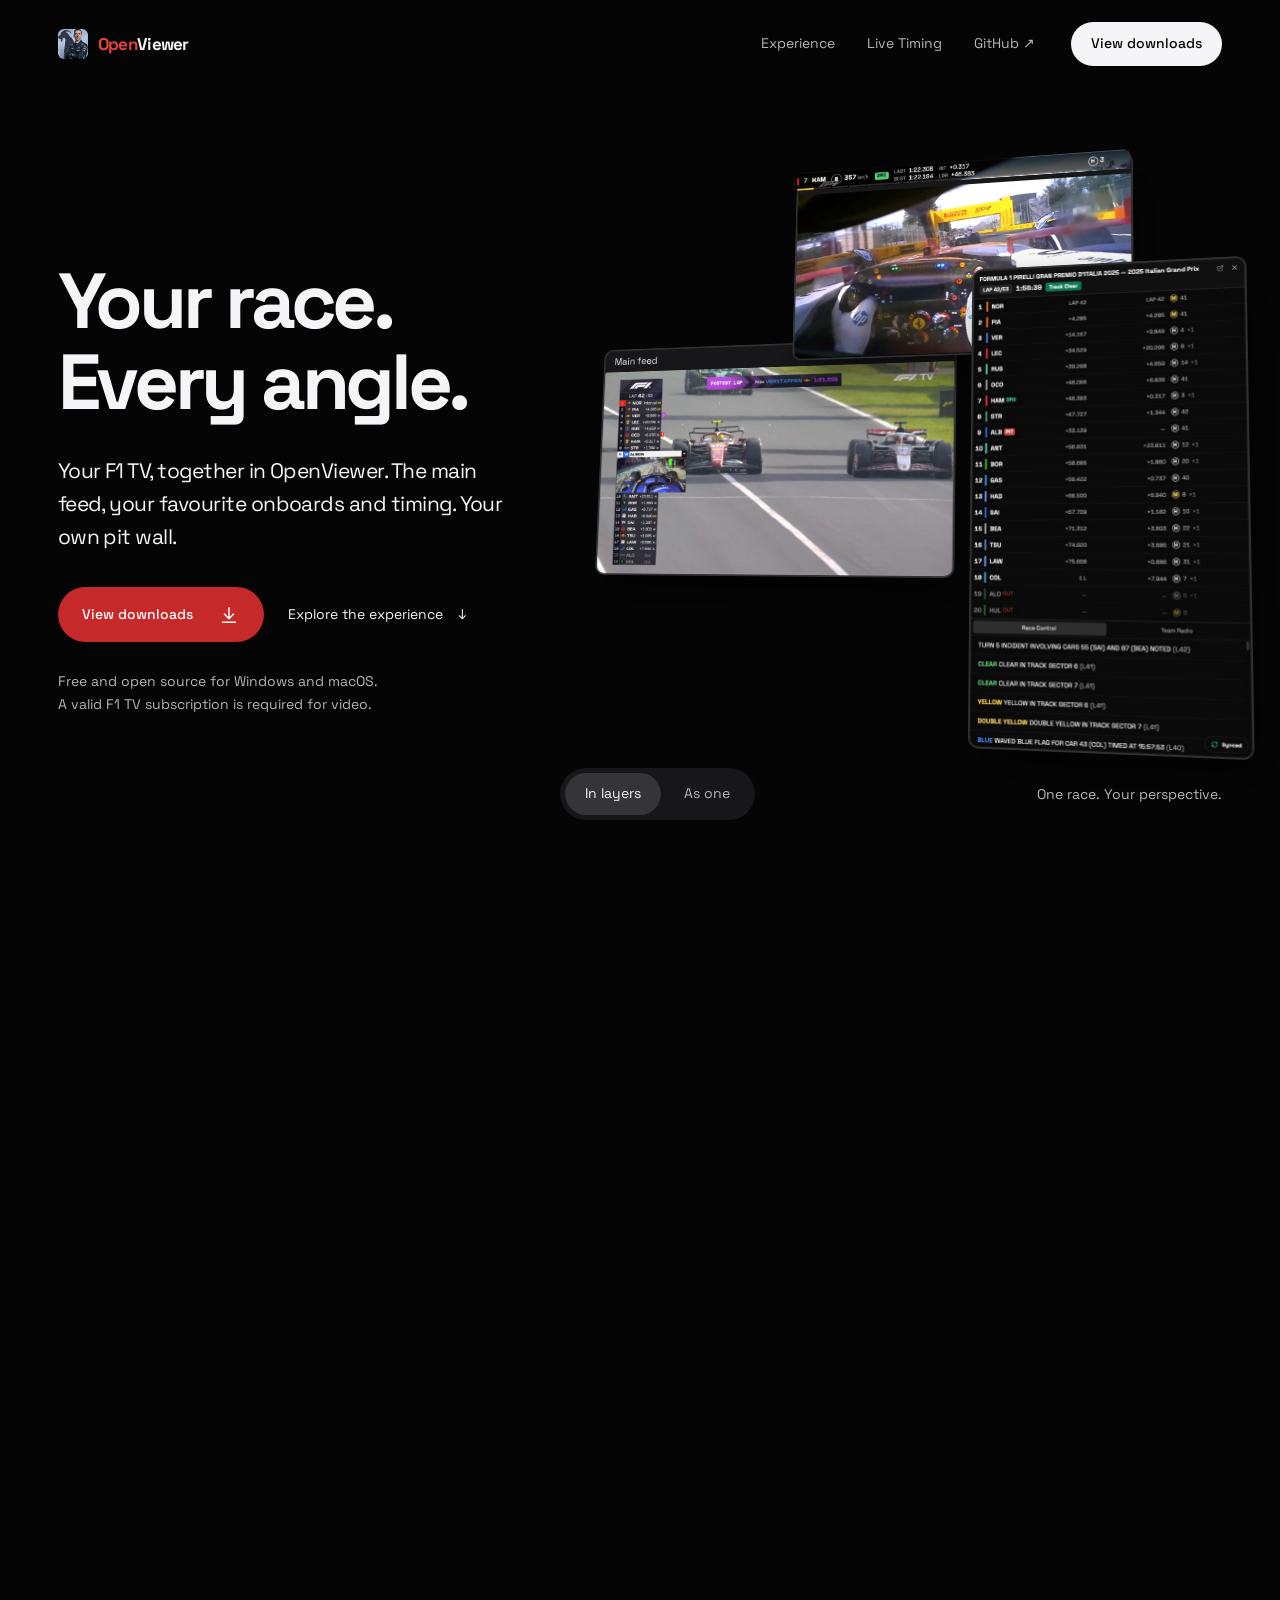
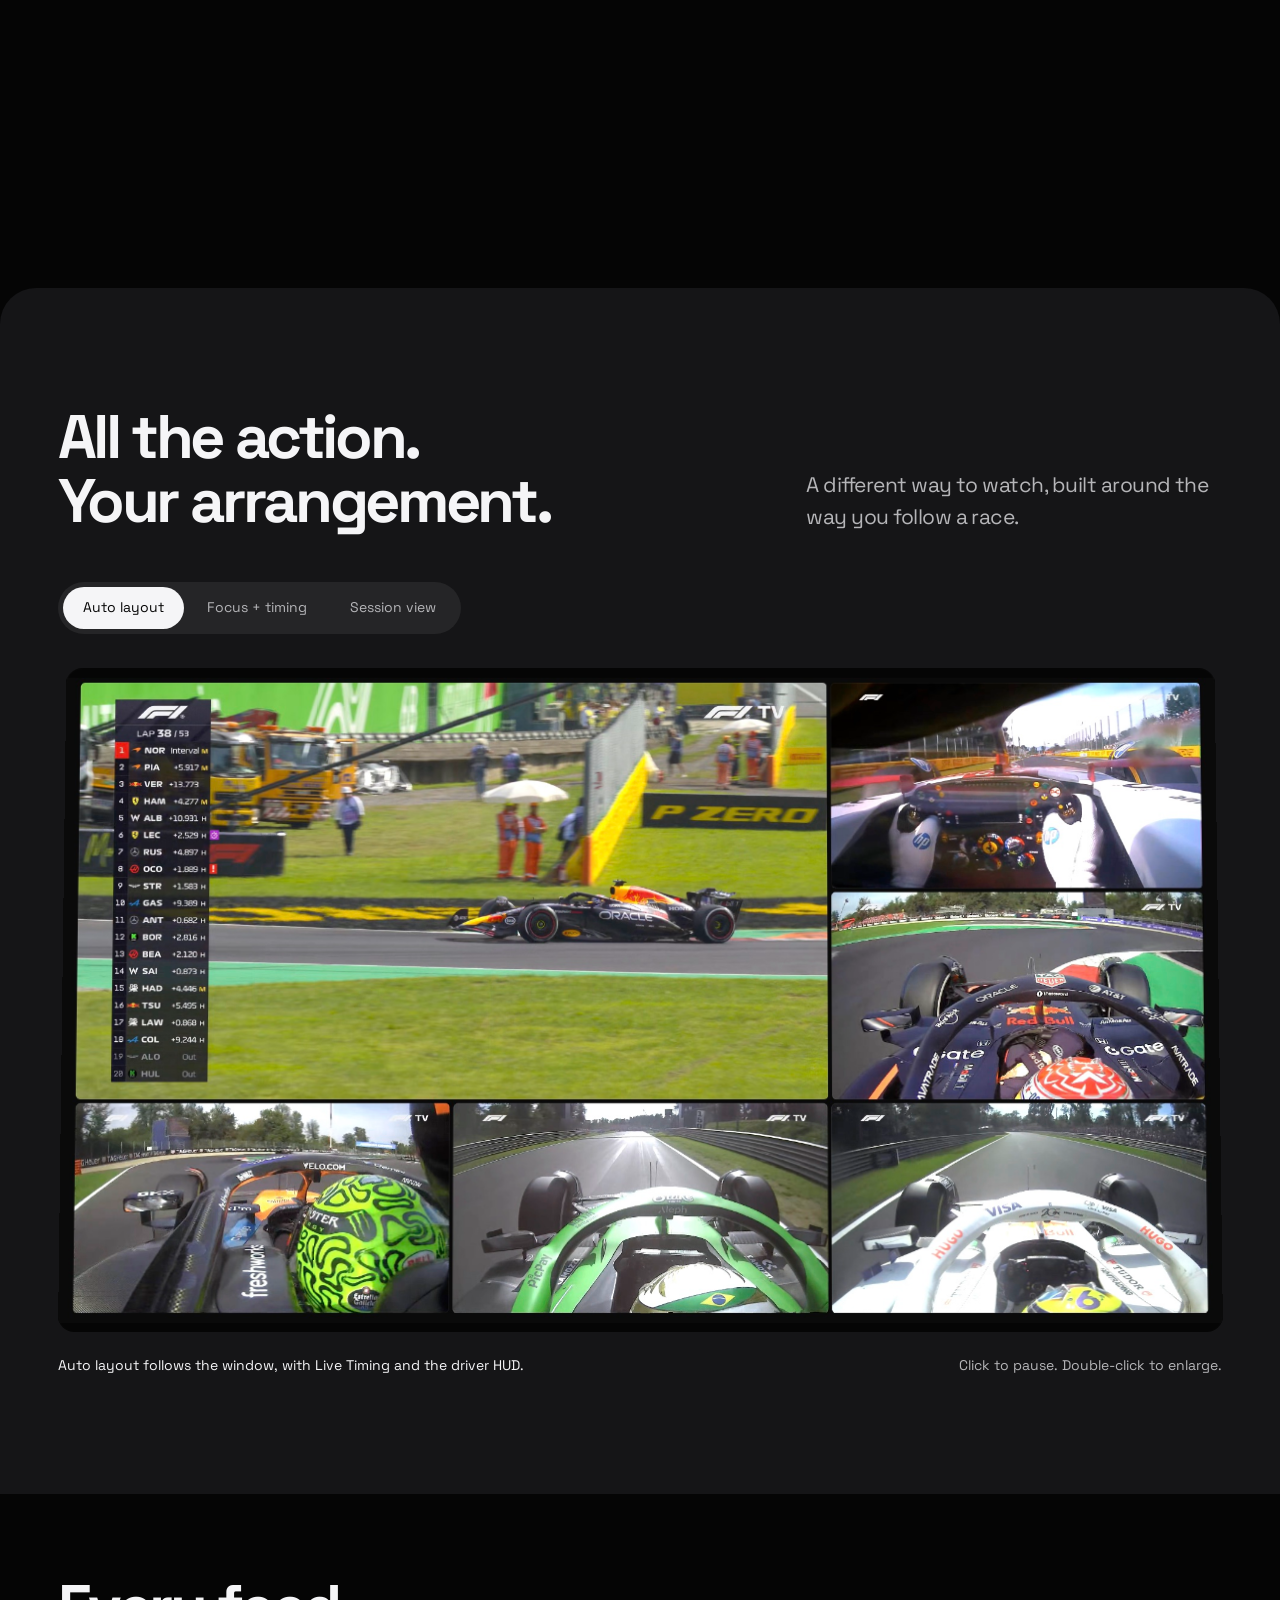
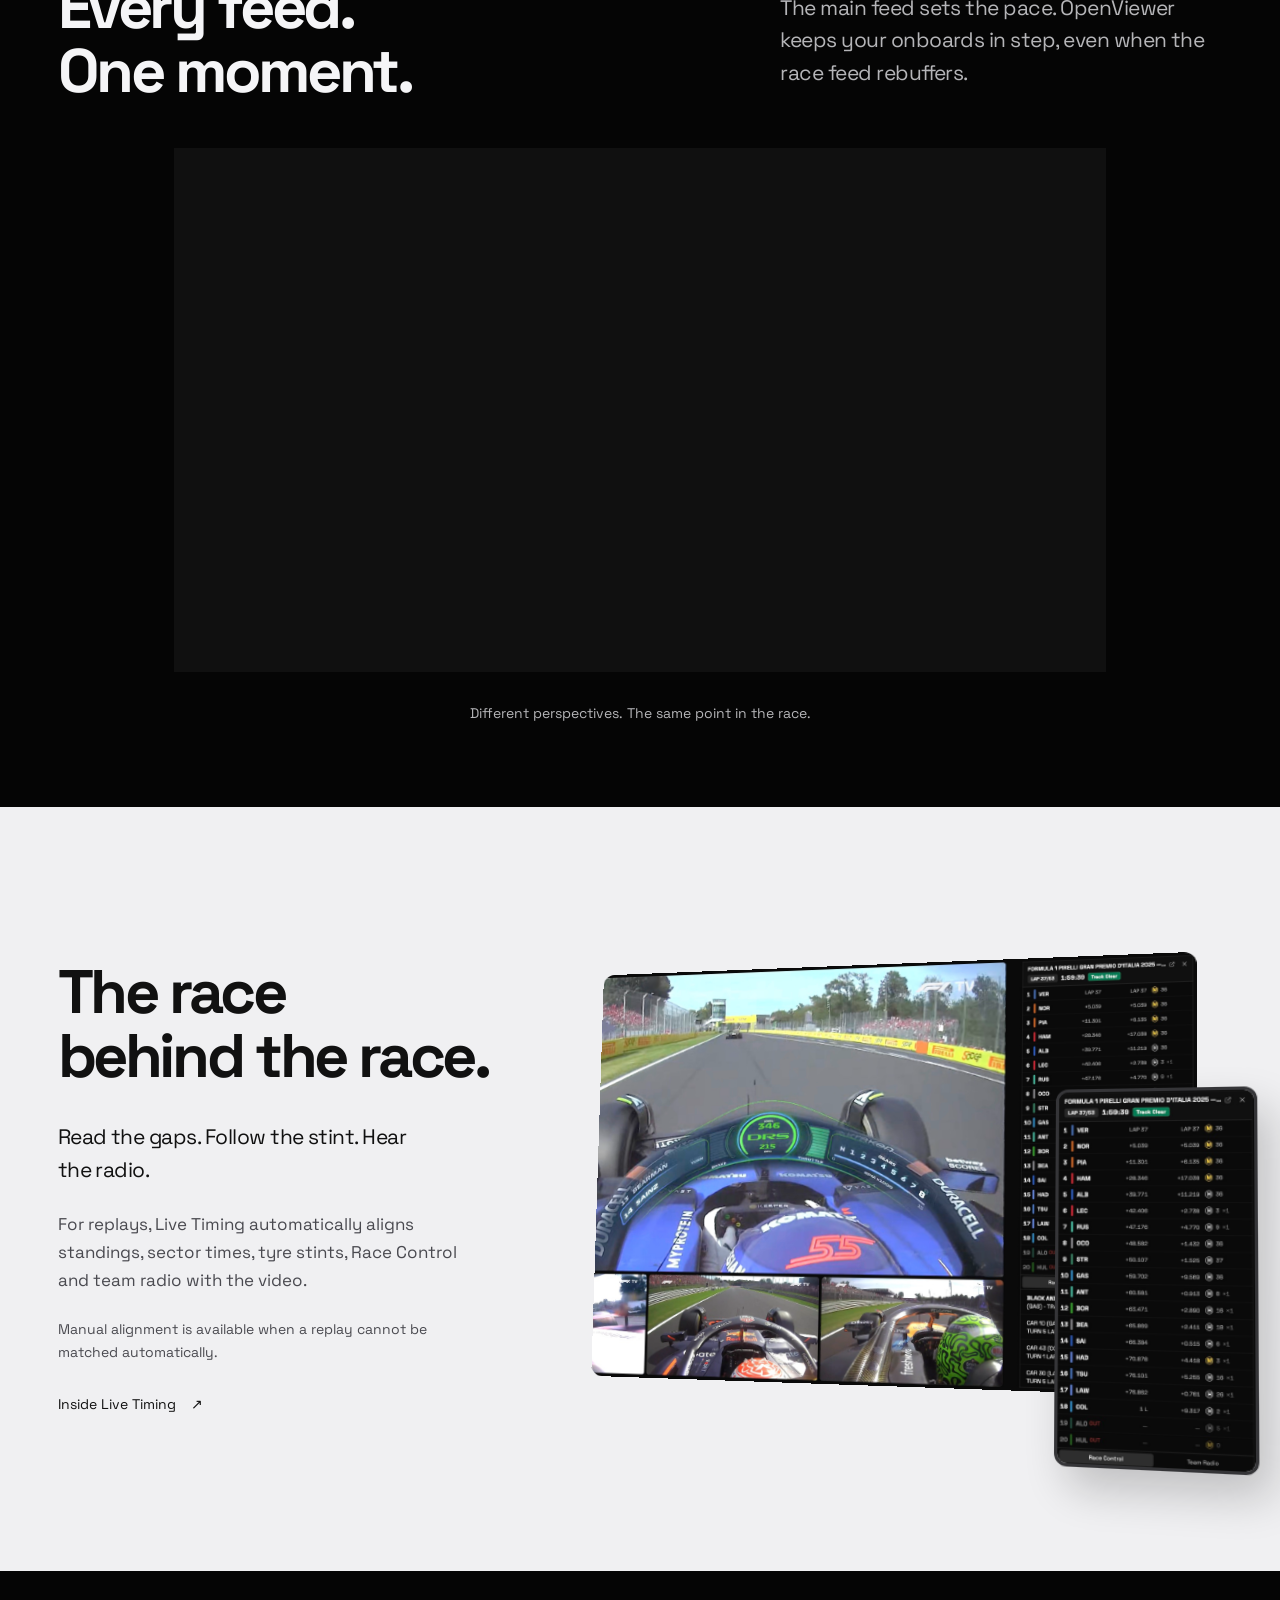
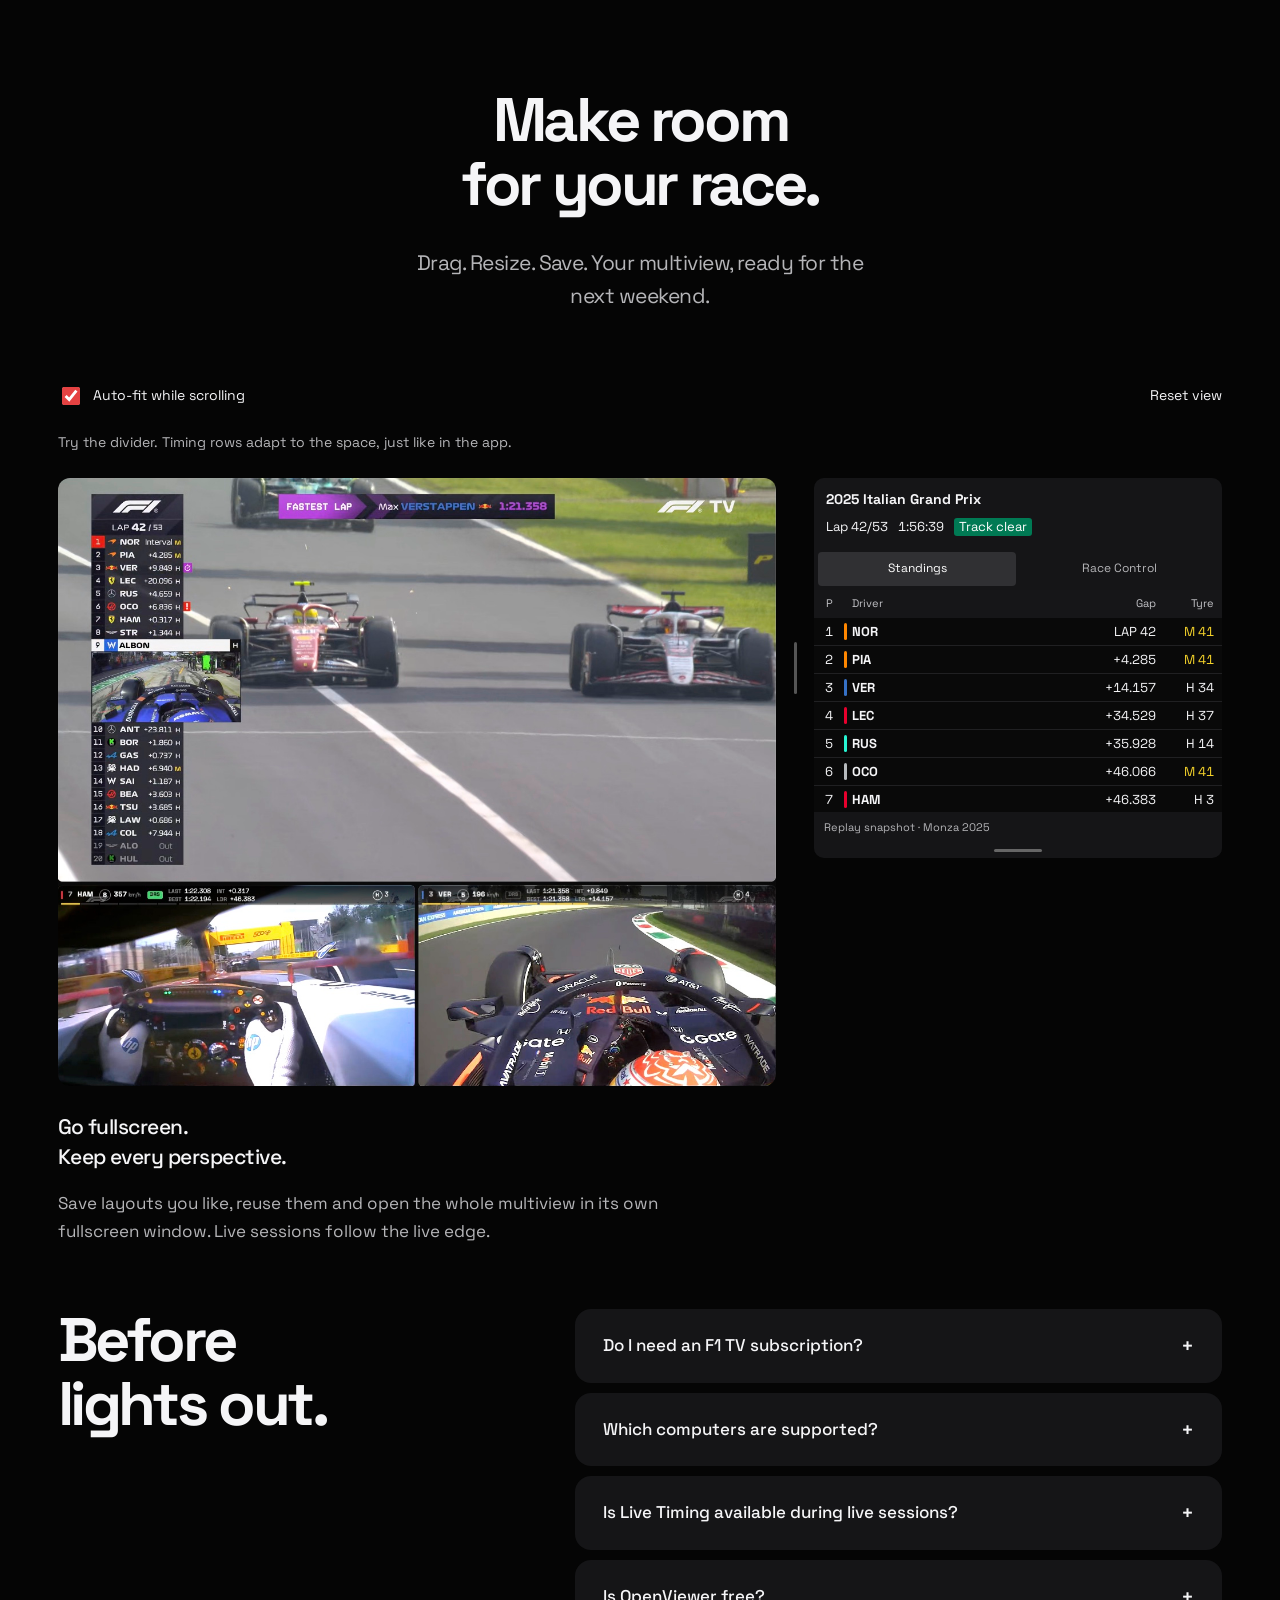
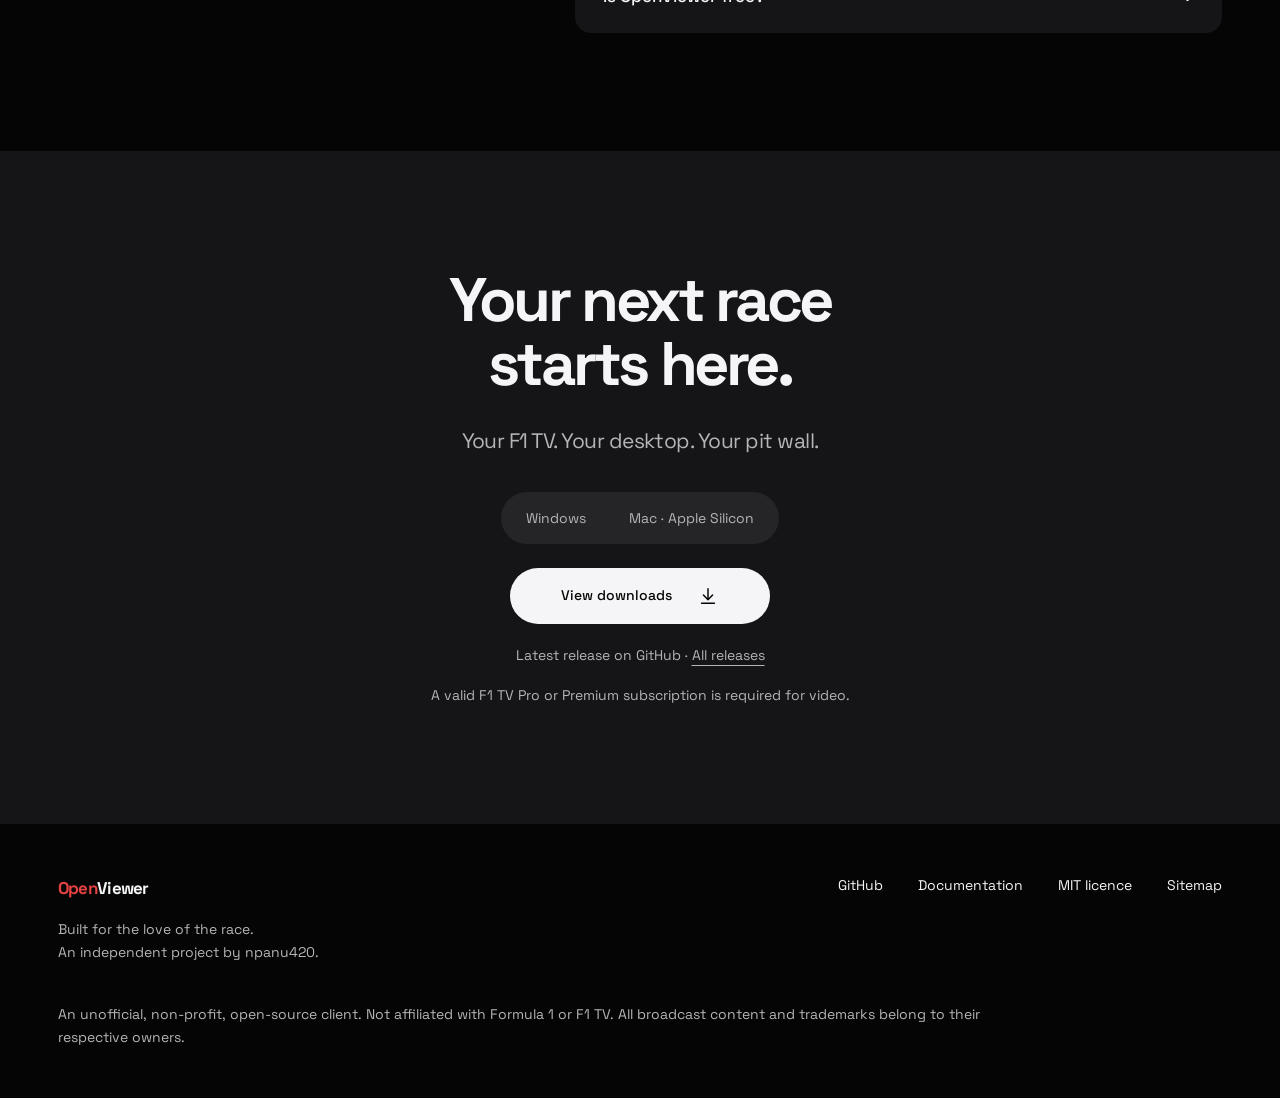
==== index.html @ 37d8748d "Improve search metadata and preserve hero pointer position" ====
<!doctype html>
<html lang="en">
<head>
  <meta charset="utf-8">
  <meta name="viewport" content="width=device-width, initial-scale=1">
  <meta name="theme-color" content="#050505">
  <title>OpenViewer — Free F1 TV Multiview for Windows &amp; Mac</title>
  <meta name="description" content="Watch F1 TV your way with OpenViewer, a free, open-source app for Windows and macOS. Combine the main feed, onboards and synchronized replay timing.">
  <meta name="robots" content="index,follow,max-image-preview:large,max-snippet:-1,max-video-preview:-1">
  <link rel="canonical" href="https://npanu420.github.io/openviewer/">
  <meta property="og:type" content="website">
  <meta property="og:site_name" content="OpenViewer">
  <meta property="og:locale" content="en_GB">
  <meta property="og:title" content="OpenViewer — Free F1 TV Multiview for Windows &amp; Mac">
  <meta property="og:description" content="Watch F1 TV your way with OpenViewer, a free, open-source app for Windows and macOS. Combine the main feed, onboards and synchronized replay timing.">
  <meta property="og:url" content="https://npanu420.github.io/openviewer/">
  <meta property="og:image" content="https://npanu420.github.io/openviewer/assets/openviewer-social.jpg">
  <meta property="og:image:secure_url" content="https://npanu420.github.io/openviewer/assets/openviewer-social.jpg">
  <meta property="og:image:type" content="image/jpeg">
  <meta property="og:image:width" content="1200">
  <meta property="og:image:height" content="630">
  <meta property="og:image:alt" content="OpenViewer: Your race. Every angle. Main feed, onboard telemetry and Live Timing, together.">
  <meta name="twitter:card" content="summary_large_image">
  <meta name="twitter:title" content="OpenViewer — Free F1 TV Multiview for Windows &amp; Mac">
  <meta name="twitter:description" content="Watch F1 TV your way with OpenViewer, a free, open-source app for Windows and macOS. Combine the main feed, onboards and synchronized replay timing.">
  <meta name="twitter:image" content="https://npanu420.github.io/openviewer/assets/openviewer-social.jpg">
  <meta name="twitter:image:alt" content="OpenViewer multiview with the race feed, an onboard and Live Timing.">
  <link rel="icon" href="assets/app-icon.png">
  <link rel="preload" href="assets/space-grotesk-700.woff2" as="font" type="font/woff2" crossorigin>
  <link rel="stylesheet" href="assets/motion/stage.css">
  <link rel="stylesheet" href="pitwall.css">
  <script>document.documentElement.classList.add('js')</script>
  <script src="assets/motion/gsap.min.js" defer></script>
  <script src="assets/motion/ScrollTrigger.min.js" defer></script>
  <script src="assets/motion/stage.js" defer></script>
  <script src="pitwall.js" defer></script>
  <script src="downloads.js" defer></script>
  <script src="timing-demo.js" defer></script>
  <script type="application/ld+json">
{
  "@context": "https://schema.org",
  "@graph": [
    {
      "@type": "WebSite",
      "@id": "https://npanu420.github.io/openviewer/#website",
      "url": "https://npanu420.github.io/openviewer/",
      "name": "OpenViewer",
      "description": "Watch F1 TV your way with OpenViewer, a free, open-source app for Windows and macOS. Combine the main feed, onboards and synchronized replay timing.",
      "inLanguage": "en",
      "publisher": {
        "@id": "https://npanu420.github.io/openviewer/#author"
      }
    },
    {
      "@type": "WebPage",
      "@id": "https://npanu420.github.io/openviewer/#webpage",
      "url": "https://npanu420.github.io/openviewer/",
      "name": "OpenViewer — Free F1 TV Multiview for Windows & Mac",
      "description": "Watch F1 TV your way with OpenViewer, a free, open-source app for Windows and macOS. Combine the main feed, onboards and synchronized replay timing.",
      "inLanguage": "en",
      "isPartOf": {
        "@id": "https://npanu420.github.io/openviewer/#website"
      },
      "mainEntity": {
        "@id": "https://npanu420.github.io/openviewer/#project"
      },
      "primaryImageOfPage": {
        "@type": "ImageObject",
        "url": "https://npanu420.github.io/openviewer/assets/openviewer-social.jpg",
        "width": 1200,
        "height": 630
      }
    },
    {
      "@type": "SoftwareSourceCode",
      "@id": "https://npanu420.github.io/openviewer/#project",
      "name": "OpenViewer",
      "alternateName": "F1OpenViewer",
      "description": "Watch F1 TV your way with OpenViewer, a free, open-source app for Windows and macOS. Combine the main feed, onboards and synchronized replay timing.",
      "url": "https://npanu420.github.io/openviewer/",
      "codeRepository": "https://github.com/npanu420/F1OpenViewer",
      "license": "https://github.com/npanu420/F1OpenViewer/blob/main/LICENSE",
      "programmingLanguage": "TypeScript",
      "runtimePlatform": [
        "Windows",
        "macOS (Apple Silicon)"
      ],
      "isAccessibleForFree": true,
      "author": {
        "@id": "https://npanu420.github.io/openviewer/#author"
      },
      "image": "https://npanu420.github.io/openviewer/assets/openviewer-social.jpg"
    },
    {
      "@type": "Person",
      "@id": "https://npanu420.github.io/openviewer/#author",
      "name": "npanu420",
      "url": "https://github.com/npanu420"
    }
  ]
}
  </script>
</head>
<body>
<a class="skip-link" href="#overview">Skip to content</a>
<header class="site-header">
  <div class="header-inner frame">
    <a class="brand" href="#overview" aria-label="OpenViewer home"><img src="assets/app-icon.png" width="30" height="30" alt=""><span><b>Open</b>Viewer</span></a>
    <nav aria-label="Main navigation"><a href="#experience">Experience</a><a href="#timing">Live Timing</a><a href="https://github.com/npanu420/F1OpenViewer">GitHub <span aria-hidden="true">↗</span></a></nav>
    <a class="button button-small" data-download href="https://github.com/npanu420/F1OpenViewer/releases/latest"><span data-download-label>View downloads</span></a>
  </div>
</header>
<main>
<section class="scene hero-scene is-rest" id="overview" data-scene="hero-assembly" data-options='{"hold":1}'><div class="scene-stage"><div class="hero frame">
  <div class="hero-copy">
    <h1>Your race.<br> Every angle.</h1>
    <p class="lead">Your F1 TV, together in OpenViewer. The main feed, your favourite onboards and timing. Your own pit wall.</p>
    <div class="hero-actions"><a class="button button-red" data-download href="https://github.com/npanu420/F1OpenViewer/releases/latest"><span data-download-label>View downloads</span> <svg viewBox="0 0 24 24" aria-hidden="true"><path d="M12 4v12m-5-5 5 5 5-5M5 20h14"/></svg></a><a class="quiet-link" href="#experience">Explore the experience <span aria-hidden="true">↓</span></a></div>
    <p class="small muted hero-requirement">Free and open source for Windows and macOS.<br>  A valid F1 TV subscription is required for video.</p>
  </div>
  <div class="hero-visual" data-ui aria-label="An exploded view of the actual OpenViewer multiview">
    <div class="depth-space">
      <div class="depth-rig">
        <div class="screen-plane plane-main"><div class="plane-caption"><span>Main feed</span></div><div class="source-crop crop-race-main"><img src="assets/race-detail.jpg" width="1920" height="1080" alt="Main race feed at the Italian Grand Prix" fetchpriority="high"></div></div>
        <div class="screen-plane plane-onboard"><div class="onboard-telemetry source-crop crop-onboard-data"><img src="assets/race-detail.jpg" width="1920" height="1080" alt="Actual Hamilton onboard data: gear, speed, DRS, lap times and intervals"></div><div class="source-crop crop-onboard-video"><img src="assets/race-detail.jpg" width="1920" height="1080" alt="Hamilton onboard camera at Monza"></div></div>
        <div class="screen-plane plane-timing"><div class="source-crop crop-race-timing"><img src="assets/race-detail.jpg" width="1920" height="1080" alt="Live Timing standings, tyre stints and Race Control messages"></div></div>
      </div>
    </div>
    <div class="depth-controls"><div class="segmented" role="group" aria-label="Screen presentation"><button type="button" data-depth="layers" aria-pressed="true">In layers</button><button type="button" data-depth="flat" aria-pressed="false">As one</button></div><span class="small muted depth-hint">One race. Your perspective.</span></div>
  </div>
</div></div></section>

<section class="experience section-space" id="experience">
  <div class="frame">
    <div class="section-heading"><h2>All the action.<br> Your arrangement.</h2><p class="lead muted">A different way to watch, built around the way you follow a race.</p></div>
    <div class="experience-controls"><div class="segmented" role="group" aria-label="Choose a viewing mode"><button type="button" data-view="multiview" aria-pressed="true">Auto layout</button><button type="button" data-view="focus" aria-pressed="false">Focus + timing</button><button type="button" data-view="session" aria-pressed="false">Session view</button></div><button class="text-button" type="button" data-open-current hidden>View full size <span aria-hidden="true">↗</span></button></div>
    <div class="product-screen" data-ui><div class="experience-player" role="button" tabindex="0" aria-label="Play video. Double-click to enlarge." aria-describedby="player-help"><video class="experience-video" muted loop playsinline disablepictureinpicture disableremoteplayback preload="none" poster="assets/multiview.jpg" width="2560" height="1482" aria-label="OpenViewer auto layout demonstration: streams, Live Timing and driver HUD"><source src="assets/auto-layout-demo.mp4" type="video/mp4"><a href="assets/auto-layout-demo.mp4">Watch the auto layout video</a></video></div><button class="image-button experience-still" hidden type="button" data-enlarge aria-label="Enlarge the selected OpenViewer screenshot"><img class="experience-image" src="assets/multiview.jpg" width="1920" height="1080" alt="OpenViewer fullscreen multiview with a main feed and five onboard cameras" loading="lazy"></button></div>
    <div class="experience-caption"><p class="small" id="view-description" aria-live="polite">Auto layout follows the window, with Live Timing and the driver HUD.</p><span class="small muted" id="player-help">Click to pause. Double-click to enlarge.</span></div>
  </div>
</section>

<section class="sync-scene" id="sync" aria-label="Synchronized multiview">
  <div class="scene-stage">
    <div class="frame sync-content"><div class="sync-heading"><h2>Every feed.<br> One moment.</h2><p class="lead muted">The main feed sets the pace. OpenViewer keeps your onboards in step, even when the race feed rebuffers.</p></div>
      <div class="assembly-perspective" data-ui><div class="assembly-screen" data-move>
        <div class="assembly-piece piece-a" data-move><img src="assets/multiview.jpg" width="1920" height="1080" alt="Main race feed" loading="lazy"></div>
        <div class="assembly-piece piece-b" data-move><img src="assets/multiview.jpg" width="1920" height="1080" alt="Two onboard views" loading="lazy"></div>
        <div class="assembly-piece piece-c" data-move><img src="assets/multiview.jpg" width="1920" height="1080" alt="Additional selected onboard cameras" loading="lazy"></div>
      </div></div>
      <p class="small muted sync-caption">Different perspectives. The same point in the race.</p>
    </div>
  </div>
</section>

<section class="timing section-space" id="timing">
  <div class="frame timing-layout">
    <div class="timing-copy"><h2>The race<br> behind the race.</h2><p class="lead">Read the gaps. Follow the stint. Hear the radio.</p><p class="muted">For replays, Live Timing automatically aligns standings, sector times, tyre stints, Race Control and team radio with the video.</p><p class="small muted">Manual alignment is available when a replay cannot be matched automatically.</p><a class="quiet-link" href="https://github.com/npanu420/F1OpenViewer#live-timing">Inside Live Timing <span aria-hidden="true">↗</span></a></div>
    <div class="timing-gallery" data-ui><button class="image-button timing-image" type="button" data-enlarge aria-label="Enlarge Focus view with Live Timing"><img src="assets/focus-timing.jpg" width="1920" height="1080" alt="An onboard video, three supporting feeds and synchronized Live Timing" loading="lazy"></button><div class="timing-detail"><div class="source-crop crop-timing-detail"><img src="assets/focus-timing.jpg" width="1920" height="1080" alt="Detail of the actual OpenViewer timing panel" loading="lazy"></div></div></div>
  </div>
</section>

<section class="layout-story section-space" id="layouts">
  <div class="frame"><div class="layout-heading"><h2>Make room<br> for your race.</h2><p class="lead muted">Drag. Resize. Save. Your multiview, ready for the next weekend.</p></div><div class="dock-demo-controls"><label class="auto-fit-label"><input type="checkbox" data-dock-auto checked> Auto-fit while scrolling</label><button class="text-button" type="button" data-dock-reset>Reset view</button></div><p class="small muted dock-demo-note">Try the divider. Timing rows adapt to the space, just like in the app.</p><div class="wide-screen layout-showcase" data-ui>
      <div class="layout-video-column"><button class="image-button" type="button" data-enlarge aria-label="Enlarge the race view and onboard data"><span class="source-crop crop-race-view"><img src="assets/race-detail.jpg" width="1920" height="1080" alt="Main race feed with Hamilton and Verstappen onboards, including their data bars" loading="lazy"></span></button><div class="layout-bottom"><p>Go fullscreen.<br> Keep every perspective.</p><p class="muted">Save layouts you like, reuse them and open the whole multiview in its own fullscreen window. Live sessions follow the live edge.</p></div></div>
      <div class="dock-width-handle" role="separator" tabindex="0" aria-orientation="vertical" aria-label="Resize Live Timing width" aria-valuemin="280" aria-valuemax="800" aria-valuenow="360"><span></span></div>
      <figure class="layout-timing-panel interactive-dock" aria-label="Interactive replay timing snapshot">
        <header class="dock-session"><strong>2025 Italian Grand Prix</strong><div><span>Lap 42/53</span><span>1:56:39</span><span class="track-clear">Track clear</span></div></header>
        <div class="dock-panel-tabs" role="tablist" aria-label="Timing panels"><button type="button" role="tab" data-dock-tab="standings" aria-selected="true" aria-controls="dock-standings" id="dock-tab-standings">Standings</button><button type="button" role="tab" data-dock-tab="control" aria-selected="false" aria-controls="dock-control" id="dock-tab-control" tabindex="-1">Race Control</button></div>
        <div class="dock-content"><div class="dock-standings" id="dock-standings" role="tabpanel" aria-labelledby="dock-tab-standings"><table aria-label="Italian Grand Prix replay standings"><thead><tr><th scope="col">P</th><th scope="col">Driver</th><th scope="col">Gap</th><th scope="col" class="dock-interval">Interval</th><th scope="col">Tyre</th></tr></thead><tbody></tbody></table></div><div class="dock-control" id="dock-control" role="tabpanel" aria-labelledby="dock-tab-control" hidden></div></div>
        <figcaption class="dock-snapshot">Replay snapshot · Monza 2025</figcaption>
        <div class="dock-height-handle" role="separator" tabindex="0" aria-orientation="horizontal" aria-label="Resize Live Timing height" aria-valuemin="380" aria-valuemax="1120" aria-valuenow="620"><span></span></div>
      </figure>
    </div></div>
</section>

<section class="faq section-space" id="questions"><div class="frame faq-layout"><h2>Before<br> lights out.</h2><div class="faq-items">
  <details><summary>Do I need an F1 TV subscription?<span aria-hidden="true">+</span></summary><p>Yes. Video playback requires your own active F1 TV Pro or Premium subscription. F1 TV’s regional restrictions and entitlement checks still apply.</p></details>
  <details><summary>Which computers are supported?<span aria-hidden="true">+</span></summary><p>Windows and macOS are supported. The Mac download is for Apple Silicon. The download buttons check the latest published release on GitHub; see the release page for every available build.</p></details>
  <details><summary>Is Live Timing available during live sessions?<span aria-hidden="true">+</span></summary><p>Yes. The live timing feed can run tens of seconds ahead of the F1 TV video. Automatic video alignment on this page refers to replays.</p></details>
  <details><summary>Is OpenViewer free?<span aria-hidden="true">+</span></summary><p>The app is free and open source under the MIT licence, with no ads or telemetry. Your F1 TV video subscription is separate. Live Timing uses a public archive and does not require F1 TV login.</p></details>
</div></div></section>

<section class="download section-space" id="download"><div class="frame download-inner"><h2>Your next race<br> starts here.</h2><p class="lead muted">Your F1 TV. Your desktop. Your pit wall.</p><div class="segmented platform-controls" role="group" aria-label="Choose your operating system"><button type="button" data-platform="windows" aria-pressed="false">Windows</button><button type="button" data-platform="mac" aria-pressed="false">Mac · Apple Silicon</button></div><a class="button download-link" data-download href="https://github.com/npanu420/F1OpenViewer/releases/latest"><span data-download-label>View downloads</span><svg viewBox="0 0 24 24" aria-hidden="true"><path d="M12 4v12m-5-5 5 5 5-5M5 20h14"/></svg></a><p class="small muted release-note"><span data-release-label aria-live="polite">Latest release on GitHub</span> <span aria-hidden="true">·</span> <a href="https://github.com/npanu420/F1OpenViewer/releases/latest" data-release-page>All releases</a></p><p class="small muted">A valid F1 TV Pro or Premium subscription is required for video.</p></div></section>
</main>
<footer class="site-footer frame"><div class="footer-top"><div><a class="brand" href="#overview"><span><b>Open</b>Viewer</span></a><p class="small muted">Built for the love of the race.<br> An independent project by npanu420.</p></div><div class="footer-links"><a href="https://github.com/npanu420/F1OpenViewer">GitHub</a><a href="https://github.com/npanu420/F1OpenViewer/blob/main/docs/SETUP.md">Documentation</a><a href="https://github.com/npanu420/F1OpenViewer/blob/main/LICENSE">MIT licence</a><a href="sitemap.xml">Sitemap</a></div></div><p class="legal small muted">An unofficial, non-profit, open-source client. Not affiliated with Formula 1 or F1 TV. All broadcast content and trademarks belong to their respective owners.</p></footer>
<dialog class="lightbox"><div class="lightbox-top"><p class="small">OpenViewer</p><button class="close-lightbox" type="button" autofocus aria-label="Close enlarged view">Close <span aria-hidden="true">×</span></button></div><img src="assets/multiview.jpg" width="1920" height="1080" alt="Enlarged OpenViewer screenshot"><div class="lightbox-player" hidden role="button" tabindex="0" aria-label="Pause video. Double-click to enlarge."><video class="lightbox-video" muted playsinline disablepictureinpicture disableremoteplayback hidden aria-label="OpenViewer auto layout demonstration"></video></div></dialog>
</body>
</html>
---- assets/motion/stage.css ----
/* Shared scroll scene layout.
   Without .is-live (no script, a failed CDN, reduced motion, a phone set to 'rest') a scene is an ordinary
   section showing its finished composition. With it, the section is (hold + 1) screens tall and the
   stage sticks to the viewport for the hold. */

.scene { position: relative; }
.scene > .scene-stage { position: relative; }

html.js .scene.is-live { height: calc((var(--hold, 2) + 1) * 100svh); }
html.js .scene.is-live > .scene-stage {
  position: sticky;
  top: 0;
  height: 100svh;
  overflow: clip;       /* clip, not hidden: hidden would make the stage a scroll container */
  contain: layout paint;
}

/* Everything a scene moves is composited; nothing it moves is laid out again. */
.scene.is-live [data-move] { will-change: transform, opacity; }

/* Lenis */
html.is-smooth { scroll-behavior: auto; }
html.is-smooth body { overscroll-behavior: none; }

@media (prefers-reduced-motion: reduce) {
  html.js .scene.is-live { height: auto; }
  html.js .scene.is-live > .scene-stage { position: relative; height: auto; }
}
---- pitwall.css ----
@font-face{font-family:OpenViewer;src:url('assets/space-grotesk-400.woff2') format('woff2');font-weight:400;font-display:swap}
@font-face{font-family:OpenViewer;src:url('assets/space-grotesk-500.woff2') format('woff2');font-weight:500;font-display:swap}
@font-face{font-family:OpenViewer;src:url('assets/space-grotesk-700.woff2') format('woff2');font-weight:700;font-display:swap}
:root{--ground:#050505;--ink:#f5f5f7;--muted:#b5b5b8;--surface:#151517;--accent:#e54242;--action:#c62929;--gutter:clamp(22px,4.5vw,76px);--hero-type:clamp(62px,6.1vw,96px);--heading-type:clamp(42px,4.8vw,72px);--lead-type:21px;--body-type:17px;--small-type:14px;--font:'OpenViewer',sans-serif;--ease:cubic-bezier(.16,1,.3,1)}
*{box-sizing:border-box}html{scroll-behavior:smooth;scroll-padding-top:90px}body{margin:0;background:var(--ground);color:var(--ink);font:400 var(--body-type)/1.65 var(--font);-webkit-font-smoothing:antialiased}button,a{-webkit-tap-highlight-color:transparent}a{color:inherit;text-underline-offset:5px;text-decoration-thickness:1px}button{font:inherit;cursor:pointer}img{max-width:100%;height:auto;display:block}figure,p,h1,h2,h3{margin:0}h1,h2,h3{font-weight:700;letter-spacing:-.055em;line-height:1.04;text-wrap:balance}h1{font-size:var(--hero-type)}h2{font-size:var(--heading-type)}p{text-wrap:pretty}svg{width:22px;height:22px;fill:none;stroke:currentColor;stroke-width:1.6;stroke-linecap:round;stroke-linejoin:round;flex-shrink:0}.frame{width:min(100%,1600px);padding-inline:var(--gutter);margin-inline:auto}.lead{font-size:var(--lead-type);line-height:1.55;letter-spacing:-.025em}.small{font-size:var(--small-type);line-height:1.6}.muted{color:var(--muted)}.section-space{padding-block:118px}.site-header{background:var(--ground);position:sticky;top:0;z-index:30}.header-inner{height:88px;display:flex;align-items:center;gap:36px}.brand{display:inline-flex;align-items:center;gap:10px;letter-spacing:-.04em;font-size:var(--body-type);font-weight:700;white-space:nowrap;text-decoration:none}.brand img{width:30px;height:30px;border-radius:6px;object-fit:cover}.brand b{color:var(--accent)}nav{display:flex;gap:32px;margin-left:auto;font-size:var(--small-type)}nav a{text-decoration:none;color:var(--muted)}nav a:hover{color:var(--ink)}a,button{transition:opacity .2s ease,transform .3s var(--ease),background .2s ease}a:hover{opacity:.84}:focus-visible{outline:3px solid var(--accent);outline-offset:5px}.button{display:inline-flex;align-items:center;justify-content:center;gap:25px;padding:16px 24px;min-height:54px;border:0;border-radius:100px;text-decoration:none;background:var(--ink);color:var(--ground);font-size:var(--small-type);font-weight:500;white-space:nowrap}.button:hover{transform:translateY(-3px);opacity:1}.button:active{transform:translateY(1px)}.button-small{padding:10px 20px;min-height:40px}.button-red{background:var(--action);color:#fff}.quiet-link{display:inline-flex;gap:15px;align-items:center;font-size:var(--small-type);text-decoration:none}.quiet-link span{transition:transform .3s var(--ease)}.quiet-link:hover span{transform:translate(2px,-2px)}.skip-link{position:fixed;top:-100px;left:20px;z-index:100;background:var(--ink);color:var(--ground);padding:12px 20px}.skip-link:focus{top:10px}.hero{min-height:760px;display:grid;grid-template-columns:.95fr 1.35fr;gap:36px;align-items:center;padding-block:55px 80px;overflow:clip}.hero-copy{position:relative;z-index:2;padding-bottom:12px}.hero-copy .lead{margin-top:32px;max-width:36ch}.hero-actions{display:flex;gap:24px;align-items:center;margin-top:34px;flex-wrap:wrap}.hero-requirement{margin-top:28px}.hero-visual{min-width:0;position:relative;perspective:1500px}.depth-space{height:520px;perspective:1400px;display:flex;align-items:center;justify-content:center}.depth-rig{width:700px;height:460px;position:relative;flex-shrink:0;transform-style:preserve-3d;transform:rotateX(7deg) rotateY(-16deg) rotateZ(2deg);transition:transform 1s var(--ease)}.screen-plane{position:absolute;background:#18181a;border:3px solid #303033;border-radius:12px;overflow:hidden;backface-visibility:hidden;box-shadow:16px 24px 48px #0009;transition:transform 1s var(--ease);transform-style:preserve-3d}.plane-caption{height:30px;background:#171719;color:#eee;display:flex;align-items:center;justify-content:space-between;padding-inline:12px;font-size:12px;line-height:1}.plane-main{width:530px;left:8px;top:110px;transform:translateZ(0)}.plane-onboard{width:258px;left:432px;top:12px;transform:translateZ(95px)}.plane-onboard-two{width:258px;left:432px;top:300px;transform:translateZ(115px)}.plane-timing{width:130px;left:590px;top:160px;transform:translateZ(55px)}.source-crop{position:relative;overflow:hidden}.source-crop img{position:absolute;max-width:none;height:auto}.crop-main{aspect-ratio:1247/701}.crop-main img{width:153.97%;left:-1.925%;top:-1.14%}.crop-hamilton{aspect-ratio:619/347}.crop-hamilton img{width:310.18%;left:-206.3%;top:-2.3%}.crop-verstappen{aspect-ratio:619/347}.crop-verstappen img{width:310.18%;left:-206.3%;top:-104.32%}.crop-timing{aspect-ratio:418/1064}.crop-timing img{width:459.33%;left:-357.42%;top:-.752%}.depth-controls{display:flex;justify-content:space-between;gap:16px;align-items:center;position:relative;z-index:4;margin-top:10px}.segmented{display:inline-flex;align-items:center;padding:5px;background:#171719;border-radius:100px;gap:3px}.segmented button{min-height:42px;padding:10px 20px;line-height:1.4;font-size:var(--small-type);border:0;background:transparent;color:var(--muted);border-radius:100px;white-space:nowrap}.segmented button[aria-pressed=true]{background:#353537;color:var(--ink)}.segmented button:hover{color:var(--ink)}.hero-visual.is-flat .depth-rig{transform:rotateX(0) rotateY(0) rotateZ(0)}.hero-visual.is-flat .plane-main{transform:translate3d(0,0,0) scale(.92);transform-origin:left top}.hero-visual.is-flat .plane-onboard{transform:translate3d(64px,99px,0) scale(.7);transform-origin:left top}.hero-visual.is-flat .plane-onboard-two{transform:translate3d(64px,-20px,0) scale(.7);transform-origin:left top}.hero-visual.is-flat .plane-timing{transform:translate3d(0,0,-20px);opacity:0}.experience{background:var(--surface);border-radius:36px 36px 0 0}.section-heading{display:flex;align-items:flex-end;justify-content:space-between;gap:80px;margin-bottom:48px}.section-heading .lead{max-width:32ch}.experience-controls{display:flex;justify-content:space-between;align-items:center;gap:20px;margin-bottom:24px}.experience-controls .segmented{background:#252527}.experience-controls .segmented button[aria-pressed=true]{background:var(--ink);color:var(--ground)}.text-button{display:inline-flex;align-items:center;gap:16px;border:0;background:transparent;color:var(--ink);font-size:var(--small-type);padding:12px 0;min-height:44px}.image-button{display:block;border:0;background:transparent;padding:0;width:100%;overflow:hidden;border-radius:inherit}.image-button img{width:100%;transition:transform .8s var(--ease)}.image-button:hover img{transform:scale(1.012)}.product-screen{border-radius:16px;overflow:hidden;background:#090909;transform:perspective(1600px) rotateX(2deg);transform-origin:center bottom}.experience-image{aspect-ratio:16/9;object-fit:contain}.experience-caption{display:flex;justify-content:space-between;gap:30px;margin-top:22px}.sync-scene{background:var(--ground)}.sync-content{display:flex;flex-direction:column;align-items:center;justify-content:center;min-height:100svh;padding-top:80px;padding-bottom:55px}.sync-heading{display:flex;align-items:center;justify-content:space-between;width:100%;gap:80px;margin-bottom:44px}.sync-heading .lead{max-width:34ch}.assembly-perspective{width:82%;max-width:1040px;perspective:1400px;margin-inline:auto}.assembly-screen{width:100%;aspect-ratio:16/9;position:relative;transform-style:preserve-3d;transform:rotateX(0) rotateY(0)}.assembly-piece{position:absolute;overflow:hidden;background:#101010;backface-visibility:hidden}.assembly-piece img{position:absolute;max-width:none;width:100%;height:auto}.piece-a{left:0;top:0;width:66.4%;height:66.1%}.piece-a img{width:150.6%}.piece-b{left:66.4%;top:0;width:33.6%;height:66.1%}.piece-b img{width:297.62%;left:-197.62%}.piece-c{left:0;top:66.1%;width:100%;height:33.9%}.piece-c img{top:-195%}.sync-caption{margin-top:30px}.timing{background:#f0f0f2;color:#111;--muted:#55555b;--ink:#111;--ground:#f0f0f2}.timing-layout{display:grid;grid-template-columns:.8fr 1.2fr;gap:85px;align-items:center}.timing-copy>p{max-width:42ch;margin-top:24px}.timing-copy .lead{margin-top:32px}.timing-copy .quiet-link{margin-top:30px}.timing-gallery{position:relative;padding-block:36px 70px;padding-right:35px;perspective:1200px}.timing-image{transform:rotateY(-12deg) rotateX(4deg);border-radius:12px}.timing-image img{aspect-ratio:1.45;object-fit:cover;object-position:right}.timing-detail{position:absolute;right:-12px;bottom:0;width:29%;border:3px solid #353538;border-radius:12px;overflow:hidden;transform:translateZ(65px) rotateY(-12deg) rotateX(4deg);box-shadow:12px 20px 40px #0003}.crop-timing-detail{aspect-ratio:420/820}.crop-timing-detail img{width:457.14%;left:-355.95%;top:-.976%}.layout-story{overflow:clip}.layout-heading{text-align:center;margin-bottom:60px}.layout-heading .lead{max-width:38ch;margin:30px auto 0}.wide-screen{perspective:1500px;border-radius:14px;overflow:hidden;transform:perspective(1400px) rotateX(7deg);transform-origin:center bottom}.wide-screen img{width:100%;aspect-ratio:2400/1005;object-fit:cover}.layout-bottom{display:grid;grid-template-columns:1fr 1fr;gap:80px;margin-top:46px}.layout-bottom>p:first-child{font-size:var(--lead-type);font-weight:500;letter-spacing:-.025em;line-height:1.4}.layout-bottom>p:last-child{max-width:53ch}.faq{padding-top:30px}.faq-layout{display:grid;grid-template-columns:.8fr 1.2fr;gap:85px}.faq-items{display:grid;gap:10px}details{padding:24px 28px;background:var(--surface);border-radius:16px}summary{display:flex;justify-content:space-between;gap:25px;font-weight:500;list-style:none;cursor:pointer;line-height:1.5}summary::-webkit-details-marker{display:none}summary span{font-size:var(--lead-type);line-height:1.2;transition:transform .25s ease}details[open] summary span{transform:rotate(45deg)}details p{font-size:var(--small-type);color:var(--muted);margin-top:20px;max-width:66ch}.download{background:var(--surface)}.download-inner{display:flex;flex-direction:column;align-items:center;text-align:center}.download .lead{margin-top:28px}.platform-controls{margin-top:35px;background:#252527}.platform-controls button[aria-pressed=true]{background:#353537}.download-link{margin-top:24px;min-width:260px}.release-note{margin-top:20px;margin-bottom:18px}.site-footer{padding-block:50px}.footer-top{display:flex;justify-content:space-between;gap:50px}.footer-top .brand{margin-bottom:16px}.footer-links{display:flex;gap:35px;font-size:var(--small-type);align-items:flex-start}.footer-links a{text-decoration:none}.legal{max-width:108ch;margin-top:40px}.lightbox{background:#101012;border:0;border-radius:16px;color:var(--ink);padding:18px;max-width:96vw;max-height:96vh}.lightbox::backdrop{background:#000e}.lightbox-top{display:flex;align-items:center;justify-content:space-between;gap:40px;margin-bottom:16px}.close-lightbox{border:0;border-radius:100px;padding:10px 20px;min-height:44px;background:#333;color:#fff;font-size:var(--small-type)}.close-lightbox span{margin-left:20px}.lightbox>img{max-width:90vw;max-height:82vh;width:auto;object-fit:contain}.reveal{animation:rise .85s var(--ease) both}@keyframes rise{from{opacity:.45;transform:translateY(25px)}to{opacity:1;transform:translateY(0)}}@keyframes hero-enter{from{opacity:.5;transform:translateY(22px)}to{opacity:1;transform:translateY(0)}}.hero h1{animation:hero-enter .9s var(--ease) both}.hero-copy .lead{animation:hero-enter .9s .08s var(--ease) both}.hero-actions{animation:hero-enter .9s .16s var(--ease) both}.depth-space{animation:hero-enter 1.1s .12s var(--ease) both}
@media(min-width:1600px){.hero{min-height:830px}.depth-rig{transform:scale(1.06) rotateX(7deg) rotateY(-16deg) rotateZ(2deg)}}
@media(max-width:1190px){:root{--hero-type:72px;--heading-type:54px;--lead-type:19px}.hero{gap:18px;grid-template-columns:1fr 1.1fr;min-height:700px}.depth-rig{transform:scale(.78) rotateX(7deg) rotateY(-16deg) rotateZ(2deg)}.depth-space{height:460px}.depth-controls{justify-content:center}.depth-hint{display:none}.hero-visual.is-flat .depth-rig{transform:scale(.78)}.timing-layout,.faq-layout{gap:45px}.section-heading,.sync-heading{gap:50px}.section-space{padding-block:90px}.section-heading h2{flex-shrink:0}}
@media(max-width:900px){.header-inner{gap:24px}nav{gap:24px}.hero{grid-template-columns:1fr;min-height:0;gap:0;padding-top:45px;padding-bottom:55px}.hero-copy{max-width:680px}.hero-copy h1{font-size:86px}.hero-copy .lead{max-width:48ch}.hero-actions{margin-top:28px}.hero-requirement br{display:none}.hero-visual{margin-top:25px}.depth-space{height:480px}.depth-rig{transform:scale(.95) rotateX(7deg) rotateY(-16deg) rotateZ(2deg)}.hero-visual.is-flat .depth-rig{transform:scale(.95)}.depth-controls{justify-content:space-between;margin-top:5px}.depth-hint{display:block}.section-heading{align-items:flex-start}.section-heading .lead{max-width:28ch}.timing-layout{grid-template-columns:1fr 1.2fr;gap:30px}.timing-copy h2{font-size:44px}.sync-content{padding-top:65px;padding-bottom:45px}.sync-heading{align-items:flex-start;margin-bottom:60px}.sync-heading h2{flex-shrink:0}.assembly-perspective{width:95%}.timing-gallery{padding-right:12px}.timing-detail{right:-5px}.layout-bottom{gap:40px}.faq-layout{grid-template-columns:1fr 1.5fr;gap:35px}.faq h2{font-size:46px}.footer-links{gap:20px}}
@media(max-width:650px){:root{--gutter:22px;--hero-type:58px;--heading-type:42px;--lead-type:18px;--body-type:16px;--small-type:14px}html{scroll-padding-top:78px}.header-inner{height:76px;gap:12px}.brand{gap:8px;font-size:16px}.brand img{width:26px;height:26px}nav{display:none}.header-inner>.button{margin-left:auto;min-height:38px;padding:8px 15px}.hero{padding-top:30px;padding-bottom:50px;gap:0;overflow:clip}.hero-copy h1{font-size:var(--hero-type)}.hero-copy .lead{margin-top:28px;max-width:35ch}.hero-actions{align-items:flex-start;gap:24px;flex-direction:column;margin-top:28px}.hero-requirement{margin-top:26px;max-width:36ch}.hero-requirement br{display:inline}.hero-visual{margin-inline:-8px;margin-top:28px}.depth-space{height:310px;overflow:visible}.depth-rig{transform:scale(.51) rotateX(6deg) rotateY(-12deg) rotateZ(1deg)}.hero-visual.is-flat .depth-rig{transform:scale(.51)}.depth-controls{justify-content:center;margin-top:4px}.depth-hint{display:none}.segmented button{padding:10px 15px;min-height:42px}.section-space{padding-block:64px}.experience{border-radius:24px 24px 0 0}.section-heading,.sync-heading{display:block;margin-bottom:30px}.section-heading .lead,.sync-heading .lead{max-width:34ch;margin-top:26px}.experience-controls{align-items:flex-start;gap:14px;flex-direction:column;margin-bottom:18px}.experience-controls .segmented{width:100%;justify-content:center}.experience-controls .segmented button{padding:10px 12px;font-size:13px;flex:1}.experience-controls .text-button{padding:0;min-height:34px}.product-screen{border-radius:8px;transform:none}.experience-image{aspect-ratio:1.22;object-fit:cover;object-position:center}.experience-caption{display:block;margin-top:20px}.experience-caption>span{display:block;margin-top:10px}.sync-content{min-height:0;padding-block:64px}.sync-heading{margin-bottom:40px}.assembly-perspective{width:100%}.sync-caption{margin-top:22px;max-width:26ch;text-align:center}.timing-layout{display:flex;flex-direction:column;gap:25px;align-items:stretch}.timing-copy h2{font-size:var(--heading-type)}.timing-copy>p{margin-top:24px}.timing-copy .lead{margin-top:26px}.timing-copy .quiet-link{margin-top:26px}.timing-gallery{padding-top:12px;padding-right:24px;padding-bottom:40px}.timing-image{transform:rotateY(-8deg) rotateX(2deg);border-radius:9px}.timing-image img{aspect-ratio:1.2;object-position:right}.timing-detail{right:0;width:31%;border-radius:9px;transform:rotateY(-8deg);box-shadow:6px 12px 24px #0003}.layout-heading{text-align:left;margin-bottom:35px}.layout-heading .lead{margin:26px 0 0;max-width:32ch}.wide-screen{transform:none;border-radius:8px}.wide-screen img{aspect-ratio:1.25;object-fit:cover;object-position:right}.layout-bottom{display:block;margin-top:30px}.layout-bottom>p:first-child{font-size:var(--lead-type)}.layout-bottom>p:last-child{margin-top:24px}.faq{padding-top:0}.faq-layout{display:block}.faq h2{font-size:var(--heading-type);margin-bottom:32px}.faq h2 br{display:none}details{padding:22px;border-radius:12px}summary{font-size:var(--body-type);gap:22px}.download h2{font-size:var(--heading-type)}.download .lead{max-width:25ch;margin-top:26px}.platform-controls{margin-top:28px}.platform-controls button{font-size:13px;padding-inline:14px}.download .small{max-width:34ch}.footer-top{display:block}.footer-links{margin-top:30px;gap:22px;flex-wrap:wrap}.legal{margin-top:30px}.site-footer{padding-block:38px}.lightbox{padding:14px;border-radius:12px}.lightbox>img{max-width:87vw}.lightbox-top{gap:24px}.close-lightbox{padding-inline:16px}}
@media(max-width:360px){.hero-copy h1{font-size:52px}.depth-rig{transform:scale(.45) rotateX(6deg) rotateY(-12deg)}.depth-space{height:280px}.hero-visual.is-flat .depth-rig{transform:scale(.45)}}
@media(prefers-reduced-motion:reduce){html{scroll-behavior:auto}*,*:before,*:after{animation:none!important;transition:none!important}.depth-rig{transform:rotateX(0) rotateY(0) rotateZ(0)}.plane-onboard{transform:translateZ(0)}.plane-onboard-two{transform:translateZ(0)}.plane-timing{transform:translateZ(0)}.product-screen,.wide-screen,.timing-image,.timing-detail{transform:none}.scene-stage{height:auto!important}.sync-content{min-height:0;padding-block:85px}.assembly-screen,.assembly-piece{transform:none!important;opacity:1!important}@media(max-width:1190px){.depth-rig{transform:scale(.78)}}@media(max-width:900px){.depth-rig{transform:scale(.95)}}@media(max-width:650px){.depth-rig{transform:scale(.51)}}}
/* Keep the floating screens clear of their controls. */
.depth-rig{height:530px}.depth-space{height:580px}.plane-main{top:90px}.plane-onboard-two{top:280px}.plane-timing{top:150px;width:110px}
.hero-requirement br:after{content:' '}
.faq details p{font-size:var(--body-type)}
@media(max-width:1190px){.depth-space{height:490px}}
@media(max-width:900px){.depth-space{height:530px}.timing-layout{grid-template-columns:1fr}.timing-copy{max-width:760px}.timing-copy h2{font-size:var(--heading-type)}.timing-copy h2 br{display:none}.timing-gallery{width:100%;max-width:860px;margin-inline:auto}.hero-requirement br{display:inline}.hero-requirement br:after{content:none}}
@media(max-width:650px){.depth-space{height:330px}}
@media(max-width:360px){.depth-space{height:290px}}
.timing{--muted:#4a4a50}
.scene.is-live .sync-content{height:100svh;min-height:0;padding-top:100px;padding-bottom:24px}
.scene.is-live .sync-heading{margin-bottom:30px}
.scene.is-live .assembly-perspective{max-width:min(1040px,calc((100svh - 450px)*1.77778))}
.scene.is-live .sync-caption{margin-top:22px}
/* Annotated refinement: real onboard data and timing share one scroll assembly. */
.hero-scene{--scroll-spread:0;--spread:var(--manual-spread,var(--scroll-spread));--rig-scale:.9;--pointer-x:0deg;--pointer-y:0deg}
.hero-scene .hero{overflow:visible}
.hero-scene.is-live .hero{height:100svh;min-height:0;padding-block:106px 28px}
.hero-scene .hero-visual{perspective:1600px}
.hero-scene .depth-space{height:640px;animation:none}
.hero-visual .depth-rig,.hero-visual.is-flat .depth-rig{width:750px;height:650px;transform:scale(var(--rig-scale)) rotateX(calc((7deg + var(--pointer-x))*var(--spread))) rotateY(calc((-14deg + var(--pointer-y))*var(--spread))) rotateZ(calc(1deg*var(--spread)));transition:none}
.hero-visual .screen-plane{border-width:2px;transition:none;transform-origin:top left}
.hero-visual .plane-caption{height:26px}
.hero-visual .plane-main,.hero-visual.is-flat .plane-main{width:440px;left:0;top:35px;transform:translate3d(0,calc(135px*var(--spread)),calc(-40px*var(--spread)))}
.hero-visual .plane-onboard,.hero-visual.is-flat .plane-onboard{width:440px;left:0;top:318px;transform:translate3d(calc(285px*var(--spread)),calc(-305px*var(--spread)),calc(85px*var(--spread))) scale(calc(1 - .18*var(--spread)));overflow:visible}
.hero-visual .plane-timing,.hero-visual.is-flat .plane-timing{width:300px;left:450px;top:35px;opacity:1;transform:translate3d(calc(35px*var(--spread)),calc(100px*var(--spread)),calc(110px*var(--spread))) scale(calc(1 - .1*var(--spread)))}
.crop-race-main{aspect-ratio:1257/706}.crop-race-main img{width:152.7446%;left:-2.3071%;top:-1.1331%}
.crop-onboard-data{aspect-ratio:625/36;display:block;background:#131313;z-index:2;transform:translateZ(calc(32px*var(--spread)))}.crop-onboard-data img{width:307.2%;left:-4.64%;top:-2000%}
.crop-onboard-video{aspect-ratio:625/316;border-radius:0 0 9px 9px}.crop-onboard-video img{width:307.2%;left:-4.64%;top:-239.2405%}
.crop-race-timing{aspect-ratio:594/1064;display:block;background:#090909}.crop-race-timing img{width:323.2323%;left:-221.8855%;top:-.75188%}
.hero-scene .depth-controls{margin-top:0}
.sync-scene .sync-content{min-height:0;padding-block:82px}
.sync-scene .assembly-perspective{max-width:950px;width:80%}
.layout-showcase.wide-screen{display:grid;grid-template-columns:1.85fr 1fr;gap:28px;transform:none;overflow:visible;border-radius:0;align-items:start;perspective:none}
.layout-showcase .crop-race-view{aspect-ratio:1257/1064;display:block;border-radius:12px;overflow:hidden}.crop-race-view img{width:152.7446%;left:-2.3071%;top:-.75188%;aspect-ratio:auto;object-fit:initial;max-width:none}
.layout-showcase .crop-race-timing img{aspect-ratio:auto;object-fit:initial;max-width:none}
.layout-timing-panel{border-radius:12px;overflow:hidden;background:#090909}
.layout-timing-panel .plane-caption{height:32px}
.layout-showcase .image-button img{transition:none}
.layout-showcase .image-button:hover img{transform:none}
.layout-showcase .layout-bottom{display:block;margin-top:26px}.layout-showcase .layout-bottom>p:first-child{font-size:var(--lead-type)}.layout-showcase .layout-bottom>p:last-child{margin-top:18px;max-width:55ch}
.layout-story.section-space{padding-bottom:38px}.faq.section-space{padding-top:26px}
@media(min-width:1600px){.hero-scene{--rig-scale:1}}
@media(max-width:1190px){.hero-scene{--rig-scale:.68}.hero-scene .depth-space{height:490px}.layout-showcase.wide-screen{gap:22px}.layout-showcase .layout-bottom{margin-top:22px}}
@media(max-width:900px){.hero-scene{--rig-scale:.9}.hero-scene .hero{overflow:clip}.hero-scene .depth-space{height:590px}.sync-scene .sync-content{padding-block:64px}.layout-showcase.wide-screen{grid-template-columns:1.6fr 1fr;gap:20px}.layout-story.section-space{padding-bottom:30px}}
@media(max-width:650px){.hero-scene{--rig-scale:.43}.hero-scene .depth-space{height:305px}.hero-scene .depth-controls{margin-top:4px}.sync-scene .assembly-perspective{width:100%}.layout-showcase.wide-screen{display:flex;flex-direction:column;gap:28px}.layout-video-column,.layout-timing-panel{width:100%}.layout-timing-panel{max-width:440px;align-self:center}.layout-showcase .layout-bottom{margin-top:22px}.layout-story.section-space{padding-bottom:28px}.faq.section-space{padding-top:18px}}
@media(max-width:360px){.hero-scene{--rig-scale:.38}.hero-scene .depth-space{height:275px}}
@media(prefers-reduced-motion:reduce){.hero-scene{--spread:var(--manual-spread,0)}.hero-scene .depth-rig{transform:scale(var(--rig-scale))}.hero-scene .hero{height:auto;min-height:0}}
.hero-visual .onboard-telemetry{border-radius:9px 9px 0 0;transform:translateZ(calc(14px*var(--spread)))}
.hero-visual .plane-timing .crop-race-timing{border-radius:9px}
/* The pinned introduction fits below the persistent navigation. */
.hero-scene{--depth-height:600px}
.hero-scene.is-live>.scene-stage{top:88px;height:calc(100svh - 88px)}
.hero-scene.is-live .hero{height:calc(100svh - 88px);padding-block:28px}
.hero-scene.is-live .depth-space{height:min(var(--depth-height),calc(100svh - 196px))}
@media(max-width:1190px){.hero-scene{--depth-height:470px}}
/* A header-aware stage starts at the first scroll pixel. */
:root{--header-height:88px}
.hero-scene.is-live>.scene-stage{top:var(--header-height);height:calc(100svh - var(--header-height));overflow:visible;contain:layout}
.hero-scene.is-live .hero{height:calc(100svh - var(--header-height))}
.hero-scene.is-live .depth-space{height:min(var(--depth-height),calc(100svh - var(--header-height) - 108px))}
/* Interactive dock follows the app's row fitting, tab and resize conventions. */
.dock-demo-controls{display:flex;align-items:center;justify-content:space-between;gap:20px;margin-bottom:12px}
.auto-fit-label{display:inline-flex;align-items:center;gap:10px;font-size:var(--small-type);cursor:pointer}.auto-fit-label input{accent-color:var(--accent);width:18px;height:18px}
.dock-demo-note{margin-bottom:24px}
.layout-showcase.wide-screen{grid-template-columns:minmax(0,1fr) 18px var(--dock-width,36%);gap:10px;align-items:start}
.layout-timing-panel.interactive-dock{position:sticky;top:calc(var(--header-height) + 16px);height:var(--dock-height,620px);display:flex;flex-direction:column;min-width:0;background:#090909;border-radius:10px;overflow:hidden;contain:layout style}
.dock-session{padding:12px;background:#151517;flex-shrink:0;font-size:13px;line-height:1.4}.dock-session strong{font-size:14px;display:block;margin-bottom:8px;white-space:nowrap;overflow:hidden;text-overflow:ellipsis}.dock-session>div{display:flex;gap:10px;flex-wrap:wrap;font-variant-numeric:tabular-nums}.track-clear{background:#007a54;color:#fff;padding-inline:5px;border-radius:3px}
.dock-panel-tabs{display:flex;gap:4px;padding:4px;flex-shrink:0;background:#151517}.dock-panel-tabs button{flex:1;border:0;background:transparent;color:#b5b5b8;min-height:34px;border-radius:4px;font-size:12px}.dock-panel-tabs button[aria-selected=true]{background:#303033;color:#fff}
.dock-content{flex:1;min-height:0;display:flex;flex-direction:column;overflow:hidden}.dock-standings{flex:1;min-height:0;overflow:auto;scrollbar-width:thin;scrollbar-color:#444 #111}.dock-standings[hidden],.dock-control[hidden]{display:none!important}.dock-standings table{width:100%;border-collapse:collapse;table-layout:fixed;font-size:13px;line-height:1.2;font-variant-numeric:tabular-nums}.dock-standings thead{height:28px;position:sticky;top:0;background:#161618;color:#c2c2c6}.dock-standings th{font-weight:400;font-size:11px}.dock-standings th,.dock-standings td{padding:0 8px;text-align:right;white-space:nowrap}.dock-standings th:first-child,.dock-standings td:first-child{width:30px;text-align:center;padding-inline:4px}.dock-standings th:nth-child(2),.dock-standings td:nth-child(2){text-align:left;width:84px}.dock-standings th:last-child,.dock-standings td:last-child{width:58px}.dock-standings td{height:var(--dock-row-h,28px);border-bottom:1px solid #202022}.dock-driver{font-weight:700;position:relative}.dock-driver:before{content:'';position:absolute;left:0;top:5px;bottom:5px;width:3px;background:var(--team-colour);border-radius:2px}.dock-interval{display:none}.interactive-dock[data-wide=true] .dock-interval{display:table-cell}.dock-tyre[data-compound=M]{color:#f4d22a}.driver-retired{color:#919195} /* taste-skill-ignore: real timing table/feed separators inside data-ui. */
.dock-control{flex:1;min-height:0;overflow:auto;scrollbar-width:thin;font-size:12px;line-height:1.5}.dock-control p{padding:12px;margin:0;border-bottom:1px solid #27272a}.dock-split .dock-standings{flex:none}.dock-split .dock-panel-tabs{display:none}.dock-split .dock-control{border-top:2px solid #333;min-height:180px}.dock-snapshot{flex-shrink:0;font-size:11px;color:#b5b5b8;padding:6px 10px;background:#151517} /* taste-skill-ignore: real timing table/feed separators inside data-ui. */
.dock-width-handle{position:sticky;top:calc(var(--header-height) + 16px);height:var(--dock-height,620px);display:flex;align-items:center;justify-content:center;cursor:col-resize;touch-action:none;outline-offset:-2px}.dock-width-handle>span{width:3px;height:52px;background:#555;border-radius:4px}.dock-width-handle:hover>span,.dock-width-handle:focus-visible>span{background:var(--ink)}
.dock-height-handle{height:16px;flex-shrink:0;display:flex;align-items:center;justify-content:center;cursor:row-resize;touch-action:none;background:#151517}.dock-height-handle>span{width:48px;height:3px;background:#666;border-radius:3px}.dock-height-handle:hover>span{background:var(--ink)}
@media(max-width:1050px){.site-header nav{display:none}.site-header .button-small{margin-left:auto}}
@media(max-width:650px){:root{--header-height:76px}.layout-showcase.wide-screen{display:flex}.dock-width-handle{display:none}.layout-timing-panel.interactive-dock{position:relative;top:0;max-width:none}.dock-demo-controls{gap:16px}.dock-demo-controls .text-button{white-space:nowrap}.dock-demo-note{font-size:14px}.dock-standings table{font-size:13px}}
@media(max-width:380px){.header-inner .brand img{display:none}.header-inner .button-small{padding-inline:12px;font-size:12px}}
html.js .hero-scene.scene.is-live>.scene-stage{top:var(--header-height);height:calc(100svh - var(--header-height));overflow:visible;contain:layout}
.experience-video{display:block;width:100%;height:auto;aspect-ratio:2560/1482;object-fit:contain;background:#050505}
.experience-video[hidden],.experience-still[hidden],.lightbox-video[hidden],.lightbox>img[hidden]{display:none!important}
.lightbox-video{display:block;max-width:90vw;max-height:82vh;width:min(1280px,90vw);height:auto;background:#050505}
@media(max-width:650px){.lightbox-video{max-width:87vw}}
.experience-player,.lightbox-player{cursor:pointer;user-select:none;touch-action:manipulation;background:#050505}
.experience-player[hidden],.lightbox-player[hidden],[data-open-current][hidden]{display:none!important}
.experience-player:fullscreen,.lightbox-player:fullscreen{width:100vw;height:100vh;display:flex;align-items:center;justify-content:center;background:#000}
.experience-player:fullscreen video,.lightbox-player:fullscreen video{width:100%;height:100%;max-width:100vw;max-height:100vh;object-fit:contain}
video::-webkit-media-controls{display:none!important}
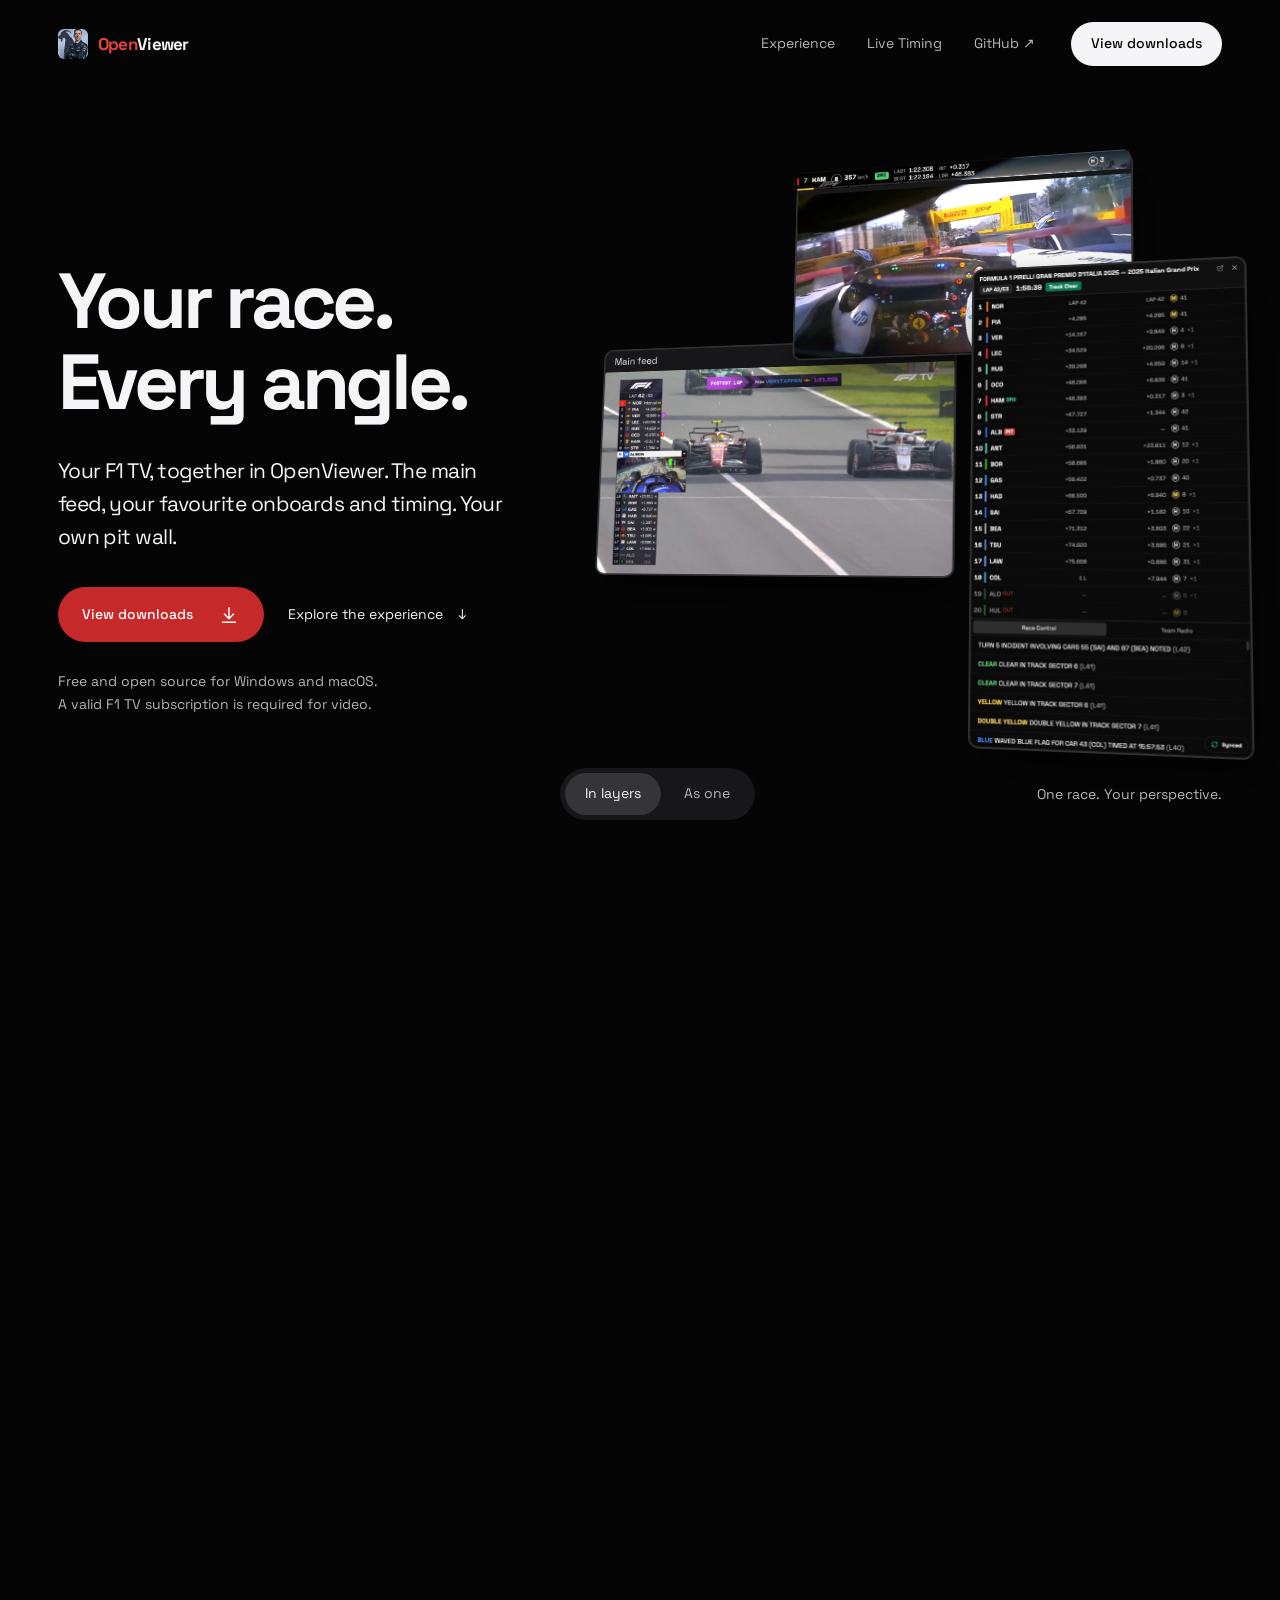
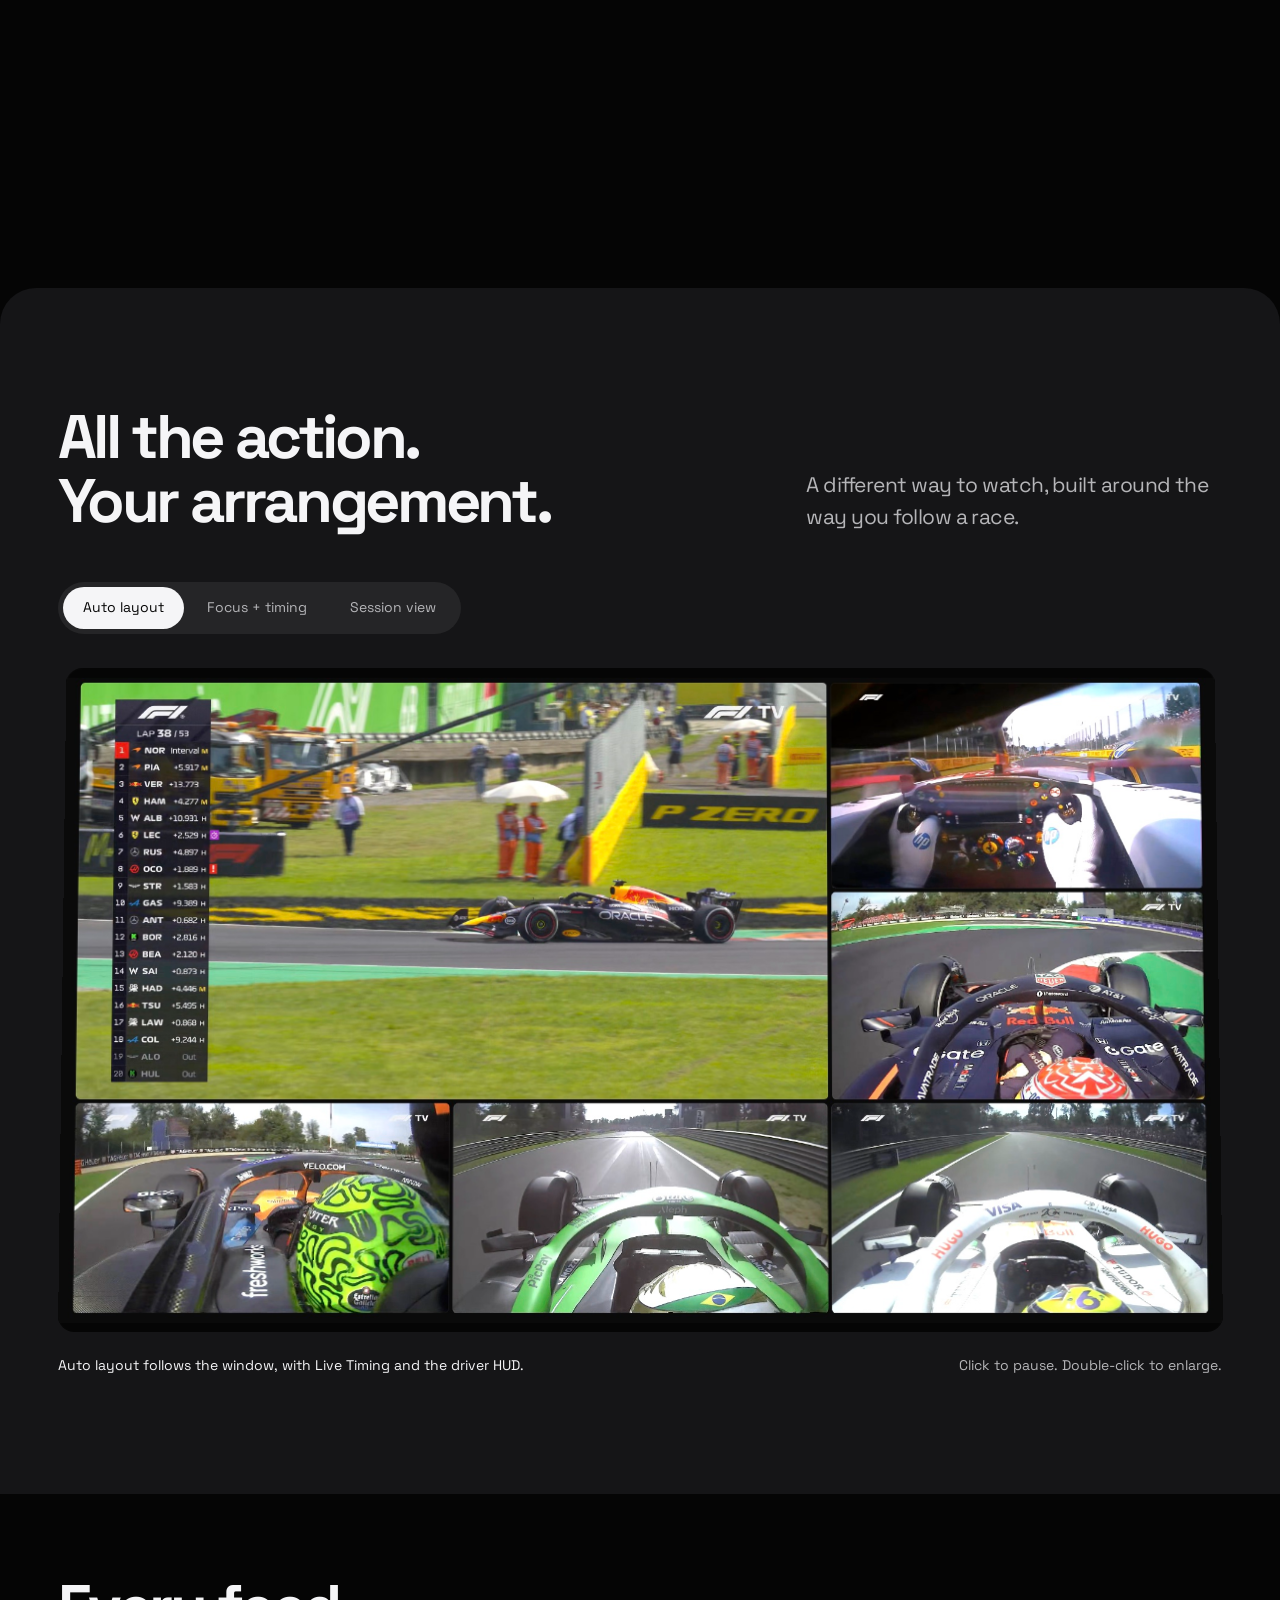
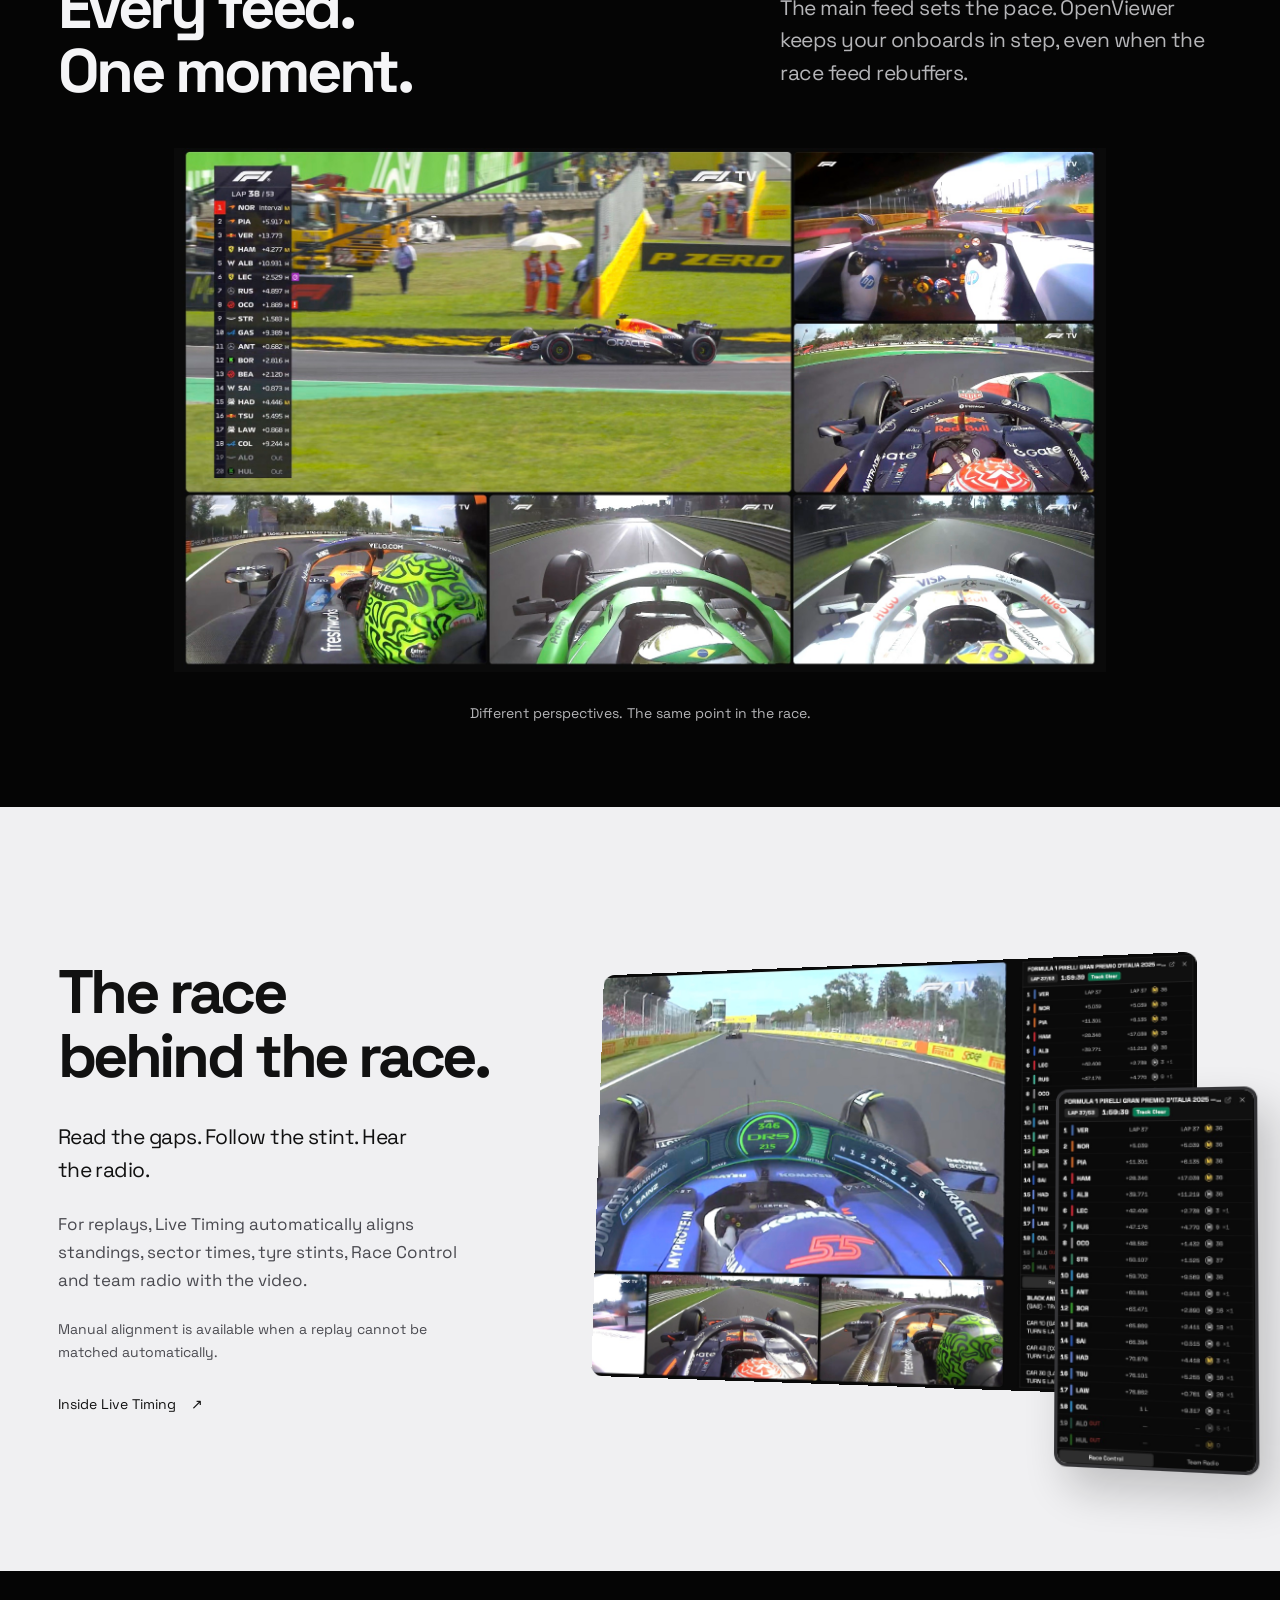
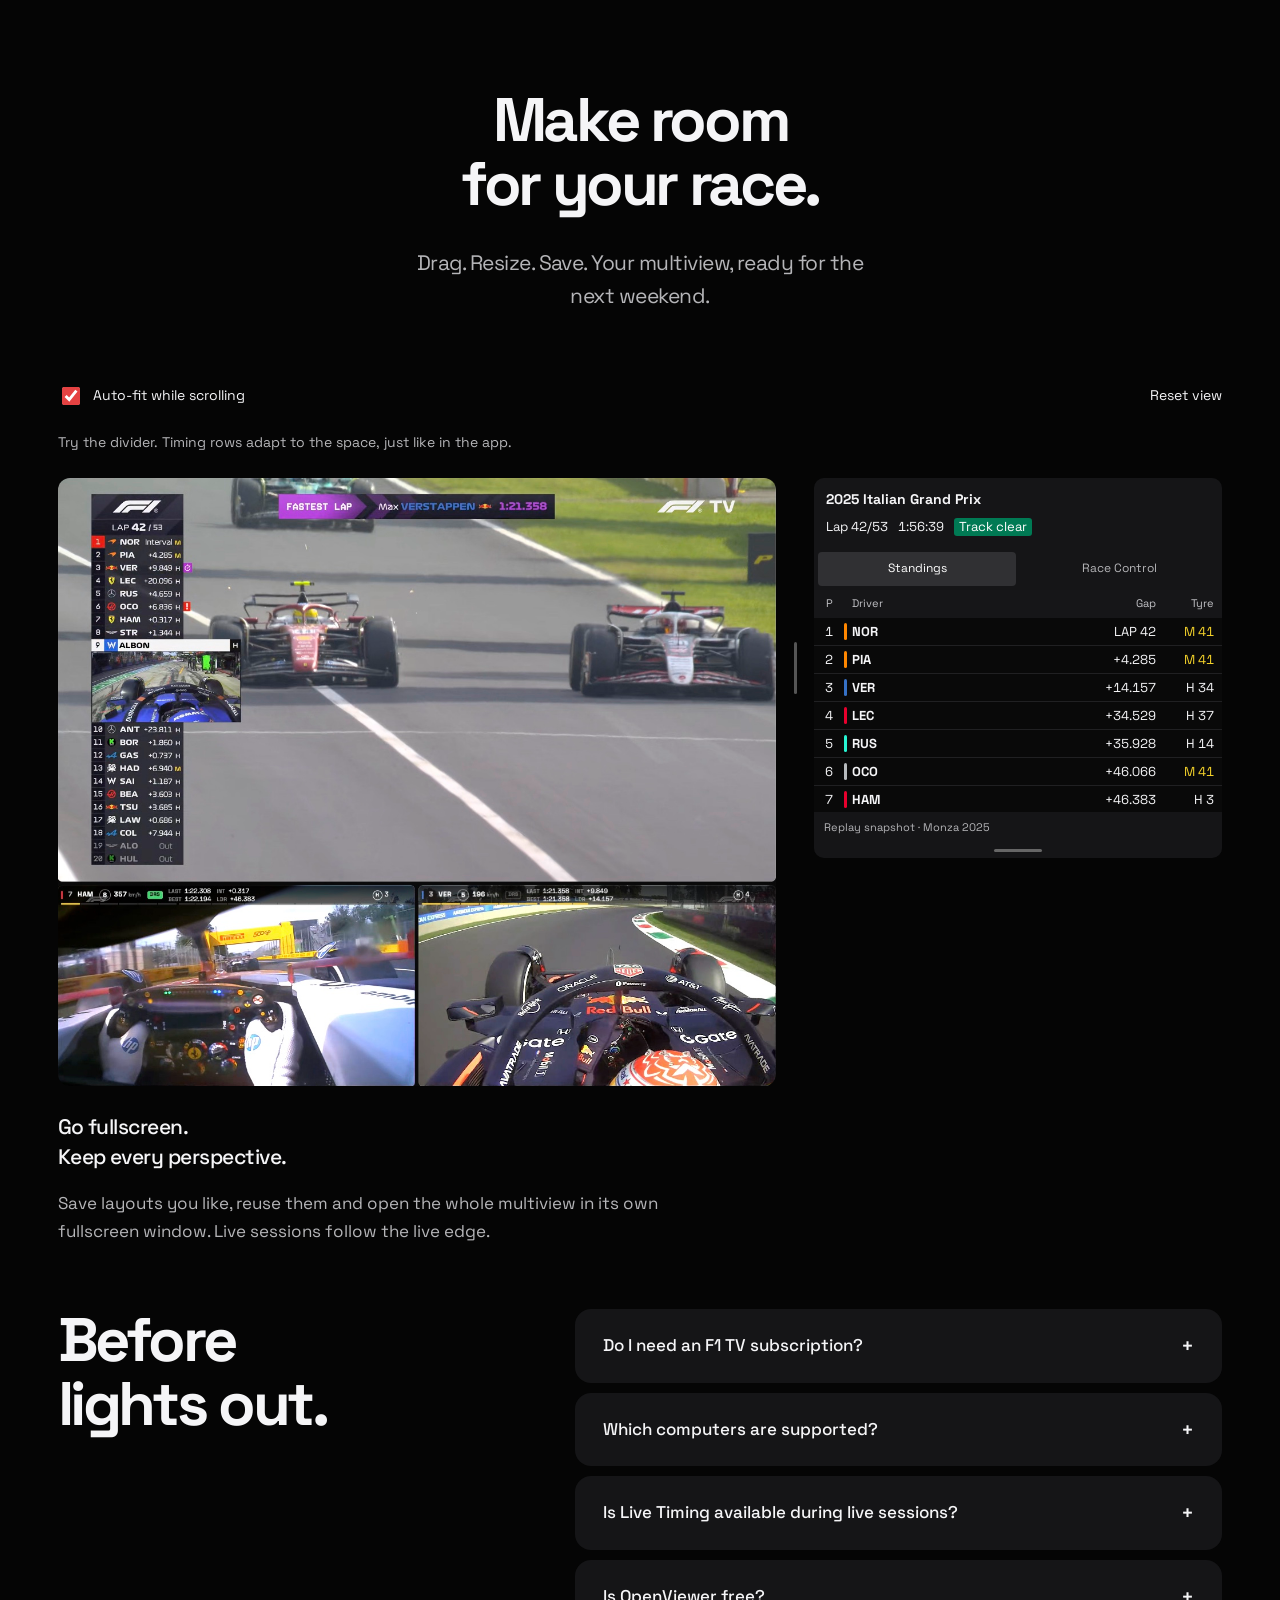
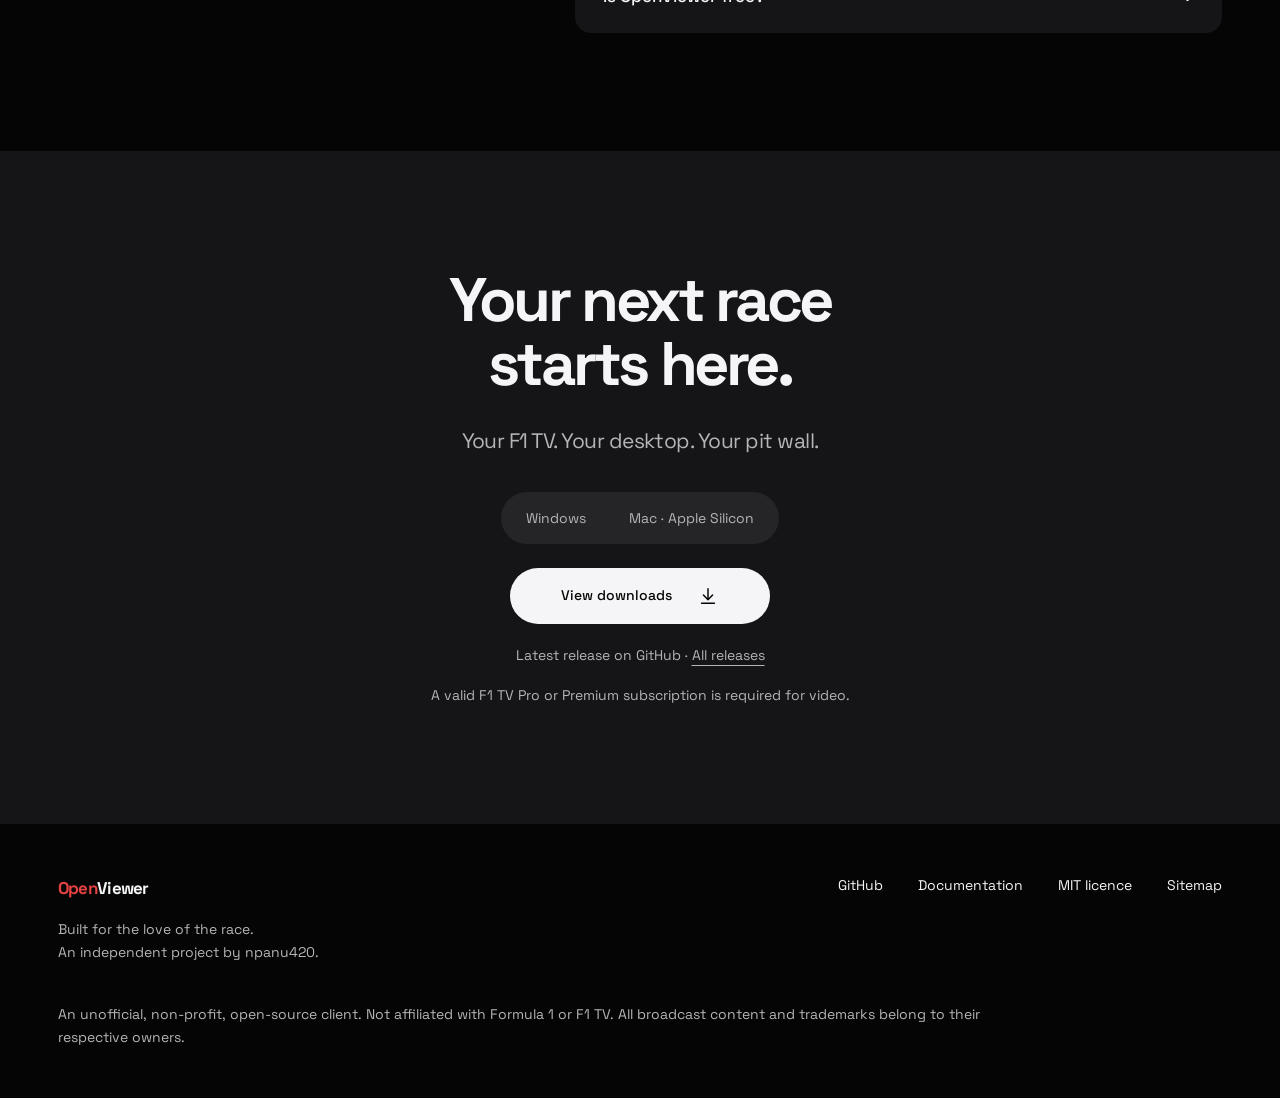
==== commit 14abe4ab: "Add Google Search Console ownership verification" ====
--- a/index.html
+++ b/index.html
@@ -2,6 +2,7 @@
 <html lang="en">
 <head>
   <meta charset="utf-8">
+  <meta name="google-site-verification" content="cEhkAy2MqYsRJxxLP0mTaeOP2c90HiJ3ruNMBMlHJqE">
   <meta name="viewport" content="width=device-width, initial-scale=1">
   <meta name="theme-color" content="#050505">
   <title>OpenViewer — Free F1 TV Multiview for Windows &amp; Mac</title>
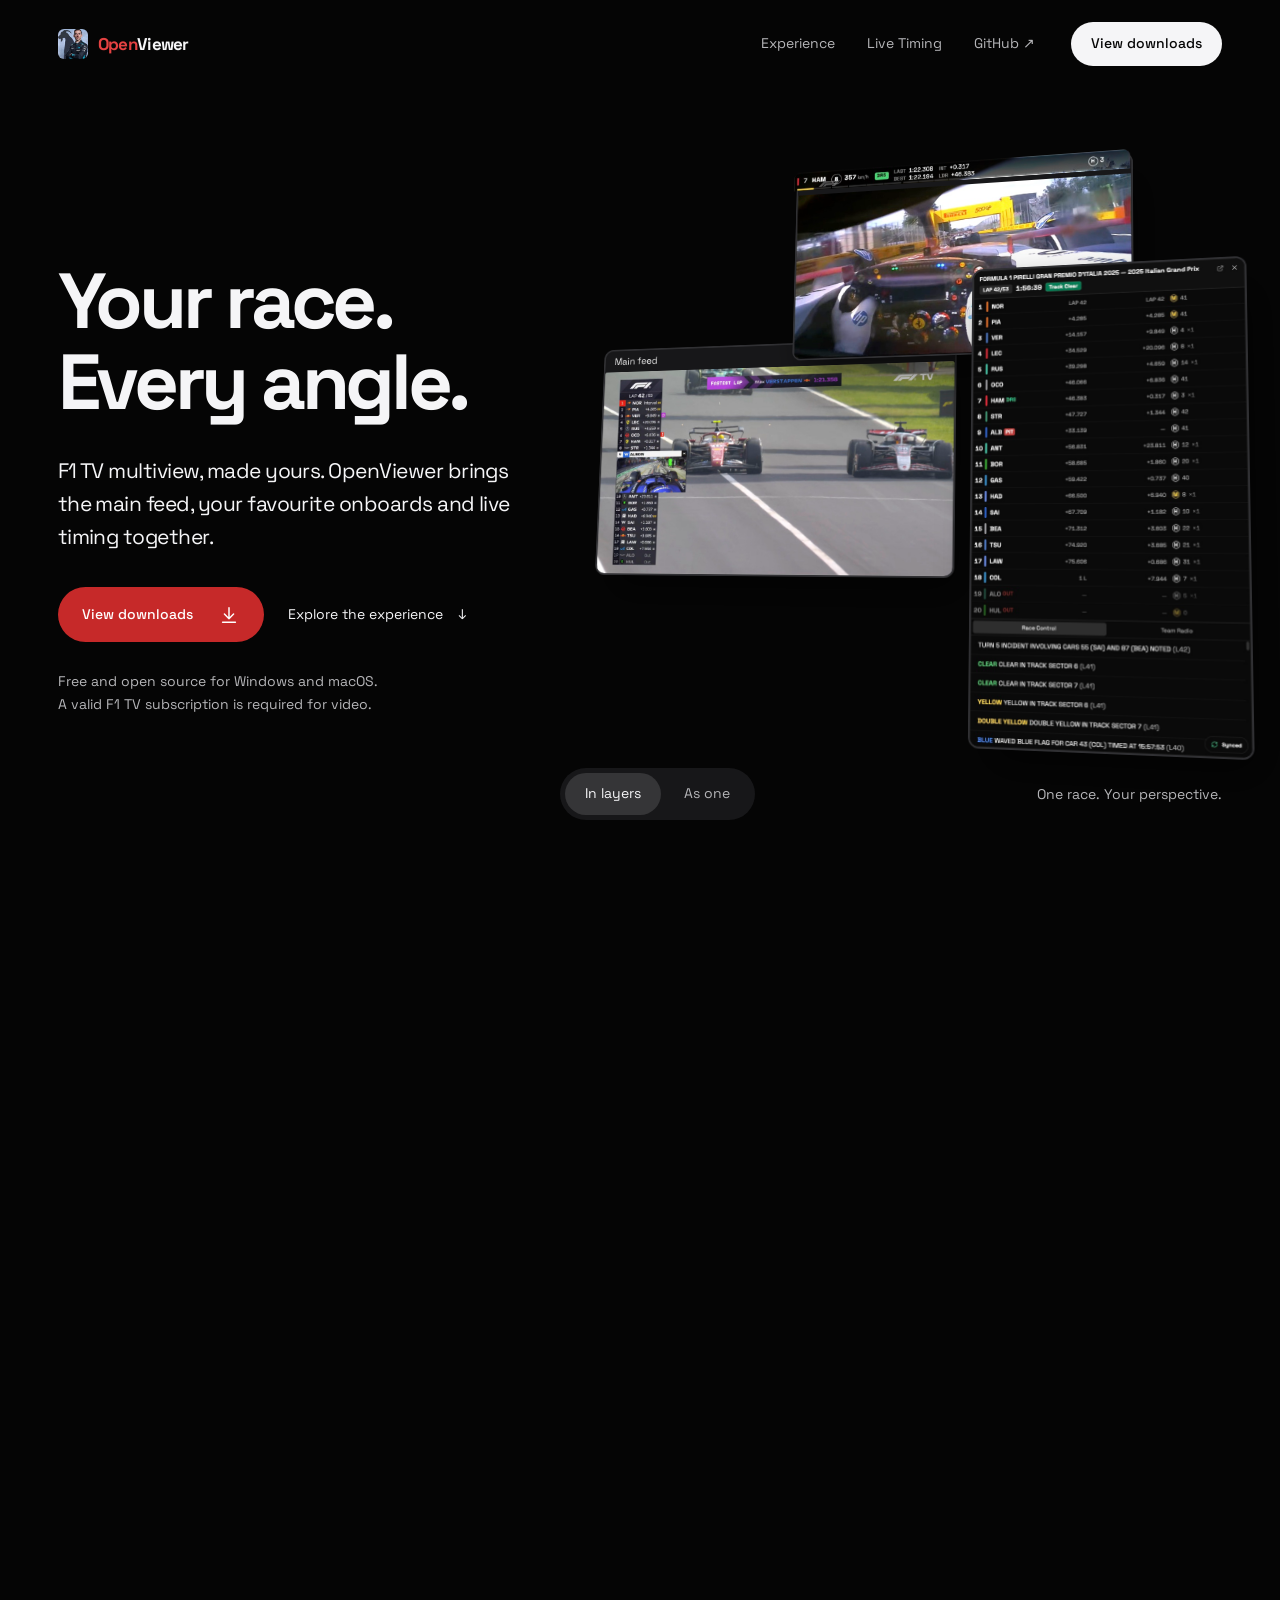
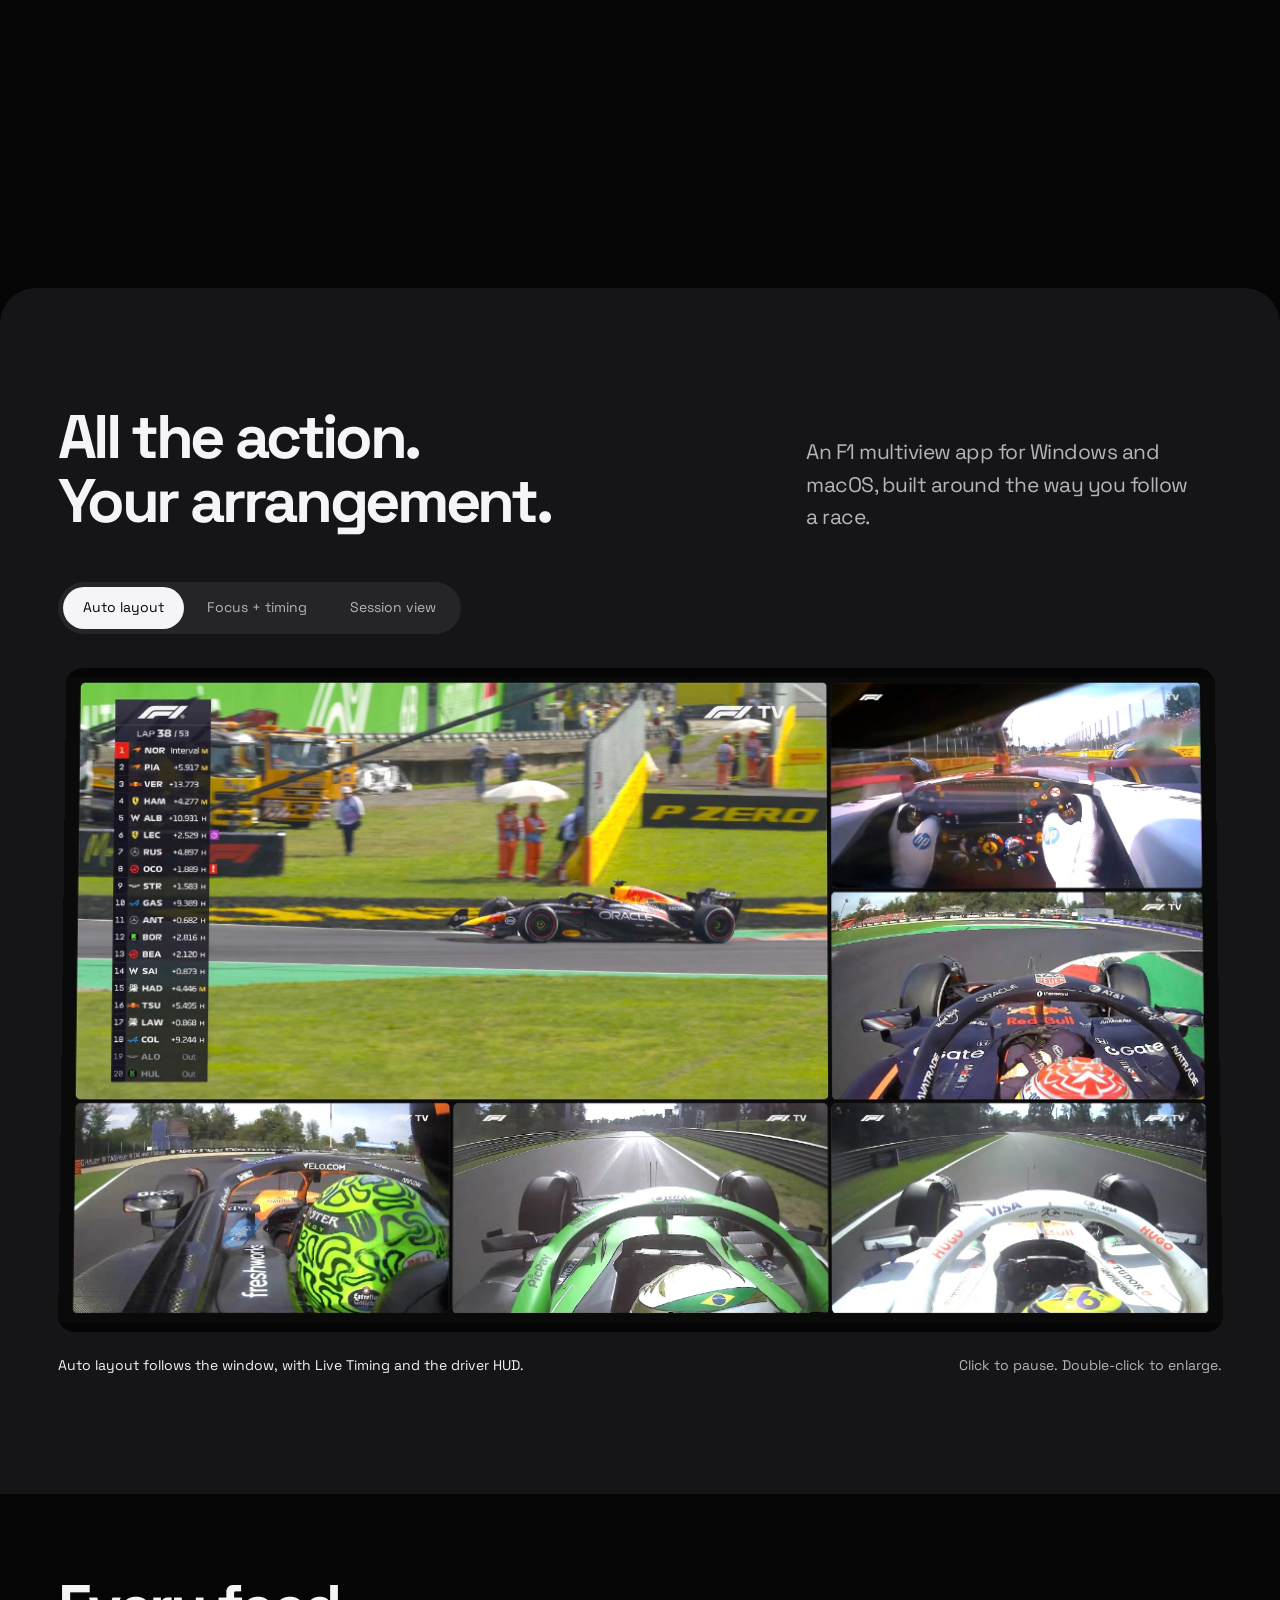
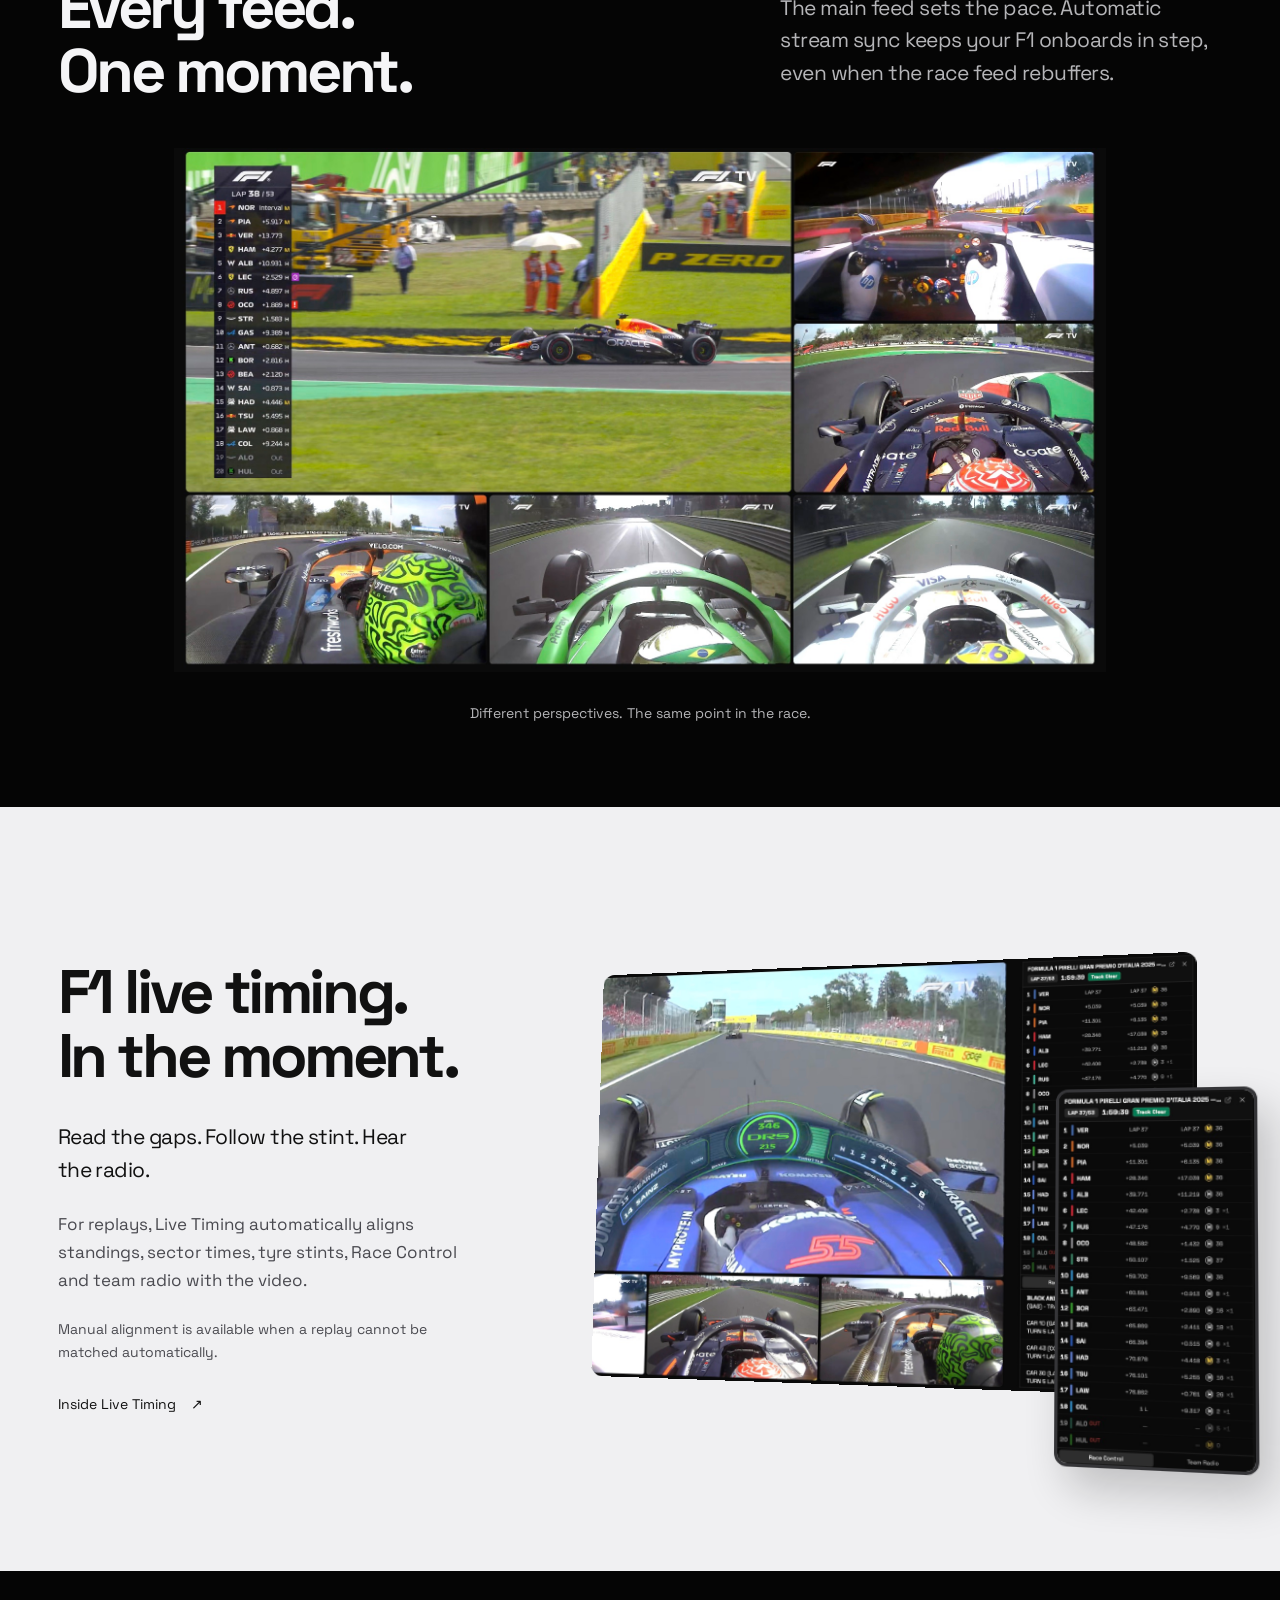
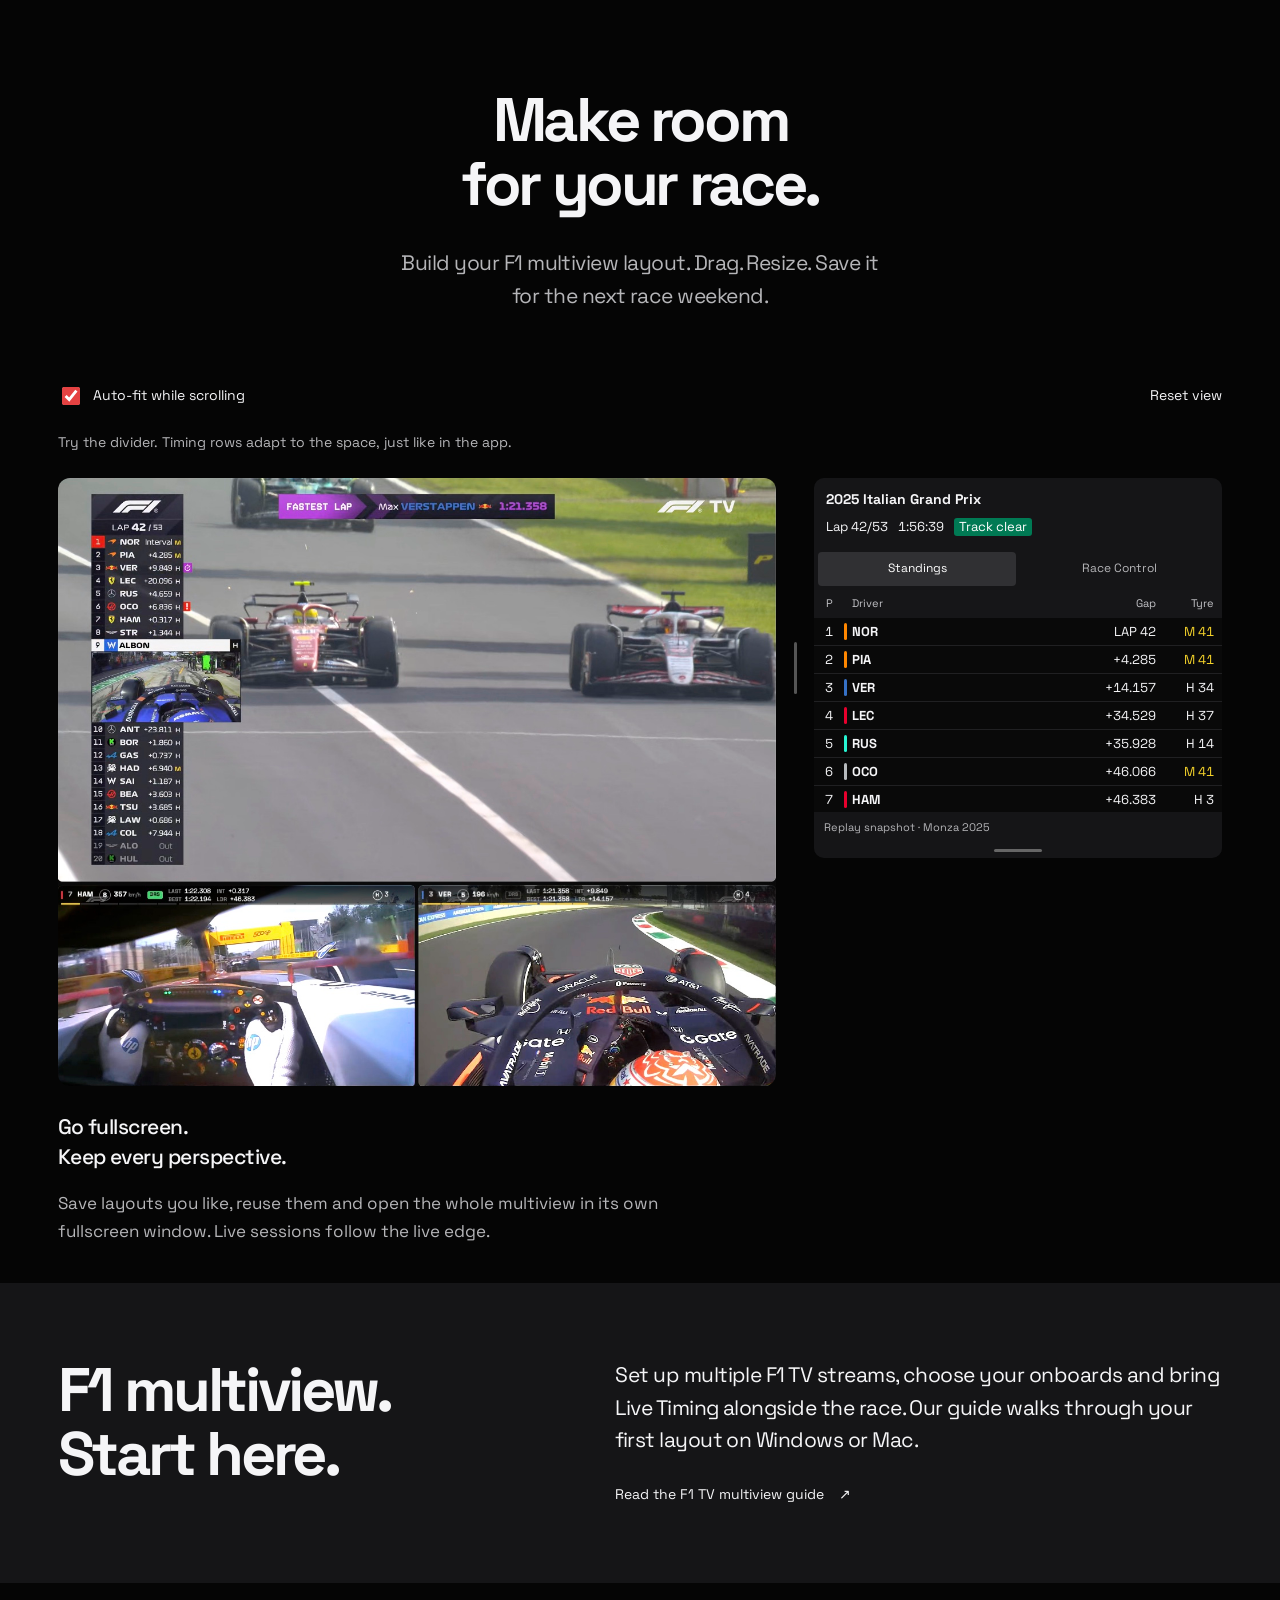
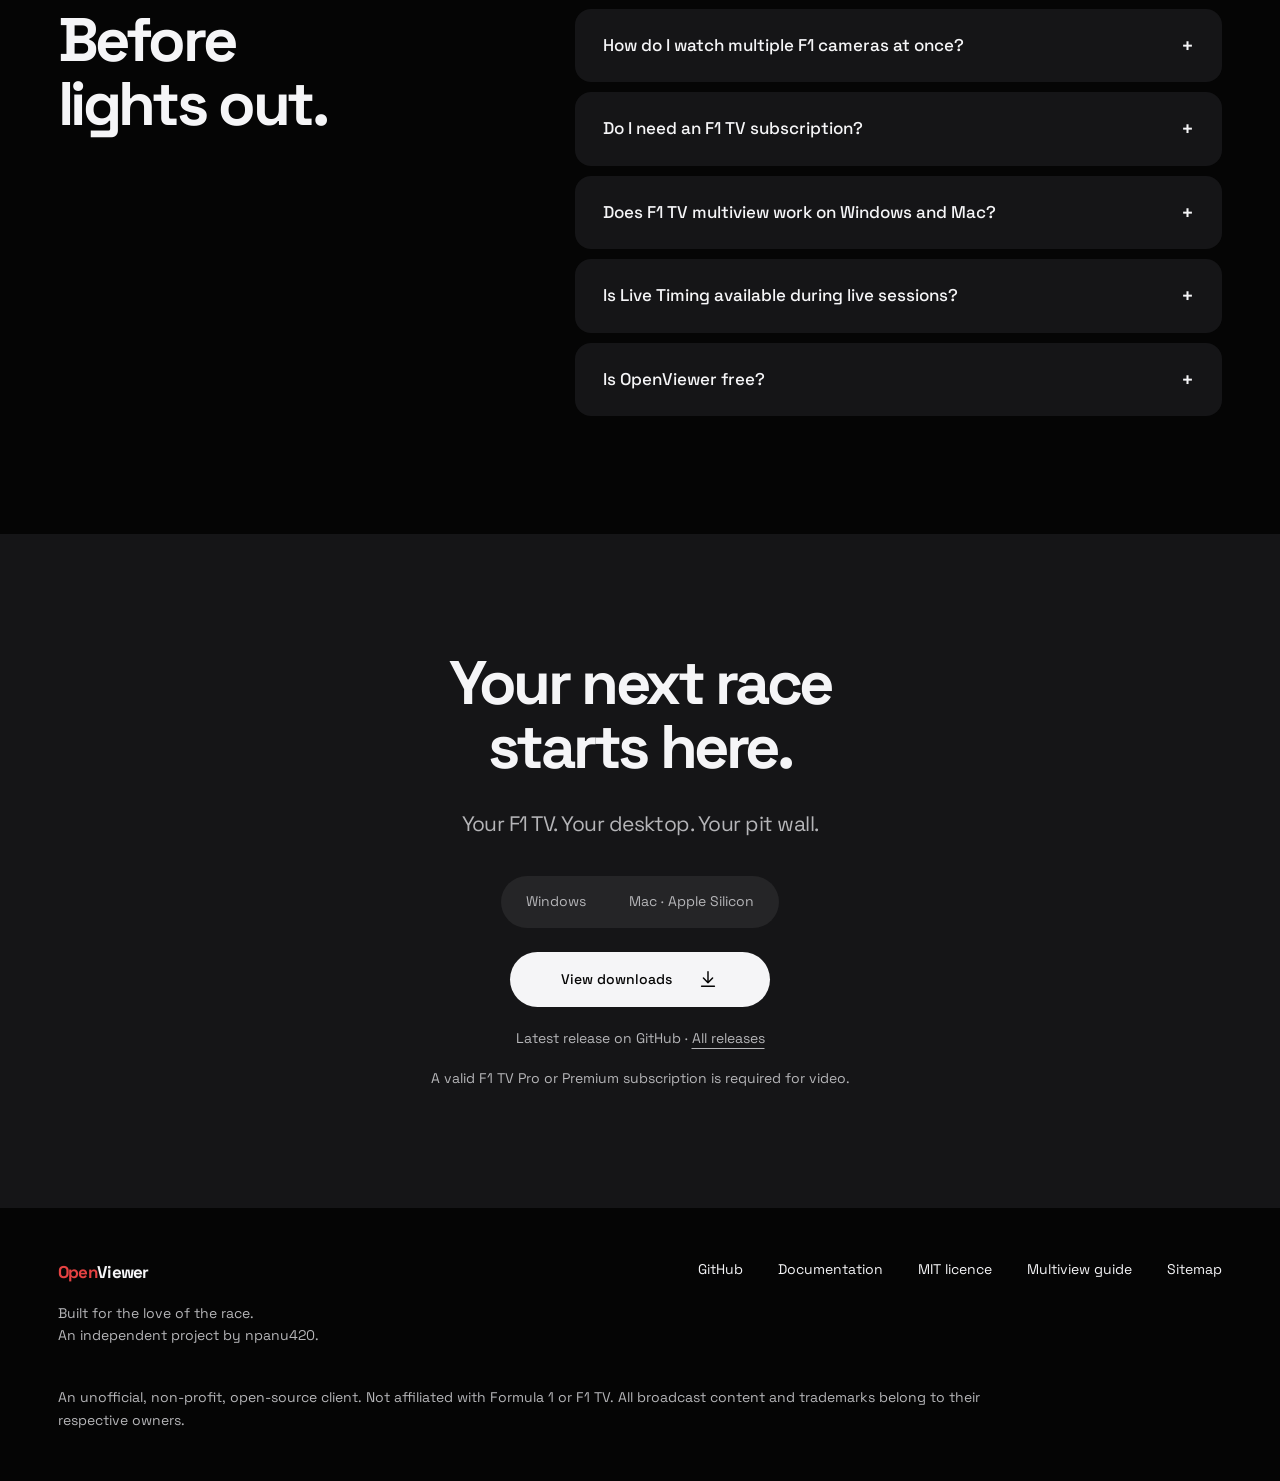
==== commit 10d29c9b: "Add F1 TV multiview setup guide and improve search content" ====
--- a/index.html
+++ b/index.html
@@ -5,15 +5,15 @@
   <meta name="google-site-verification" content="cEhkAy2MqYsRJxxLP0mTaeOP2c90HiJ3ruNMBMlHJqE">
   <meta name="viewport" content="width=device-width, initial-scale=1">
   <meta name="theme-color" content="#050505">
-  <title>OpenViewer — Free F1 TV Multiview for Windows &amp; Mac</title>
-  <meta name="description" content="Watch F1 TV your way with OpenViewer, a free, open-source app for Windows and macOS. Combine the main feed, onboards and synchronized replay timing.">
+  <title>OpenViewer — F1 TV Multiview &amp; Live Timing</title>
+  <meta name="description" content="Build your F1 TV multiview with synced onboards, live timing and saved layouts. OpenViewer is free and open source for Windows and macOS. Subscription required.">
   <meta name="robots" content="index,follow,max-image-preview:large,max-snippet:-1,max-video-preview:-1">
   <link rel="canonical" href="https://npanu420.github.io/openviewer/">
   <meta property="og:type" content="website">
   <meta property="og:site_name" content="OpenViewer">
   <meta property="og:locale" content="en_GB">
-  <meta property="og:title" content="OpenViewer — Free F1 TV Multiview for Windows &amp; Mac">
-  <meta property="og:description" content="Watch F1 TV your way with OpenViewer, a free, open-source app for Windows and macOS. Combine the main feed, onboards and synchronized replay timing.">
+  <meta property="og:title" content="OpenViewer — F1 TV Multiview &amp; Live Timing">
+  <meta property="og:description" content="Build your F1 TV multiview with synced onboards, live timing and saved layouts. OpenViewer is free and open source for Windows and macOS. Subscription required.">
   <meta property="og:url" content="https://npanu420.github.io/openviewer/">
   <meta property="og:image" content="https://npanu420.github.io/openviewer/assets/openviewer-social.jpg">
   <meta property="og:image:secure_url" content="https://npanu420.github.io/openviewer/assets/openviewer-social.jpg">
@@ -22,14 +22,14 @@
   <meta property="og:image:height" content="630">
   <meta property="og:image:alt" content="OpenViewer: Your race. Every angle. Main feed, onboard telemetry and Live Timing, together.">
   <meta name="twitter:card" content="summary_large_image">
-  <meta name="twitter:title" content="OpenViewer — Free F1 TV Multiview for Windows &amp; Mac">
-  <meta name="twitter:description" content="Watch F1 TV your way with OpenViewer, a free, open-source app for Windows and macOS. Combine the main feed, onboards and synchronized replay timing.">
+  <meta name="twitter:title" content="OpenViewer — F1 TV Multiview &amp; Live Timing">
+  <meta name="twitter:description" content="Build your F1 TV multiview with synced onboards, live timing and saved layouts. OpenViewer is free and open source for Windows and macOS. Subscription required.">
   <meta name="twitter:image" content="https://npanu420.github.io/openviewer/assets/openviewer-social.jpg">
   <meta name="twitter:image:alt" content="OpenViewer multiview with the race feed, an onboard and Live Timing.">
   <link rel="icon" href="assets/app-icon.png">
   <link rel="preload" href="assets/space-grotesk-700.woff2" as="font" type="font/woff2" crossorigin>
   <link rel="stylesheet" href="assets/motion/stage.css">
-  <link rel="stylesheet" href="pitwall.css">
+  <link rel="stylesheet" href="pitwall.css?v=20261114-search">
   <script>document.documentElement.classList.add('js')</script>
   <script src="assets/motion/gsap.min.js" defer></script>
   <script src="assets/motion/ScrollTrigger.min.js" defer></script>
@@ -46,7 +46,7 @@
       "@id": "https://npanu420.github.io/openviewer/#website",
       "url": "https://npanu420.github.io/openviewer/",
       "name": "OpenViewer",
-      "description": "Watch F1 TV your way with OpenViewer, a free, open-source app for Windows and macOS. Combine the main feed, onboards and synchronized replay timing.",
+      "description": "Build your F1 TV multiview with synced onboards, live timing and saved layouts. OpenViewer is free and open source for Windows and macOS. Subscription required.",
       "inLanguage": "en",
       "publisher": {
         "@id": "https://npanu420.github.io/openviewer/#author"
@@ -56,8 +56,8 @@
       "@type": "WebPage",
       "@id": "https://npanu420.github.io/openviewer/#webpage",
       "url": "https://npanu420.github.io/openviewer/",
-      "name": "OpenViewer — Free F1 TV Multiview for Windows & Mac",
-      "description": "Watch F1 TV your way with OpenViewer, a free, open-source app for Windows and macOS. Combine the main feed, onboards and synchronized replay timing.",
+      "name": "OpenViewer — F1 TV Multiview & Live Timing",
+      "description": "Build your F1 TV multiview with synced onboards, live timing and saved layouts. OpenViewer is free and open source for Windows and macOS. Subscription required.",
       "inLanguage": "en",
       "isPartOf": {
         "@id": "https://npanu420.github.io/openviewer/#website"
@@ -77,7 +77,7 @@
       "@id": "https://npanu420.github.io/openviewer/#project",
       "name": "OpenViewer",
       "alternateName": "F1OpenViewer",
-      "description": "Watch F1 TV your way with OpenViewer, a free, open-source app for Windows and macOS. Combine the main feed, onboards and synchronized replay timing.",
+      "description": "Build your F1 TV multiview with synced onboards, live timing and saved layouts. OpenViewer is free and open source for Windows and macOS. Subscription required.",
       "url": "https://npanu420.github.io/openviewer/",
       "codeRepository": "https://github.com/npanu420/F1OpenViewer",
       "license": "https://github.com/npanu420/F1OpenViewer/blob/main/LICENSE",
@@ -115,7 +115,7 @@
 <section class="scene hero-scene is-rest" id="overview" data-scene="hero-assembly" data-options='{"hold":1}'><div class="scene-stage"><div class="hero frame">
   <div class="hero-copy">
     <h1>Your race.<br> Every angle.</h1>
-    <p class="lead">Your F1 TV, together in OpenViewer. The main feed, your favourite onboards and timing. Your own pit wall.</p>
+    <p class="lead">F1 TV multiview, made yours. OpenViewer brings the main feed, your favourite onboards and live timing together.</p>
     <div class="hero-actions"><a class="button button-red" data-download href="https://github.com/npanu420/F1OpenViewer/releases/latest"><span data-download-label>View downloads</span> <svg viewBox="0 0 24 24" aria-hidden="true"><path d="M12 4v12m-5-5 5 5 5-5M5 20h14"/></svg></a><a class="quiet-link" href="#experience">Explore the experience <span aria-hidden="true">↓</span></a></div>
     <p class="small muted hero-requirement">Free and open source for Windows and macOS.<br>  A valid F1 TV subscription is required for video.</p>
   </div>
@@ -133,7 +133,7 @@
 
 <section class="experience section-space" id="experience">
   <div class="frame">
-    <div class="section-heading"><h2>All the action.<br> Your arrangement.</h2><p class="lead muted">A different way to watch, built around the way you follow a race.</p></div>
+    <div class="section-heading"><h2>All the action.<br> Your arrangement.</h2><p class="lead muted">An F1 multiview app for Windows and macOS, built around the way you follow a race.</p></div>
     <div class="experience-controls"><div class="segmented" role="group" aria-label="Choose a viewing mode"><button type="button" data-view="multiview" aria-pressed="true">Auto layout</button><button type="button" data-view="focus" aria-pressed="false">Focus + timing</button><button type="button" data-view="session" aria-pressed="false">Session view</button></div><button class="text-button" type="button" data-open-current hidden>View full size <span aria-hidden="true">↗</span></button></div>
     <div class="product-screen" data-ui><div class="experience-player" role="button" tabindex="0" aria-label="Play video. Double-click to enlarge." aria-describedby="player-help"><video class="experience-video" muted loop playsinline disablepictureinpicture disableremoteplayback preload="none" poster="assets/multiview.jpg" width="2560" height="1482" aria-label="OpenViewer auto layout demonstration: streams, Live Timing and driver HUD"><source src="assets/auto-layout-demo.mp4" type="video/mp4"><a href="assets/auto-layout-demo.mp4">Watch the auto layout video</a></video></div><button class="image-button experience-still" hidden type="button" data-enlarge aria-label="Enlarge the selected OpenViewer screenshot"><img class="experience-image" src="assets/multiview.jpg" width="1920" height="1080" alt="OpenViewer fullscreen multiview with a main feed and five onboard cameras" loading="lazy"></button></div>
     <div class="experience-caption"><p class="small" id="view-description" aria-live="polite">Auto layout follows the window, with Live Timing and the driver HUD.</p><span class="small muted" id="player-help">Click to pause. Double-click to enlarge.</span></div>
@@ -142,7 +142,7 @@
 
 <section class="sync-scene" id="sync" aria-label="Synchronized multiview">
   <div class="scene-stage">
-    <div class="frame sync-content"><div class="sync-heading"><h2>Every feed.<br> One moment.</h2><p class="lead muted">The main feed sets the pace. OpenViewer keeps your onboards in step, even when the race feed rebuffers.</p></div>
+    <div class="frame sync-content"><div class="sync-heading"><h2>Every feed.<br> One moment.</h2><p class="lead muted">The main feed sets the pace. Automatic stream sync keeps your F1 onboards in step, even when the race feed rebuffers.</p></div>
       <div class="assembly-perspective" data-ui><div class="assembly-screen" data-move>
         <div class="assembly-piece piece-a" data-move><img src="assets/multiview.jpg" width="1920" height="1080" alt="Main race feed" loading="lazy"></div>
         <div class="assembly-piece piece-b" data-move><img src="assets/multiview.jpg" width="1920" height="1080" alt="Two onboard views" loading="lazy"></div>
@@ -155,13 +155,13 @@
 
 <section class="timing section-space" id="timing">
   <div class="frame timing-layout">
-    <div class="timing-copy"><h2>The race<br> behind the race.</h2><p class="lead">Read the gaps. Follow the stint. Hear the radio.</p><p class="muted">For replays, Live Timing automatically aligns standings, sector times, tyre stints, Race Control and team radio with the video.</p><p class="small muted">Manual alignment is available when a replay cannot be matched automatically.</p><a class="quiet-link" href="https://github.com/npanu420/F1OpenViewer#live-timing">Inside Live Timing <span aria-hidden="true">↗</span></a></div>
+    <div class="timing-copy"><h2>F1 live timing.<br> In the moment.</h2><p class="lead">Read the gaps. Follow the stint. Hear the radio.</p><p class="muted">For replays, Live Timing automatically aligns standings, sector times, tyre stints, Race Control and team radio with the video.</p><p class="small muted">Manual alignment is available when a replay cannot be matched automatically.</p><a class="quiet-link" href="https://github.com/npanu420/F1OpenViewer#live-timing">Inside Live Timing <span aria-hidden="true">↗</span></a></div>
     <div class="timing-gallery" data-ui><button class="image-button timing-image" type="button" data-enlarge aria-label="Enlarge Focus view with Live Timing"><img src="assets/focus-timing.jpg" width="1920" height="1080" alt="An onboard video, three supporting feeds and synchronized Live Timing" loading="lazy"></button><div class="timing-detail"><div class="source-crop crop-timing-detail"><img src="assets/focus-timing.jpg" width="1920" height="1080" alt="Detail of the actual OpenViewer timing panel" loading="lazy"></div></div></div>
   </div>
 </section>
 
 <section class="layout-story section-space" id="layouts">
-  <div class="frame"><div class="layout-heading"><h2>Make room<br> for your race.</h2><p class="lead muted">Drag. Resize. Save. Your multiview, ready for the next weekend.</p></div><div class="dock-demo-controls"><label class="auto-fit-label"><input type="checkbox" data-dock-auto checked> Auto-fit while scrolling</label><button class="text-button" type="button" data-dock-reset>Reset view</button></div><p class="small muted dock-demo-note">Try the divider. Timing rows adapt to the space, just like in the app.</p><div class="wide-screen layout-showcase" data-ui>
+  <div class="frame"><div class="layout-heading"><h2>Make room<br> for your race.</h2><p class="lead muted">Build your F1 multiview layout. Drag. Resize. Save it for the next race weekend.</p></div><div class="dock-demo-controls"><label class="auto-fit-label"><input type="checkbox" data-dock-auto checked> Auto-fit while scrolling</label><button class="text-button" type="button" data-dock-reset>Reset view</button></div><p class="small muted dock-demo-note">Try the divider. Timing rows adapt to the space, just like in the app.</p><div class="wide-screen layout-showcase" data-ui>
       <div class="layout-video-column"><button class="image-button" type="button" data-enlarge aria-label="Enlarge the race view and onboard data"><span class="source-crop crop-race-view"><img src="assets/race-detail.jpg" width="1920" height="1080" alt="Main race feed with Hamilton and Verstappen onboards, including their data bars" loading="lazy"></span></button><div class="layout-bottom"><p>Go fullscreen.<br> Keep every perspective.</p><p class="muted">Save layouts you like, reuse them and open the whole multiview in its own fullscreen window. Live sessions follow the live edge.</p></div></div>
       <div class="dock-width-handle" role="separator" tabindex="0" aria-orientation="vertical" aria-label="Resize Live Timing width" aria-valuemin="280" aria-valuemax="800" aria-valuenow="360"><span></span></div>
       <figure class="layout-timing-panel interactive-dock" aria-label="Interactive replay timing snapshot">
@@ -174,16 +174,19 @@
     </div></div>
 </section>
 
+<section class="reading-section" id="guide"><div class="frame reading-grid"><h2>F1 multiview.<br> Start here.</h2><div><p class="lead">Set up multiple F1 TV streams, choose your onboards and bring Live Timing alongside the race. Our guide walks through your first layout on Windows or Mac.</p><a class="quiet-link" href="f1-tv-multiview/">Read the F1 TV multiview guide <span aria-hidden="true">↗</span></a></div></div></section>
+
 <section class="faq section-space" id="questions"><div class="frame faq-layout"><h2>Before<br> lights out.</h2><div class="faq-items">
+  <details><summary>How do I watch multiple F1 cameras at once?<span aria-hidden="true">+</span></summary><p>Open a session in OpenViewer, choose the main feed and the onboard cameras you want, then use auto layout or arrange the panels yourself. See the <a href="f1-tv-multiview/">F1 TV multiview setup guide</a> for the full walkthrough.</p></details>
   <details><summary>Do I need an F1 TV subscription?<span aria-hidden="true">+</span></summary><p>Yes. Video playback requires your own active F1 TV Pro or Premium subscription. F1 TV’s regional restrictions and entitlement checks still apply.</p></details>
-  <details><summary>Which computers are supported?<span aria-hidden="true">+</span></summary><p>Windows and macOS are supported. The Mac download is for Apple Silicon. The download buttons check the latest published release on GitHub; see the release page for every available build.</p></details>
+  <details><summary>Does F1 TV multiview work on Windows and Mac?<span aria-hidden="true">+</span></summary><p>Windows and macOS are supported. The Mac download is for Apple Silicon. The download buttons check the latest published release on GitHub; see the release page for every available build.</p></details>
   <details><summary>Is Live Timing available during live sessions?<span aria-hidden="true">+</span></summary><p>Yes. The live timing feed can run tens of seconds ahead of the F1 TV video. Automatic video alignment on this page refers to replays.</p></details>
   <details><summary>Is OpenViewer free?<span aria-hidden="true">+</span></summary><p>The app is free and open source under the MIT licence, with no ads or telemetry. Your F1 TV video subscription is separate. Live Timing uses a public archive and does not require F1 TV login.</p></details>
 </div></div></section>
 
 <section class="download section-space" id="download"><div class="frame download-inner"><h2>Your next race<br> starts here.</h2><p class="lead muted">Your F1 TV. Your desktop. Your pit wall.</p><div class="segmented platform-controls" role="group" aria-label="Choose your operating system"><button type="button" data-platform="windows" aria-pressed="false">Windows</button><button type="button" data-platform="mac" aria-pressed="false">Mac · Apple Silicon</button></div><a class="button download-link" data-download href="https://github.com/npanu420/F1OpenViewer/releases/latest"><span data-download-label>View downloads</span><svg viewBox="0 0 24 24" aria-hidden="true"><path d="M12 4v12m-5-5 5 5 5-5M5 20h14"/></svg></a><p class="small muted release-note"><span data-release-label aria-live="polite">Latest release on GitHub</span> <span aria-hidden="true">·</span> <a href="https://github.com/npanu420/F1OpenViewer/releases/latest" data-release-page>All releases</a></p><p class="small muted">A valid F1 TV Pro or Premium subscription is required for video.</p></div></section>
 </main>
-<footer class="site-footer frame"><div class="footer-top"><div><a class="brand" href="#overview"><span><b>Open</b>Viewer</span></a><p class="small muted">Built for the love of the race.<br> An independent project by npanu420.</p></div><div class="footer-links"><a href="https://github.com/npanu420/F1OpenViewer">GitHub</a><a href="https://github.com/npanu420/F1OpenViewer/blob/main/docs/SETUP.md">Documentation</a><a href="https://github.com/npanu420/F1OpenViewer/blob/main/LICENSE">MIT licence</a><a href="sitemap.xml">Sitemap</a></div></div><p class="legal small muted">An unofficial, non-profit, open-source client. Not affiliated with Formula 1 or F1 TV. All broadcast content and trademarks belong to their respective owners.</p></footer>
+<footer class="site-footer frame"><div class="footer-top"><div><a class="brand" href="#overview"><span><b>Open</b>Viewer</span></a><p class="small muted">Built for the love of the race.<br> An independent project by npanu420.</p></div><div class="footer-links"><a href="https://github.com/npanu420/F1OpenViewer">GitHub</a><a href="https://github.com/npanu420/F1OpenViewer/blob/main/docs/SETUP.md">Documentation</a><a href="https://github.com/npanu420/F1OpenViewer/blob/main/LICENSE">MIT licence</a><a href="f1-tv-multiview/">Multiview guide</a><a href="sitemap.xml">Sitemap</a></div></div><p class="legal small muted">An unofficial, non-profit, open-source client. Not affiliated with Formula 1 or F1 TV. All broadcast content and trademarks belong to their respective owners.</p></footer>
 <dialog class="lightbox"><div class="lightbox-top"><p class="small">OpenViewer</p><button class="close-lightbox" type="button" autofocus aria-label="Close enlarged view">Close <span aria-hidden="true">×</span></button></div><img src="assets/multiview.jpg" width="1920" height="1080" alt="Enlarged OpenViewer screenshot"><div class="lightbox-player" hidden role="button" tabindex="0" aria-label="Pause video. Double-click to enlarge."><video class="lightbox-video" muted playsinline disablepictureinpicture disableremoteplayback hidden aria-label="OpenViewer auto layout demonstration"></video></div></dialog>
 </body>
 </html>
--- a/pitwall.css
+++ b/pitwall.css
@@ -94,3 +94,7 @@
 .experience-player:fullscreen,.lightbox-player:fullscreen{width:100vw;height:100vh;display:flex;align-items:center;justify-content:center;background:#000}
 .experience-player:fullscreen video,.lightbox-player:fullscreen video{width:100%;height:100%;max-width:100vw;max-height:100vh;object-fit:contain}
 video::-webkit-media-controls{display:none!important}
+
+.reading-section{background:var(--surface);padding-block:76px}.reading-grid{display:grid;grid-template-columns:1fr 1.25fr;gap:72px;align-items:start}.reading-grid .lead{max-width:52ch}.reading-grid .quiet-link{margin-top:26px}.footer-links{flex-wrap:wrap;justify-content:flex-end;row-gap:12px}
+@media(max-width:900px){.reading-grid{gap:40px}.reading-grid h2{font-size:46px}}
+@media(max-width:650px){.reading-section{padding-block:56px}.reading-grid{display:block}.reading-grid h2{font-size:var(--heading-type)}.reading-grid .lead{margin-top:26px}.footer-links{justify-content:flex-start}}
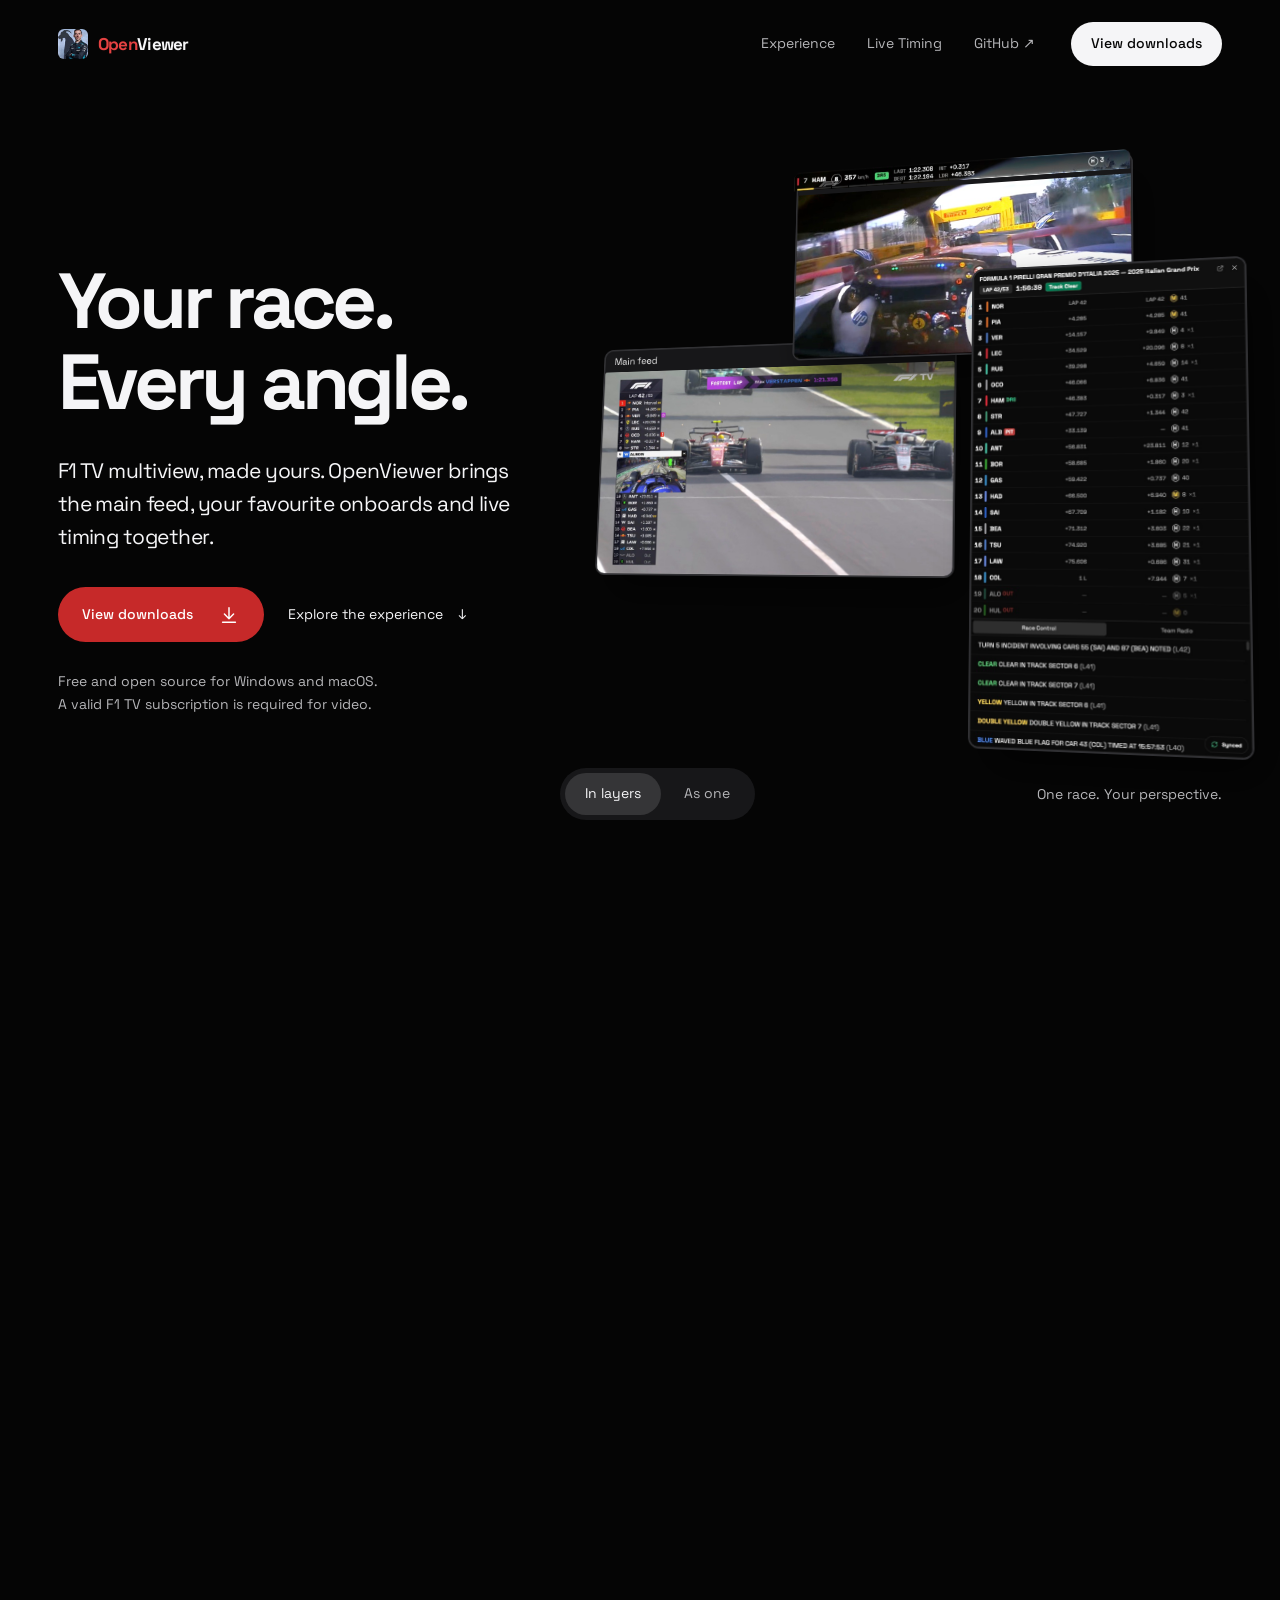
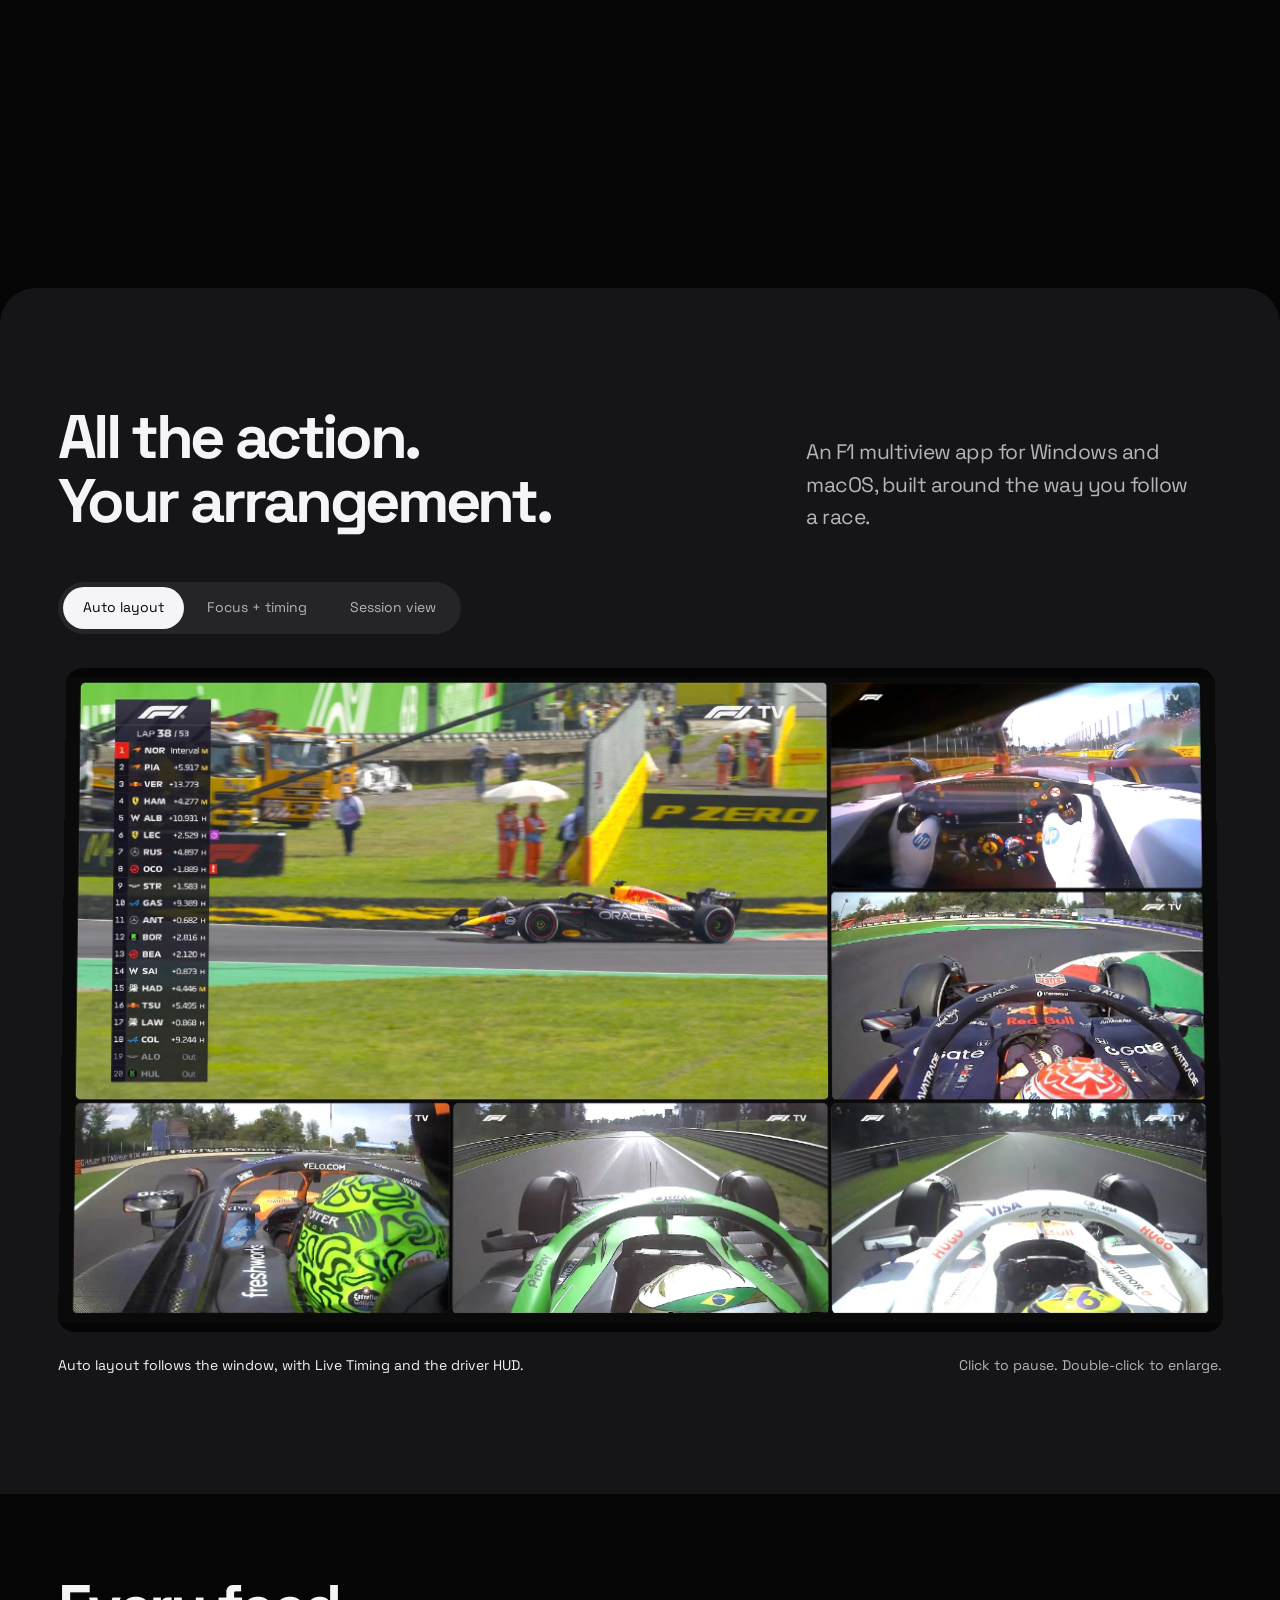
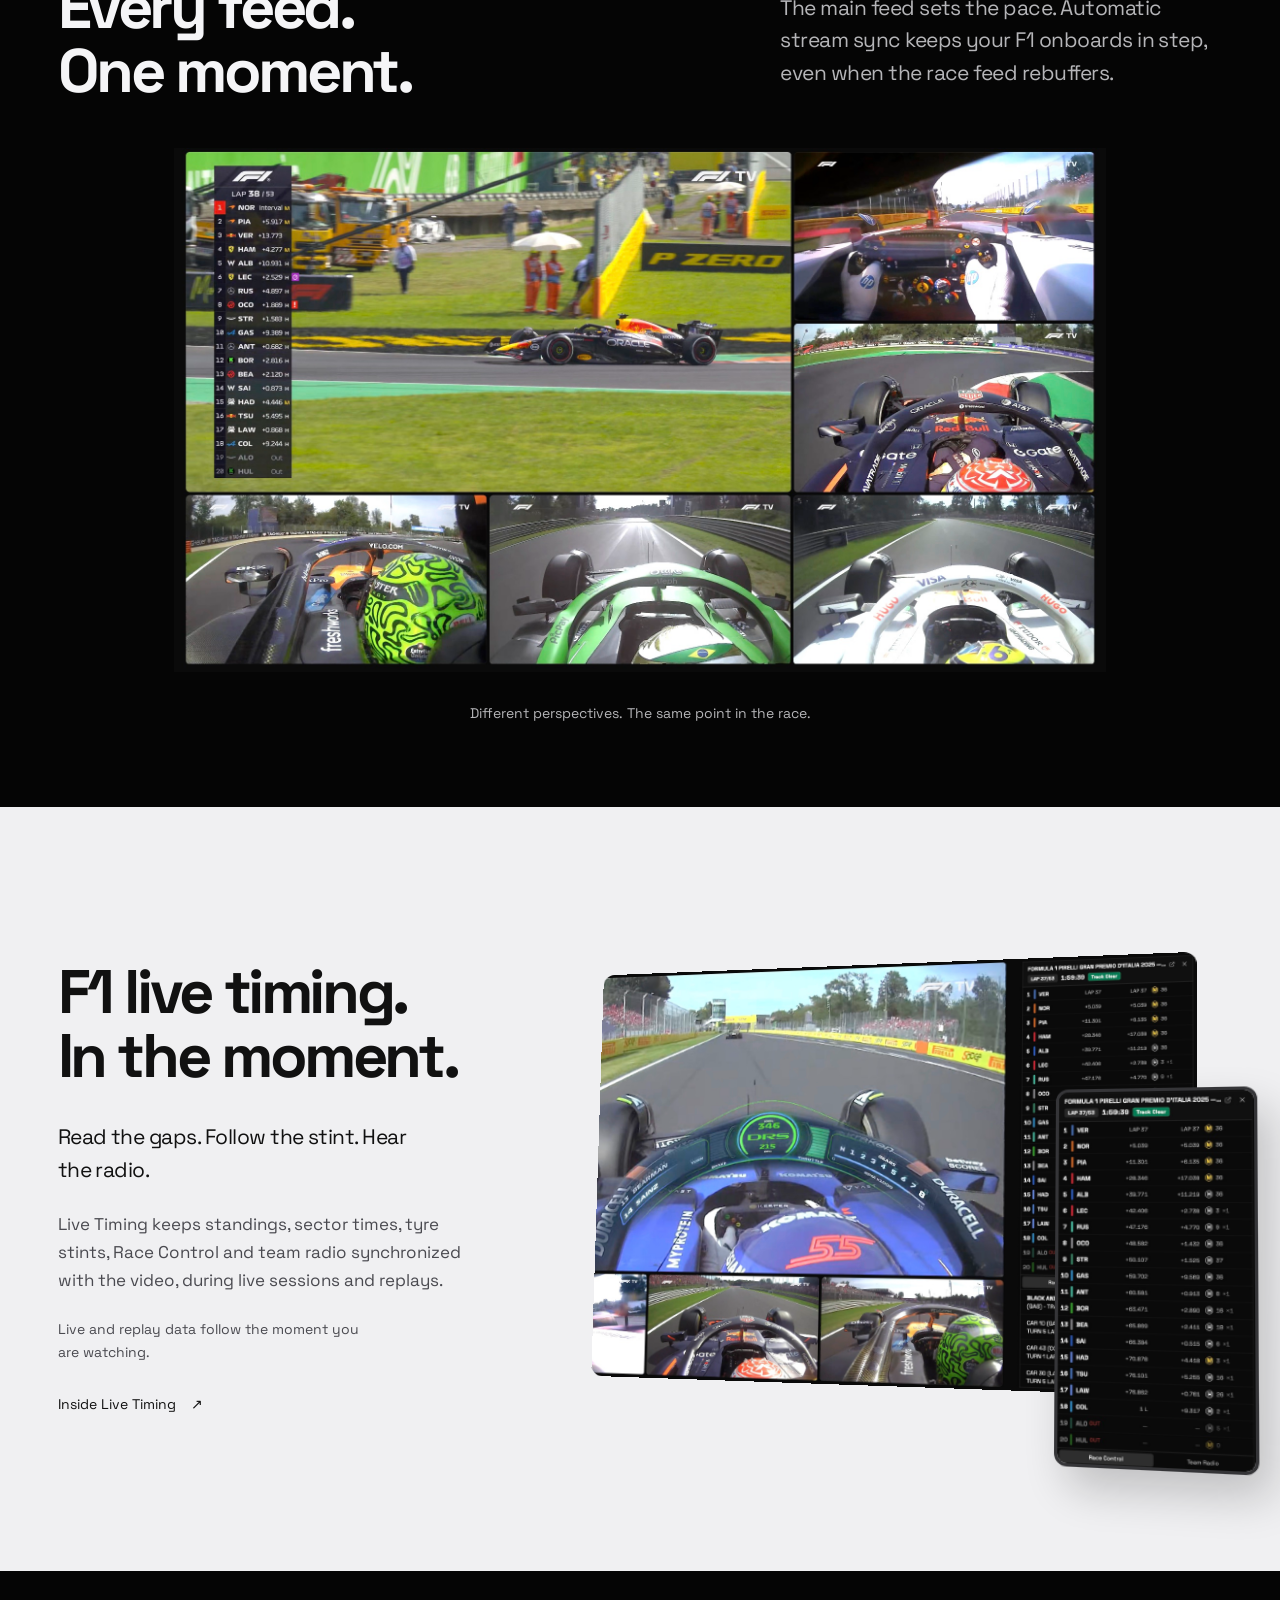
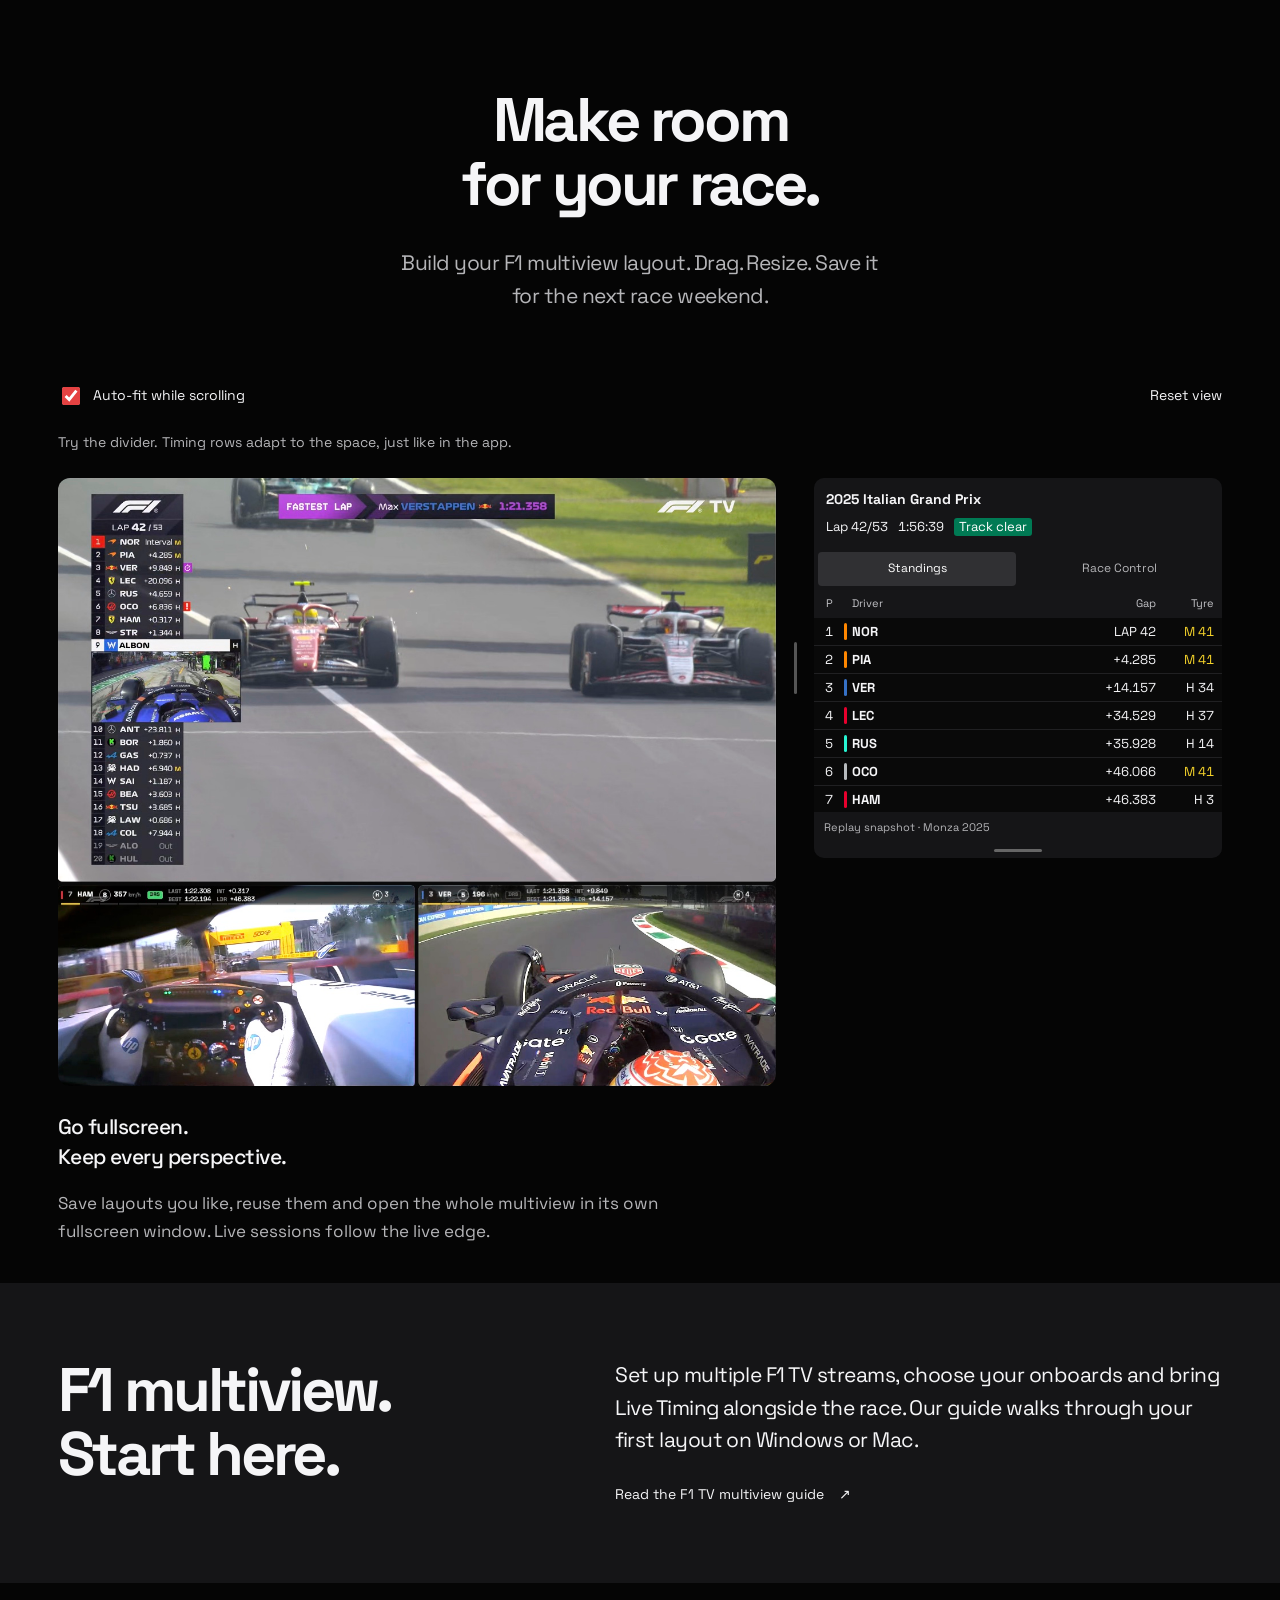
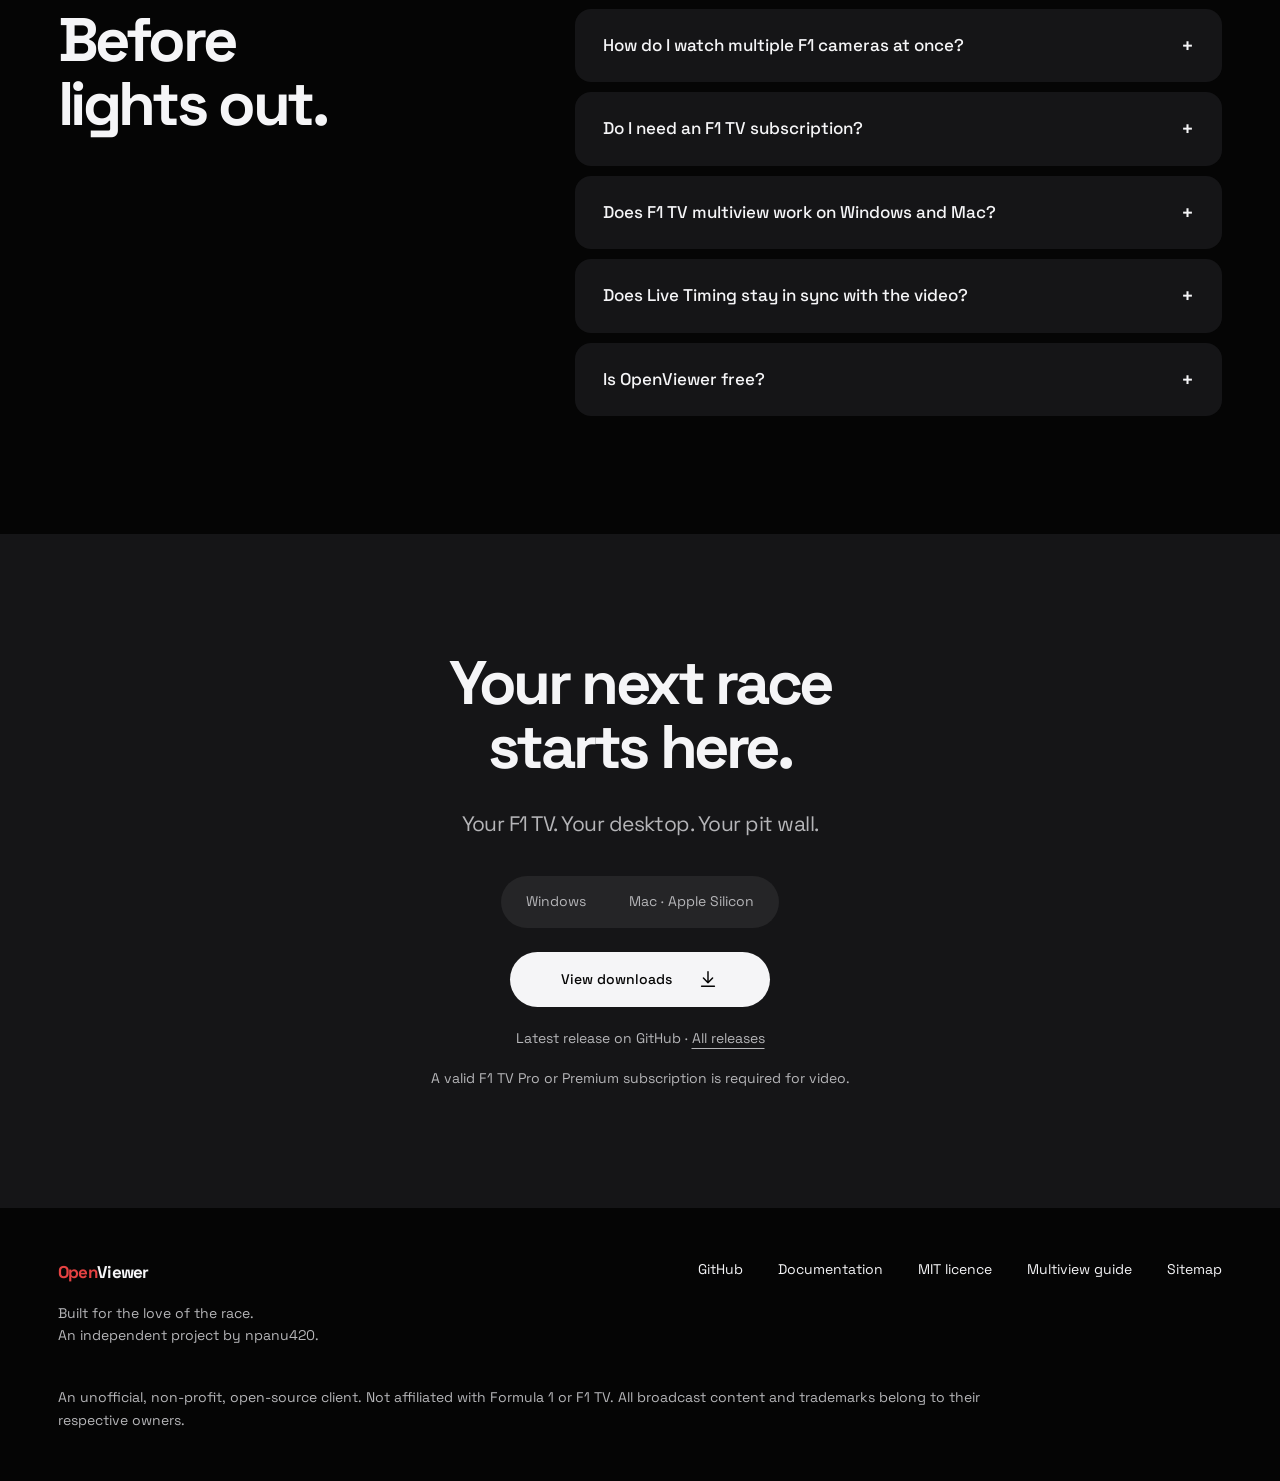
==== commit 6c9fc3ed: "Correct synchronized Live Timing descriptions" ====
--- a/index.html
+++ b/index.html
@@ -155,7 +155,7 @@
 
 <section class="timing section-space" id="timing">
   <div class="frame timing-layout">
-    <div class="timing-copy"><h2>F1 live timing.<br> In the moment.</h2><p class="lead">Read the gaps. Follow the stint. Hear the radio.</p><p class="muted">For replays, Live Timing automatically aligns standings, sector times, tyre stints, Race Control and team radio with the video.</p><p class="small muted">Manual alignment is available when a replay cannot be matched automatically.</p><a class="quiet-link" href="https://github.com/npanu420/F1OpenViewer#live-timing">Inside Live Timing <span aria-hidden="true">↗</span></a></div>
+    <div class="timing-copy"><h2>F1 live timing.<br> In the moment.</h2><p class="lead">Read the gaps. Follow the stint. Hear the radio.</p><p class="muted">Live Timing keeps standings, sector times, tyre stints, Race Control and team radio synchronized with the video, during live sessions and replays.</p><p class="small muted">Live and replay data follow the moment you are watching.</p><a class="quiet-link" href="https://github.com/npanu420/F1OpenViewer#live-timing">Inside Live Timing <span aria-hidden="true">↗</span></a></div>
     <div class="timing-gallery" data-ui><button class="image-button timing-image" type="button" data-enlarge aria-label="Enlarge Focus view with Live Timing"><img src="assets/focus-timing.jpg" width="1920" height="1080" alt="An onboard video, three supporting feeds and synchronized Live Timing" loading="lazy"></button><div class="timing-detail"><div class="source-crop crop-timing-detail"><img src="assets/focus-timing.jpg" width="1920" height="1080" alt="Detail of the actual OpenViewer timing panel" loading="lazy"></div></div></div>
   </div>
 </section>
@@ -180,7 +180,7 @@
   <details><summary>How do I watch multiple F1 cameras at once?<span aria-hidden="true">+</span></summary><p>Open a session in OpenViewer, choose the main feed and the onboard cameras you want, then use auto layout or arrange the panels yourself. See the <a href="f1-tv-multiview/">F1 TV multiview setup guide</a> for the full walkthrough.</p></details>
   <details><summary>Do I need an F1 TV subscription?<span aria-hidden="true">+</span></summary><p>Yes. Video playback requires your own active F1 TV Pro or Premium subscription. F1 TV’s regional restrictions and entitlement checks still apply.</p></details>
   <details><summary>Does F1 TV multiview work on Windows and Mac?<span aria-hidden="true">+</span></summary><p>Windows and macOS are supported. The Mac download is for Apple Silicon. The download buttons check the latest published release on GitHub; see the release page for every available build.</p></details>
-  <details><summary>Is Live Timing available during live sessions?<span aria-hidden="true">+</span></summary><p>Yes. The live timing feed can run tens of seconds ahead of the F1 TV video. Automatic video alignment on this page refers to replays.</p></details>
+  <details><summary>Does Live Timing stay in sync with the video?<span aria-hidden="true">+</span></summary><p>Yes. Live Timing stays synchronized with the video during live sessions and replays, so standings, gaps, tyre stints, Race Control and team radio follow the action you are watching.</p></details>
   <details><summary>Is OpenViewer free?<span aria-hidden="true">+</span></summary><p>The app is free and open source under the MIT licence, with no ads or telemetry. Your F1 TV video subscription is separate. Live Timing uses a public archive and does not require F1 TV login.</p></details>
 </div></div></section>
 
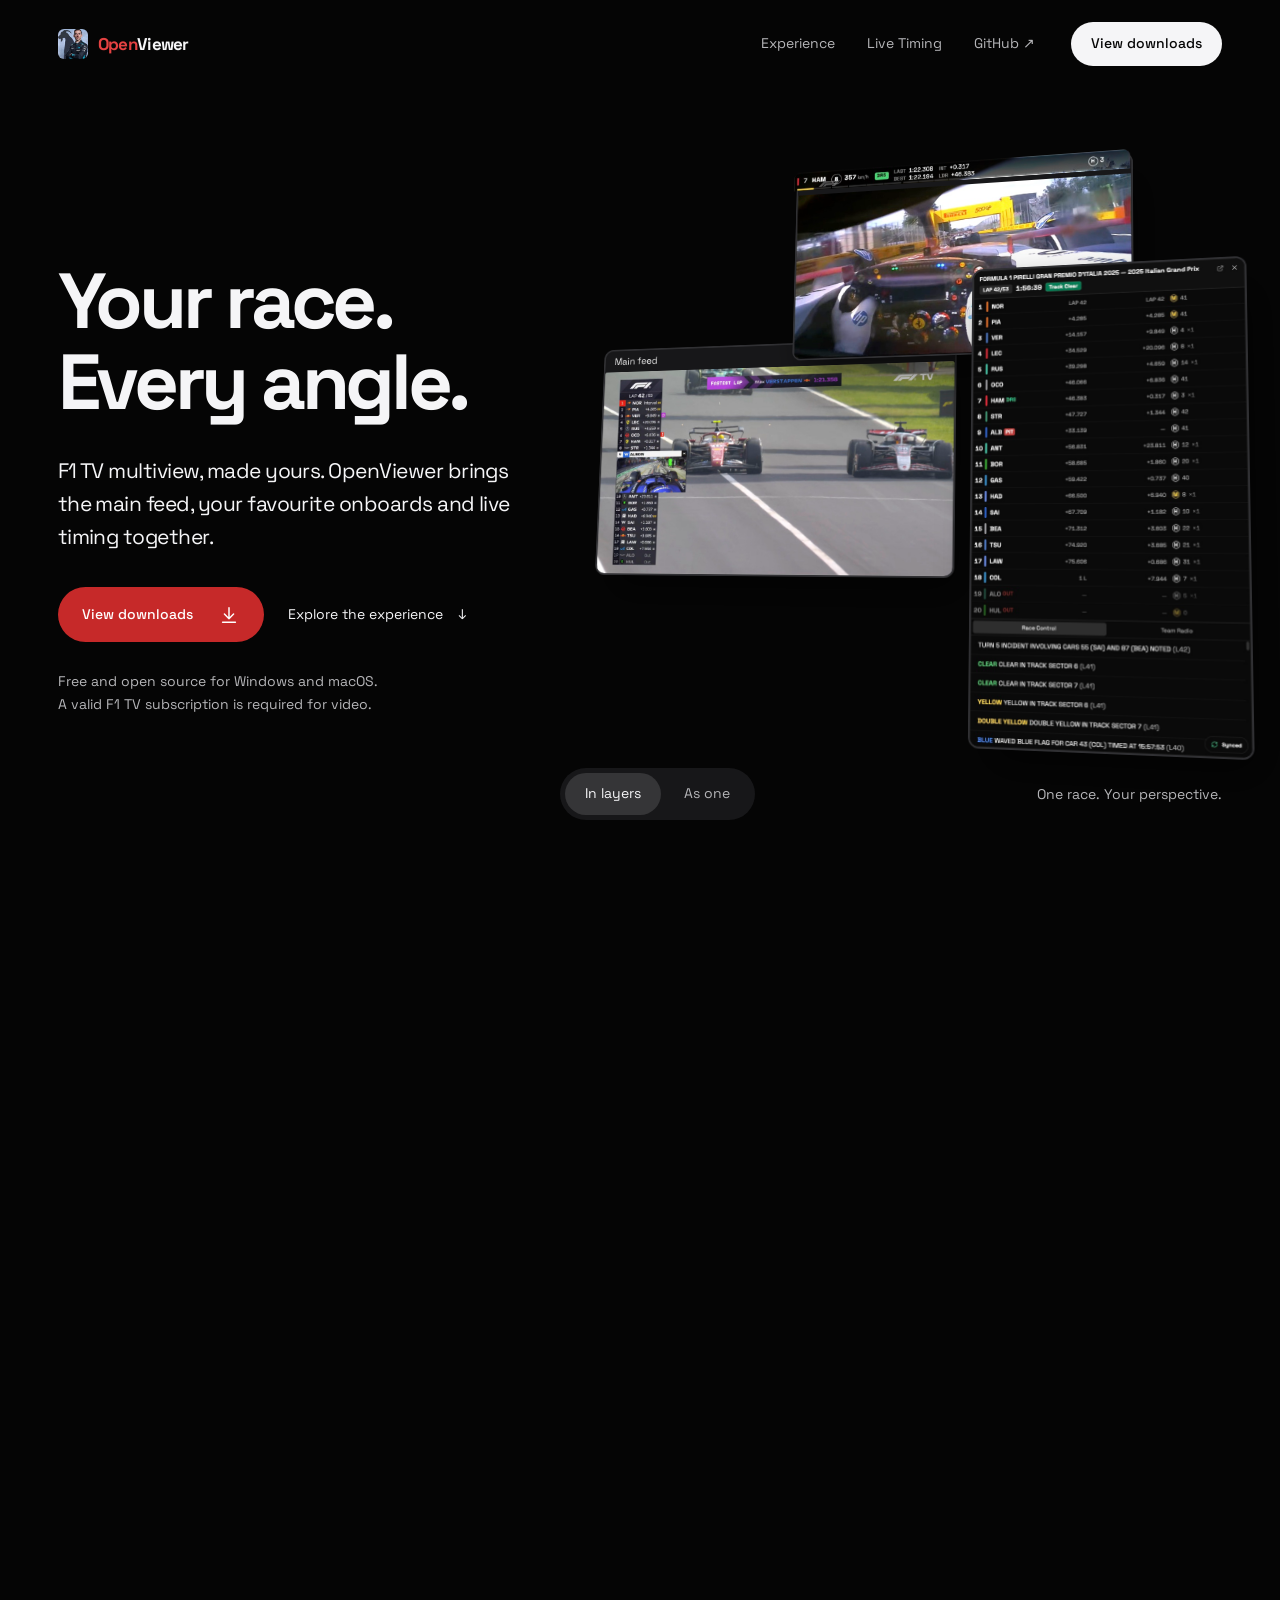
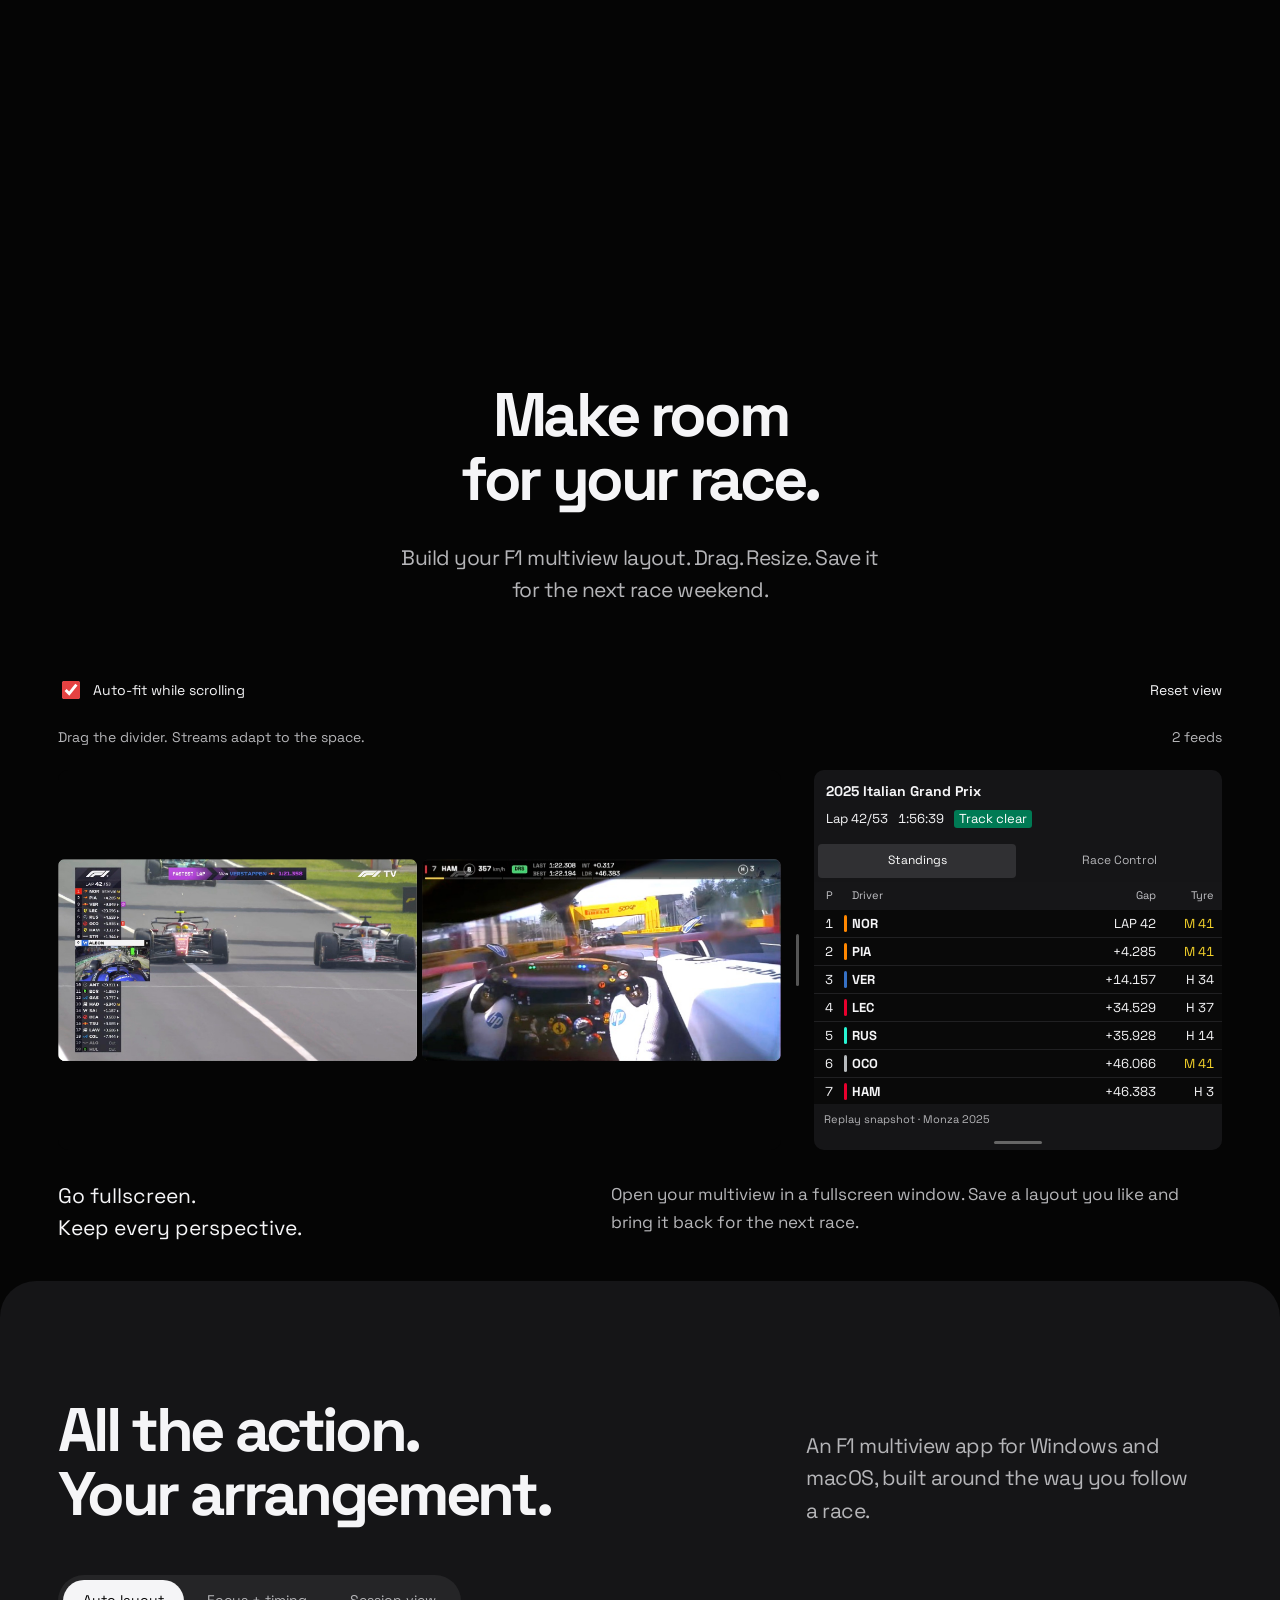
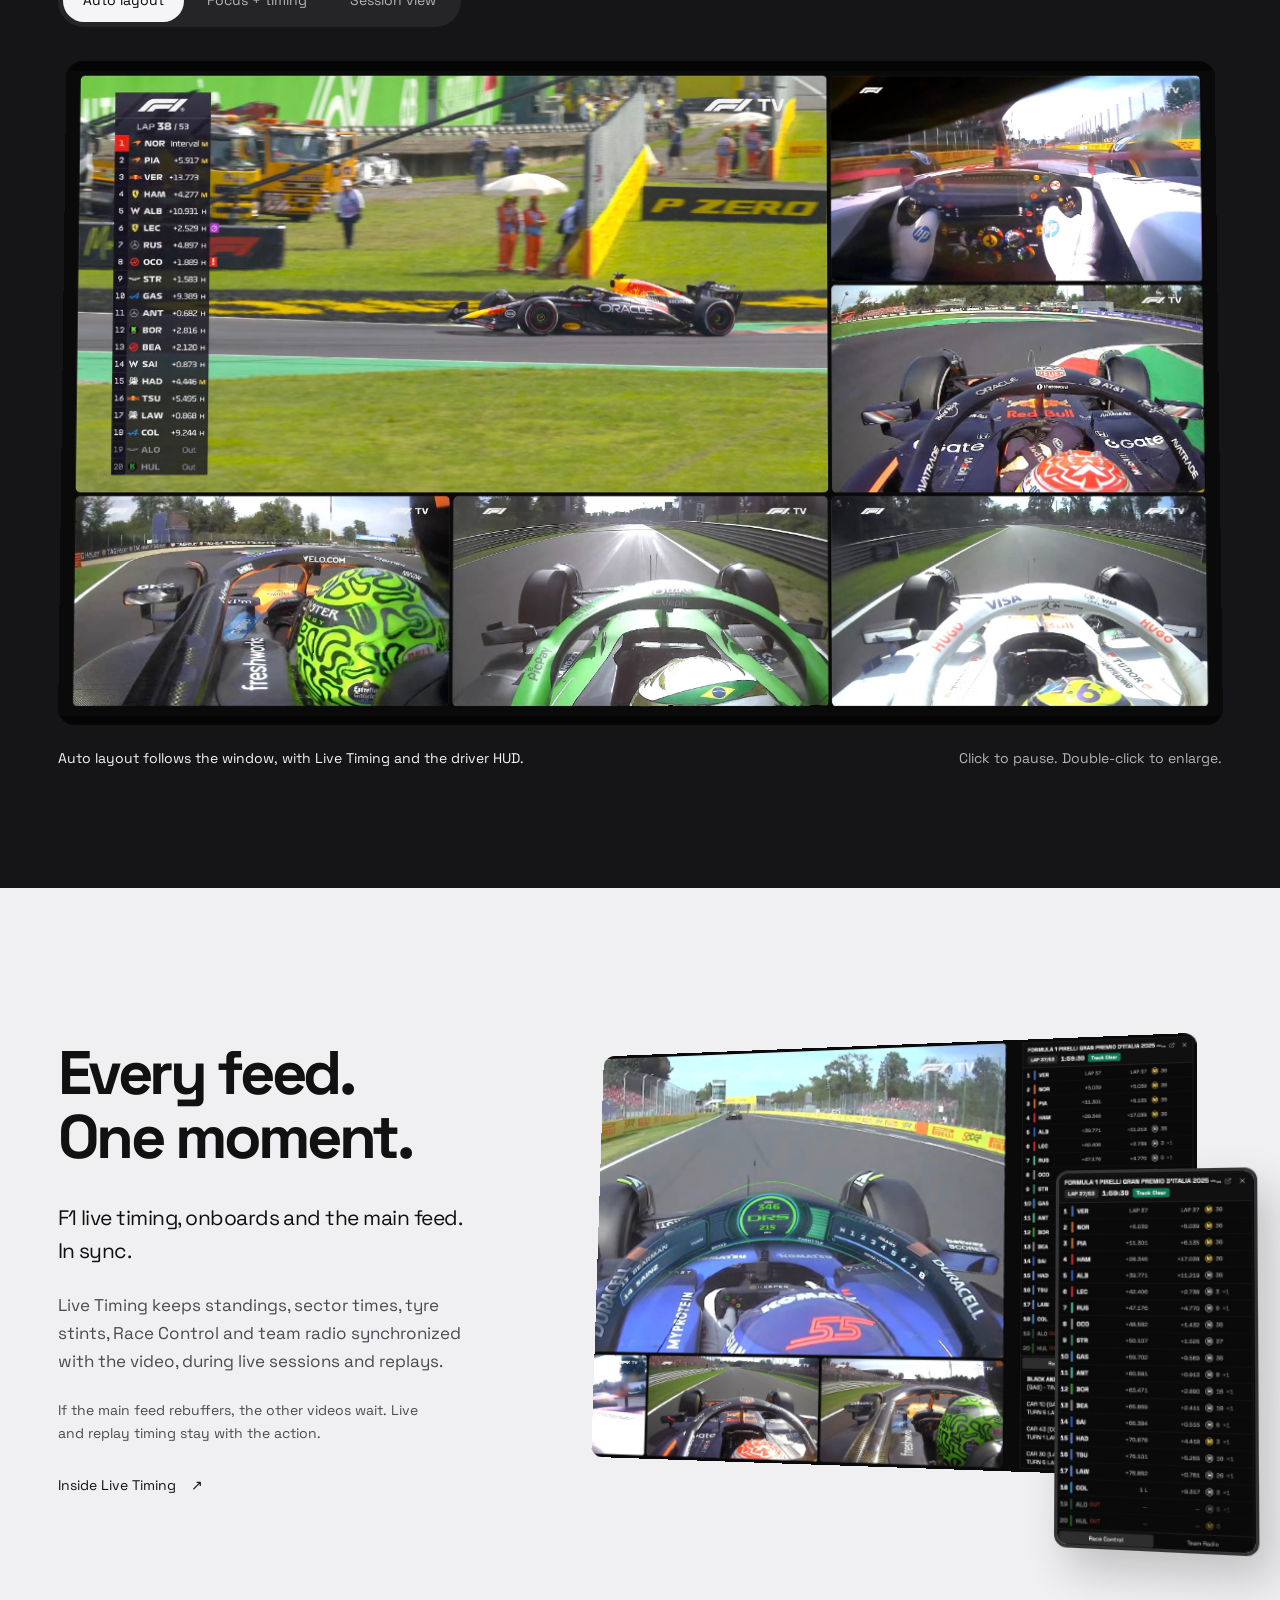
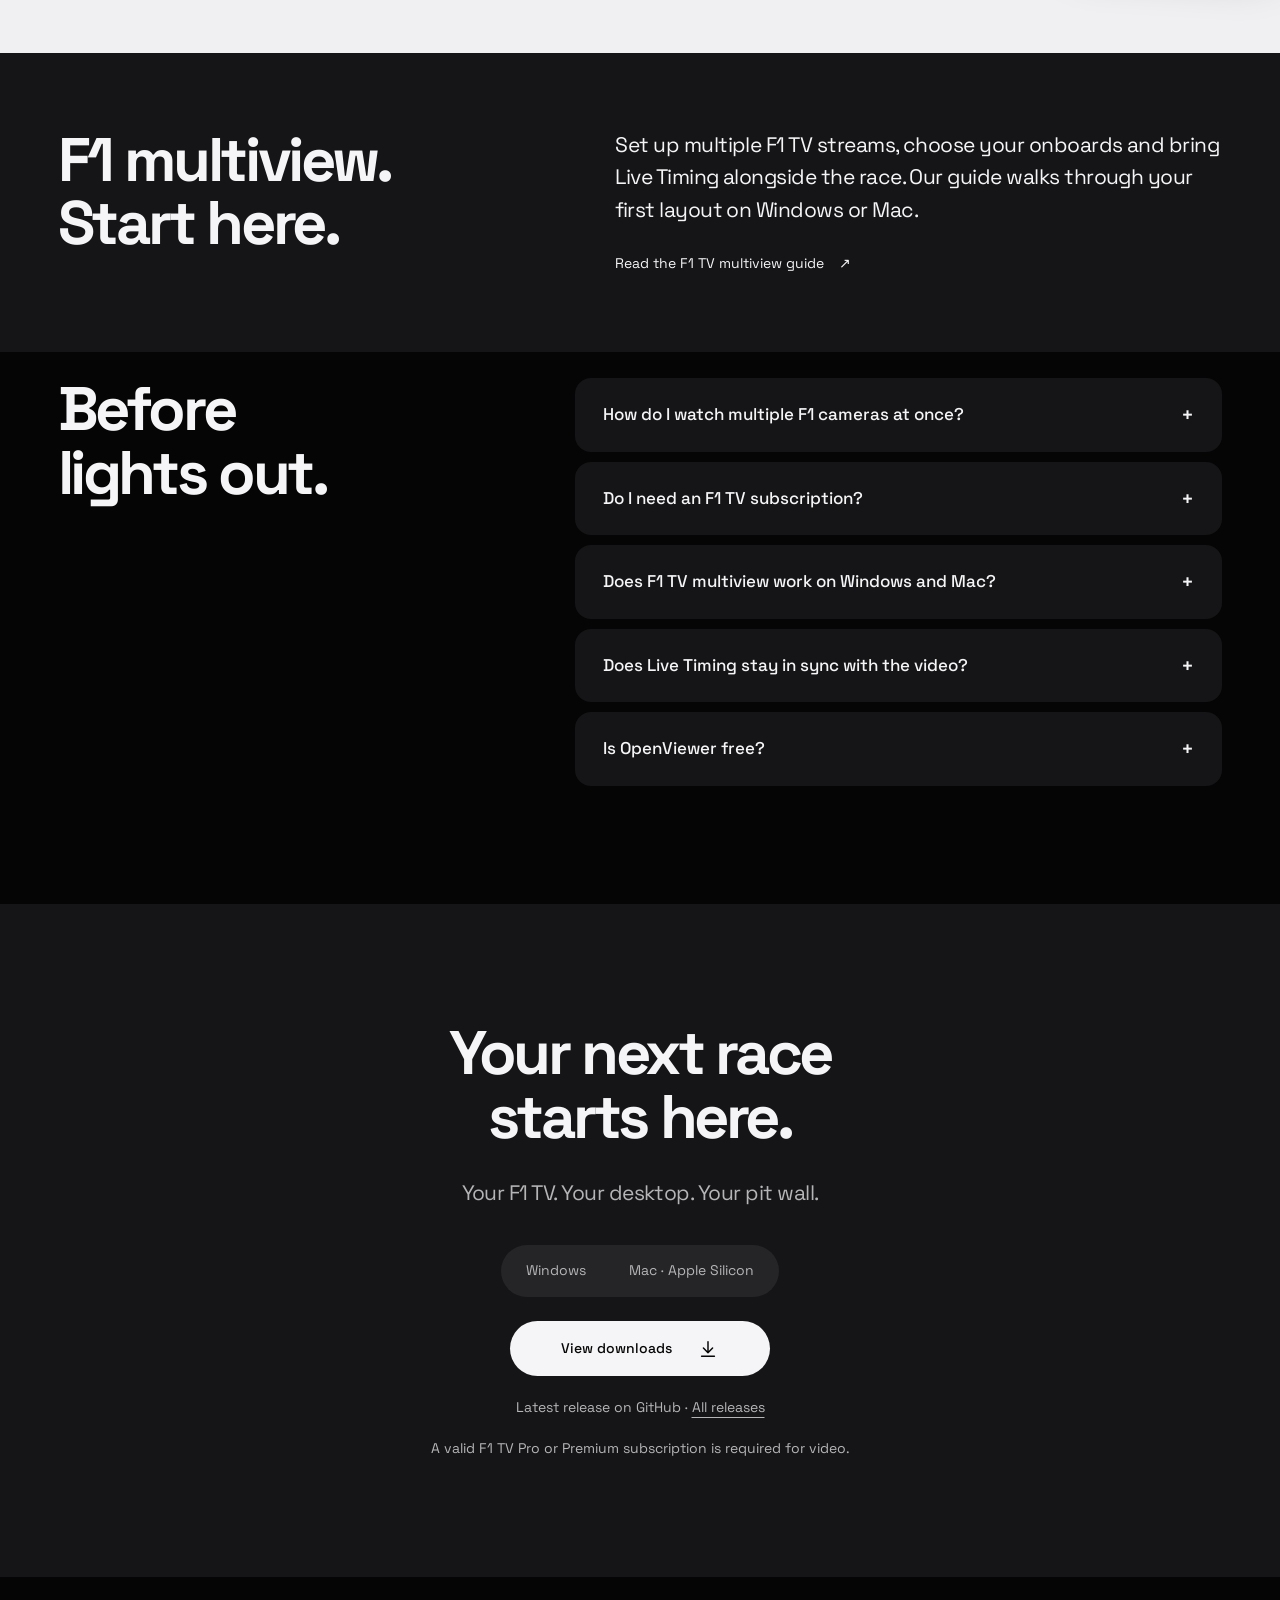
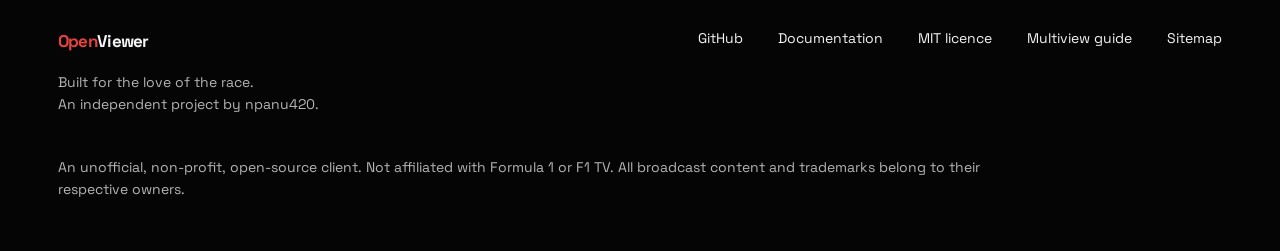
==== commit 5e9ae3e0: "Add responsive automatic multiview and move the demo earlier" ====
--- a/index.html
+++ b/index.html
@@ -29,14 +29,15 @@
   <link rel="icon" href="assets/app-icon.png">
   <link rel="preload" href="assets/space-grotesk-700.woff2" as="font" type="font/woff2" crossorigin>
   <link rel="stylesheet" href="assets/motion/stage.css">
-  <link rel="stylesheet" href="pitwall.css?v=20261114-search">
+  <link rel="stylesheet" href="pitwall.css?v=20261116-layout">
   <script>document.documentElement.classList.add('js')</script>
   <script src="assets/motion/gsap.min.js" defer></script>
   <script src="assets/motion/ScrollTrigger.min.js" defer></script>
   <script src="assets/motion/stage.js" defer></script>
   <script src="pitwall.js" defer></script>
   <script src="downloads.js" defer></script>
-  <script src="timing-demo.js" defer></script>
+  <script src="auto-tiling.js" defer></script>
+  <script src="timing-demo.js?v=20261116-layout" defer></script>
   <script type="application/ld+json">
 {
   "@context": "https://schema.org",
@@ -107,7 +108,7 @@
 <header class="site-header">
   <div class="header-inner frame">
     <a class="brand" href="#overview" aria-label="OpenViewer home"><img src="assets/app-icon.png" width="30" height="30" alt=""><span><b>Open</b>Viewer</span></a>
-    <nav aria-label="Main navigation"><a href="#experience">Experience</a><a href="#timing">Live Timing</a><a href="https://github.com/npanu420/F1OpenViewer">GitHub <span aria-hidden="true">↗</span></a></nav>
+    <nav aria-label="Main navigation"><a href="#layouts">Experience</a><a href="#timing">Live Timing</a><a href="https://github.com/npanu420/F1OpenViewer">GitHub <span aria-hidden="true">↗</span></a></nav>
     <a class="button button-small" data-download href="https://github.com/npanu420/F1OpenViewer/releases/latest"><span data-download-label>View downloads</span></a>
   </div>
 </header>
@@ -116,7 +117,7 @@
   <div class="hero-copy">
     <h1>Your race.<br> Every angle.</h1>
     <p class="lead">F1 TV multiview, made yours. OpenViewer brings the main feed, your favourite onboards and live timing together.</p>
-    <div class="hero-actions"><a class="button button-red" data-download href="https://github.com/npanu420/F1OpenViewer/releases/latest"><span data-download-label>View downloads</span> <svg viewBox="0 0 24 24" aria-hidden="true"><path d="M12 4v12m-5-5 5 5 5-5M5 20h14"/></svg></a><a class="quiet-link" href="#experience">Explore the experience <span aria-hidden="true">↓</span></a></div>
+    <div class="hero-actions"><a class="button button-red" data-download href="https://github.com/npanu420/F1OpenViewer/releases/latest"><span data-download-label>View downloads</span> <svg viewBox="0 0 24 24" aria-hidden="true"><path d="M12 4v12m-5-5 5 5 5-5M5 20h14"/></svg></a><a class="quiet-link" href="#layouts">Explore the experience <span aria-hidden="true">↓</span></a></div>
     <p class="small muted hero-requirement">Free and open source for Windows and macOS.<br>  A valid F1 TV subscription is required for video.</p>
   </div>
   <div class="hero-visual" data-ui aria-label="An exploded view of the actual OpenViewer multiview">
@@ -131,6 +132,20 @@
   </div>
 </div></div></section>
 
+<section class="layout-story section-space" id="layouts">
+  <div class="frame"><div class="layout-heading"><h2>Make room<br> for your race.</h2><p class="lead muted">Build your F1 multiview layout. Drag. Resize. Save it for the next race weekend.</p></div><div class="dock-demo-controls"><label class="auto-fit-label"><input type="checkbox" data-dock-auto checked> Auto-fit while scrolling</label><button class="text-button" type="button" data-dock-reset>Reset view</button></div><label class="dock-width-control"><span>Timing width</span><input type="range" data-dock-width min="280" max="800" step="1" value="360" aria-label="Live Timing width"></label><div class="dock-demo-note"><p class="small muted">Drag the divider. Streams adapt to the space.</p><output class="small muted" data-feed-count aria-live="polite" aria-atomic="true">3 feeds</output></div><div class="wide-screen layout-showcase" data-ui>
+      <div class="layout-video-column"><div class="auto-feed-canvas" aria-label="Interactive automatic multiview layout"><button class="image-button auto-feed" data-feed="main" type="button" data-enlarge aria-label="Enlarge main race feed"><span class="auto-feed-crop" style="--feed-scale:152.744630%;--feed-left:-2.307080%;--feed-top:-1.133144%"><img src="assets/race-detail.jpg" width="1920" height="1080" alt="Main race feed" loading="lazy"></span></button><button class="image-button auto-feed" data-feed="ham" type="button" data-enlarge aria-label="Enlarge hamilton onboard with driver hud"><span class="auto-feed-crop" style="--feed-scale:307.200000%;--feed-left:-4.640000%;--feed-top:-204.545455%"><img src="assets/race-detail.jpg" width="1920" height="1080" alt="Hamilton onboard with driver HUD" loading="lazy"></span></button><button class="image-button auto-feed" data-feed="ver" type="button" data-enlarge aria-label="Enlarge verstappen onboard with driver hud"><span class="auto-feed-crop" style="--feed-scale:307.200000%;--feed-left:-105.600000%;--feed-top:-204.545455%"><img src="assets/race-detail.jpg" width="1920" height="1080" alt="Verstappen onboard with driver HUD" loading="lazy"></span></button><button class="image-button auto-feed" data-feed="nor" type="button" data-enlarge aria-label="Enlarge mclaren onboard" hidden><span class="auto-feed-crop" style="--feed-scale:310.177706%;--feed-left:-3.877221%;--feed-top:-205.747126%"><img src="assets/multiview.jpg" width="1920" height="1080" alt="McLaren onboard" loading="lazy"></span></button><button class="image-button auto-feed" data-feed="hul" type="button" data-enlarge aria-label="Enlarge sauber onboard" hidden><span class="auto-feed-crop" style="--feed-scale:310.177706%;--feed-left:-105.169628%;--feed-top:-205.747126%"><img src="assets/multiview.jpg" width="1920" height="1080" alt="Sauber onboard" loading="lazy"></span></button><button class="image-button auto-feed" data-feed="law" type="button" data-enlarge aria-label="Enlarge racing bulls onboard" hidden><span class="auto-feed-crop" style="--feed-scale:310.177706%;--feed-left:-206.300485%;--feed-top:-205.747126%"><img src="assets/multiview.jpg" width="1920" height="1080" alt="Racing Bulls onboard" loading="lazy"></span></button></div></div>
+      <div class="dock-width-handle" role="separator" tabindex="0" aria-orientation="vertical" aria-label="Resize Live Timing width" aria-valuemin="280" aria-valuemax="800" aria-valuenow="360"><span></span></div>
+      <figure class="layout-timing-panel interactive-dock" aria-label="Interactive replay timing snapshot">
+        <header class="dock-session"><strong>2025 Italian Grand Prix</strong><div><span>Lap 42/53</span><span>1:56:39</span><span class="track-clear">Track clear</span></div></header>
+        <div class="dock-panel-tabs" role="tablist" aria-label="Timing panels"><button type="button" role="tab" data-dock-tab="standings" aria-selected="true" aria-controls="dock-standings" id="dock-tab-standings">Standings</button><button type="button" role="tab" data-dock-tab="control" aria-selected="false" aria-controls="dock-control" id="dock-tab-control" tabindex="-1">Race Control</button></div>
+        <div class="dock-content"><div class="dock-standings" id="dock-standings" role="tabpanel" aria-labelledby="dock-tab-standings"><table aria-label="Italian Grand Prix replay standings"><thead><tr><th scope="col">P</th><th scope="col">Driver</th><th scope="col">Gap</th><th scope="col" class="dock-interval">Interval</th><th scope="col">Tyre</th></tr></thead><tbody></tbody></table></div><div class="dock-control" id="dock-control" role="tabpanel" aria-labelledby="dock-tab-control" hidden></div></div>
+        <figcaption class="dock-snapshot">Replay snapshot · Monza 2025</figcaption>
+        <div class="dock-height-handle" role="separator" tabindex="0" aria-orientation="horizontal" aria-label="Resize Live Timing height" aria-valuemin="380" aria-valuemax="1120" aria-valuenow="620"><span></span></div>
+      </figure>
+    </div><div class="layout-caption"><p>Go fullscreen.<br> Keep every perspective.</p><p class="muted">Open your multiview in a fullscreen window. Save a layout you like and bring it back for the next race.</p></div></div>
+</section>
+
 <section class="experience section-space" id="experience">
   <div class="frame">
     <div class="section-heading"><h2>All the action.<br> Your arrangement.</h2><p class="lead muted">An F1 multiview app for Windows and macOS, built around the way you follow a race.</p></div>
@@ -140,39 +155,16 @@
   </div>
 </section>
 
-<section class="sync-scene" id="sync" aria-label="Synchronized multiview">
-  <div class="scene-stage">
-    <div class="frame sync-content"><div class="sync-heading"><h2>Every feed.<br> One moment.</h2><p class="lead muted">The main feed sets the pace. Automatic stream sync keeps your F1 onboards in step, even when the race feed rebuffers.</p></div>
-      <div class="assembly-perspective" data-ui><div class="assembly-screen" data-move>
-        <div class="assembly-piece piece-a" data-move><img src="assets/multiview.jpg" width="1920" height="1080" alt="Main race feed" loading="lazy"></div>
-        <div class="assembly-piece piece-b" data-move><img src="assets/multiview.jpg" width="1920" height="1080" alt="Two onboard views" loading="lazy"></div>
-        <div class="assembly-piece piece-c" data-move><img src="assets/multiview.jpg" width="1920" height="1080" alt="Additional selected onboard cameras" loading="lazy"></div>
-      </div></div>
-      <p class="small muted sync-caption">Different perspectives. The same point in the race.</p>
-    </div>
-  </div>
-</section>
+
 
 <section class="timing section-space" id="timing">
   <div class="frame timing-layout">
-    <div class="timing-copy"><h2>F1 live timing.<br> In the moment.</h2><p class="lead">Read the gaps. Follow the stint. Hear the radio.</p><p class="muted">Live Timing keeps standings, sector times, tyre stints, Race Control and team radio synchronized with the video, during live sessions and replays.</p><p class="small muted">Live and replay data follow the moment you are watching.</p><a class="quiet-link" href="https://github.com/npanu420/F1OpenViewer#live-timing">Inside Live Timing <span aria-hidden="true">↗</span></a></div>
+    <div class="timing-copy"><h2>Every feed.<br> One moment.</h2><p class="lead">F1 live timing, onboards and the main feed. In sync.</p><p class="muted">Live Timing keeps standings, sector times, tyre stints, Race Control and team radio synchronized with the video, during live sessions and replays.</p><p class="small muted">If the main feed rebuffers, the other videos wait. Live and replay timing stay with the action.</p><a class="quiet-link" href="https://github.com/npanu420/F1OpenViewer#live-timing">Inside Live Timing <span aria-hidden="true">↗</span></a></div>
     <div class="timing-gallery" data-ui><button class="image-button timing-image" type="button" data-enlarge aria-label="Enlarge Focus view with Live Timing"><img src="assets/focus-timing.jpg" width="1920" height="1080" alt="An onboard video, three supporting feeds and synchronized Live Timing" loading="lazy"></button><div class="timing-detail"><div class="source-crop crop-timing-detail"><img src="assets/focus-timing.jpg" width="1920" height="1080" alt="Detail of the actual OpenViewer timing panel" loading="lazy"></div></div></div>
   </div>
 </section>
 
-<section class="layout-story section-space" id="layouts">
-  <div class="frame"><div class="layout-heading"><h2>Make room<br> for your race.</h2><p class="lead muted">Build your F1 multiview layout. Drag. Resize. Save it for the next race weekend.</p></div><div class="dock-demo-controls"><label class="auto-fit-label"><input type="checkbox" data-dock-auto checked> Auto-fit while scrolling</label><button class="text-button" type="button" data-dock-reset>Reset view</button></div><p class="small muted dock-demo-note">Try the divider. Timing rows adapt to the space, just like in the app.</p><div class="wide-screen layout-showcase" data-ui>
-      <div class="layout-video-column"><button class="image-button" type="button" data-enlarge aria-label="Enlarge the race view and onboard data"><span class="source-crop crop-race-view"><img src="assets/race-detail.jpg" width="1920" height="1080" alt="Main race feed with Hamilton and Verstappen onboards, including their data bars" loading="lazy"></span></button><div class="layout-bottom"><p>Go fullscreen.<br> Keep every perspective.</p><p class="muted">Save layouts you like, reuse them and open the whole multiview in its own fullscreen window. Live sessions follow the live edge.</p></div></div>
-      <div class="dock-width-handle" role="separator" tabindex="0" aria-orientation="vertical" aria-label="Resize Live Timing width" aria-valuemin="280" aria-valuemax="800" aria-valuenow="360"><span></span></div>
-      <figure class="layout-timing-panel interactive-dock" aria-label="Interactive replay timing snapshot">
-        <header class="dock-session"><strong>2025 Italian Grand Prix</strong><div><span>Lap 42/53</span><span>1:56:39</span><span class="track-clear">Track clear</span></div></header>
-        <div class="dock-panel-tabs" role="tablist" aria-label="Timing panels"><button type="button" role="tab" data-dock-tab="standings" aria-selected="true" aria-controls="dock-standings" id="dock-tab-standings">Standings</button><button type="button" role="tab" data-dock-tab="control" aria-selected="false" aria-controls="dock-control" id="dock-tab-control" tabindex="-1">Race Control</button></div>
-        <div class="dock-content"><div class="dock-standings" id="dock-standings" role="tabpanel" aria-labelledby="dock-tab-standings"><table aria-label="Italian Grand Prix replay standings"><thead><tr><th scope="col">P</th><th scope="col">Driver</th><th scope="col">Gap</th><th scope="col" class="dock-interval">Interval</th><th scope="col">Tyre</th></tr></thead><tbody></tbody></table></div><div class="dock-control" id="dock-control" role="tabpanel" aria-labelledby="dock-tab-control" hidden></div></div>
-        <figcaption class="dock-snapshot">Replay snapshot · Monza 2025</figcaption>
-        <div class="dock-height-handle" role="separator" tabindex="0" aria-orientation="horizontal" aria-label="Resize Live Timing height" aria-valuemin="380" aria-valuemax="1120" aria-valuenow="620"><span></span></div>
-      </figure>
-    </div></div>
-</section>
+
 
 <section class="reading-section" id="guide"><div class="frame reading-grid"><h2>F1 multiview.<br> Start here.</h2><div><p class="lead">Set up multiple F1 TV streams, choose your onboards and bring Live Timing alongside the race. Our guide walks through your first layout on Windows or Mac.</p><a class="quiet-link" href="f1-tv-multiview/">Read the F1 TV multiview guide <span aria-hidden="true">↗</span></a></div></div></section>
 
--- a/pitwall.css
+++ b/pitwall.css
@@ -98,3 +98,13 @@
 .reading-section{background:var(--surface);padding-block:76px}.reading-grid{display:grid;grid-template-columns:1fr 1.25fr;gap:72px;align-items:start}.reading-grid .lead{max-width:52ch}.reading-grid .quiet-link{margin-top:26px}.footer-links{flex-wrap:wrap;justify-content:flex-end;row-gap:12px}
 @media(max-width:900px){.reading-grid{gap:40px}.reading-grid h2{font-size:46px}}
 @media(max-width:650px){.reading-section{padding-block:56px}.reading-grid{display:block}.reading-grid h2{font-size:var(--heading-type)}.reading-grid .lead{margin-top:26px}.footer-links{justify-content:flex-start}}
+
+/* The layout demo uses the app's exact-aspect tile solver and real interface captures. */
+.auto-feed-canvas{position:relative;isolation:isolate;display:grid;grid-template-columns:1fr 1fr;gap:5px;min-width:0;border-radius:10px;overflow:hidden;background:#050505;contain:layout style}.auto-feed:first-child{grid-column:1/-1}.auto-feed{position:relative;aspect-ratio:16/9;border-radius:7px;overflow:hidden;background:#111;transform-origin:0 0;will-change:transform}.auto-feed[hidden]{display:none!important}.auto-feed-canvas[data-ready=true]{display:block;height:var(--feed-canvas-height,520px);transition:none}.auto-feed-canvas[data-ready=true] .auto-feed{position:absolute;left:0;top:0;aspect-ratio:auto}.auto-feed-crop{position:absolute;inset:0;display:block;overflow:hidden}.auto-feed-crop img{position:absolute;width:var(--feed-scale);max-width:none;height:auto;left:var(--feed-left);top:var(--feed-top);aspect-ratio:auto;object-fit:initial;object-position:initial;transition:none!important;transform:none!important}.auto-feed:focus-visible{outline-offset:-4px;z-index:8}
+.layout-showcase.wide-screen{gap:8px;grid-template-columns:minmax(0,1fr) 18px var(--dock-width,35%);align-items:start}.layout-video-column{min-width:0}.layout-showcase .dock-width-handle{position:relative;top:0}.layout-showcase .interactive-dock{position:relative;top:0}.dock-width-handle:before{content:'';position:absolute;inset:0 -8px}.dock-width-handle:focus-visible{outline-offset:-2px}.dock-demo-note{display:flex;align-items:baseline;justify-content:space-between;gap:16px;margin-bottom:22px}.dock-demo-note output{white-space:nowrap}.dock-width-control{display:none}.layout-caption{display:grid;grid-template-columns:1fr 1.25fr;gap:64px;margin-top:30px}.layout-caption>p:first-child{font-size:var(--lead-type);line-height:1.5}.layout-caption>p:last-child{max-width:60ch}.layout-story{padding-top:96px;padding-bottom:88px}
+.interactive-dock[data-narrow=true] .dock-standings th:last-child,.interactive-dock[data-narrow=true] .dock-standings td:last-child{display:none}.interactive-dock[data-narrow=true] .dock-standings th:first-child,.interactive-dock[data-narrow=true] .dock-standings td:first-child{width:22px;padding-inline:2px}.interactive-dock[data-narrow=true] .dock-standings th:nth-child(2),.interactive-dock[data-narrow=true] .dock-standings td:nth-child(2){width:42px;padding-inline:5px}.interactive-dock[data-narrow=true] .dock-standings td,.interactive-dock[data-narrow=true] .dock-standings th{padding-inline:3px}.interactive-dock[data-narrow=true] .dock-standings table{font-size:12px}.interactive-dock[data-narrow=true] .dock-session{padding:8px;font-size:11px}.interactive-dock[data-narrow=true] .dock-session strong{font-size:12px;margin-bottom:4px}.interactive-dock[data-narrow=true] .dock-session>div{gap:4px}.interactive-dock[data-narrow=true] .dock-session>div>span:nth-child(2){display:none}.interactive-dock[data-narrow=true] .dock-snapshot{font-size:10px;padding-inline:5px}.interactive-dock[data-narrow=true] .dock-panel-tabs{flex-direction:column;gap:2px}.interactive-dock[data-narrow=true] .dock-panel-tabs button{min-height:28px;font-size:11px}
+@media(max-width:900px){.layout-caption{gap:36px}.layout-story{padding-top:76px;padding-bottom:68px}}
+@media(max-width:650px){.layout-story{padding-top:58px;padding-bottom:54px}.layout-showcase.wide-screen{display:grid;grid-template-columns:minmax(0,1fr) 14px var(--dock-width,42%);gap:4px;align-items:start}.layout-showcase .layout-video-column,.layout-showcase .layout-timing-panel{width:auto;max-width:none;align-self:start}.layout-showcase .dock-width-handle{display:flex;position:relative;top:0;height:var(--dock-height,400px)}.layout-showcase .interactive-dock{position:relative;top:0;min-width:0}.dock-width-control{display:flex;align-items:center;gap:20px;font-size:14px;margin-block:8px 12px}.dock-width-control input{width:100%;min-width:0;min-height:40px;accent-color:var(--accent);cursor:ew-resize}.dock-width-control span{white-space:nowrap}.dock-demo-note{gap:12px;margin-bottom:20px}.dock-demo-note p{font-size:13px}.dock-demo-note output{font-size:12px}.layout-caption{display:block;margin-top:26px}.layout-caption>p+p{margin-top:18px}.auto-feed{border-radius:4px}.auto-feed-canvas{border-radius:5px}.layout-showcase .interactive-dock{border-radius:6px}.dock-control p{padding:8px;font-size:11px}.dock-panel-tabs button{font-size:11px;padding-inline:0}}
+@media(prefers-reduced-motion:reduce){.auto-feed-canvas[data-ready=true]{transition:none}.auto-feed{will-change:auto}}
+
+@media(max-width:380px){.experience-controls .segmented button{font-size:12px;padding-inline:8px;flex:1 1 0;min-width:0;white-space:normal;min-height:54px}}
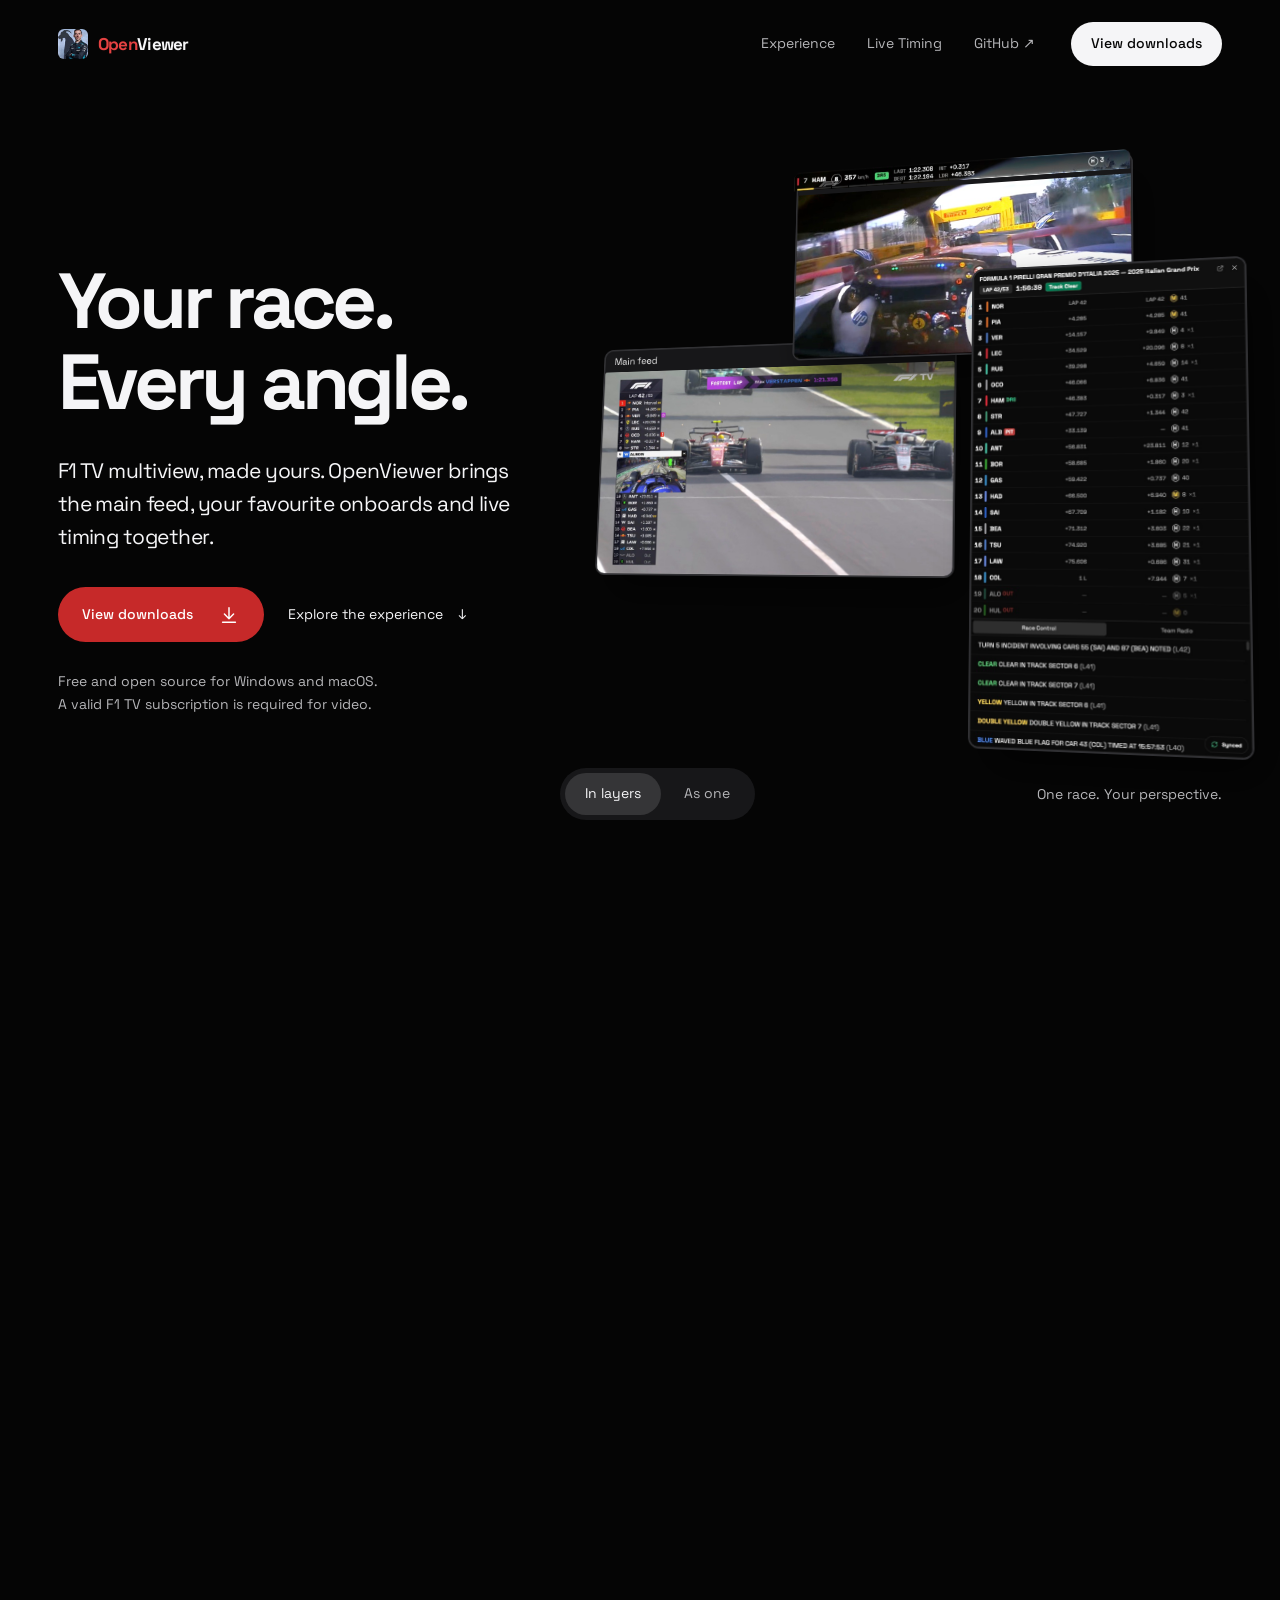
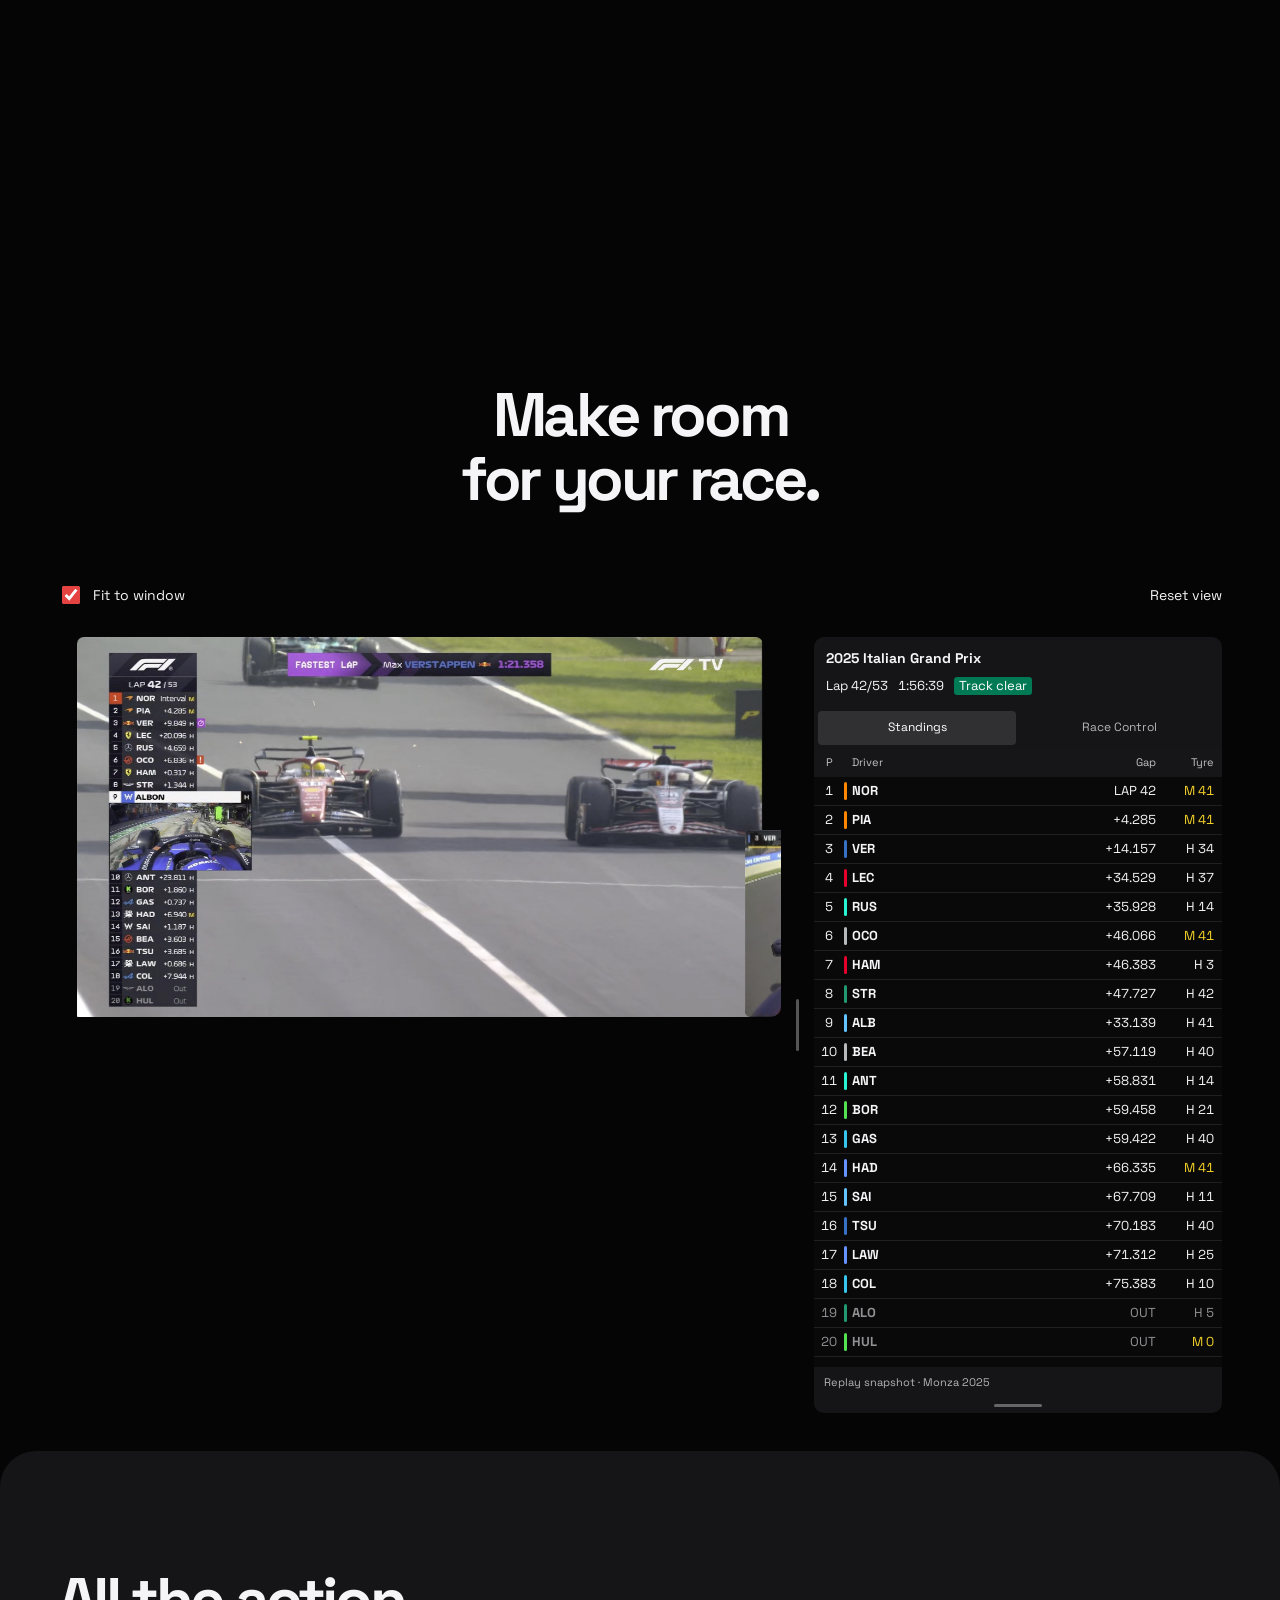
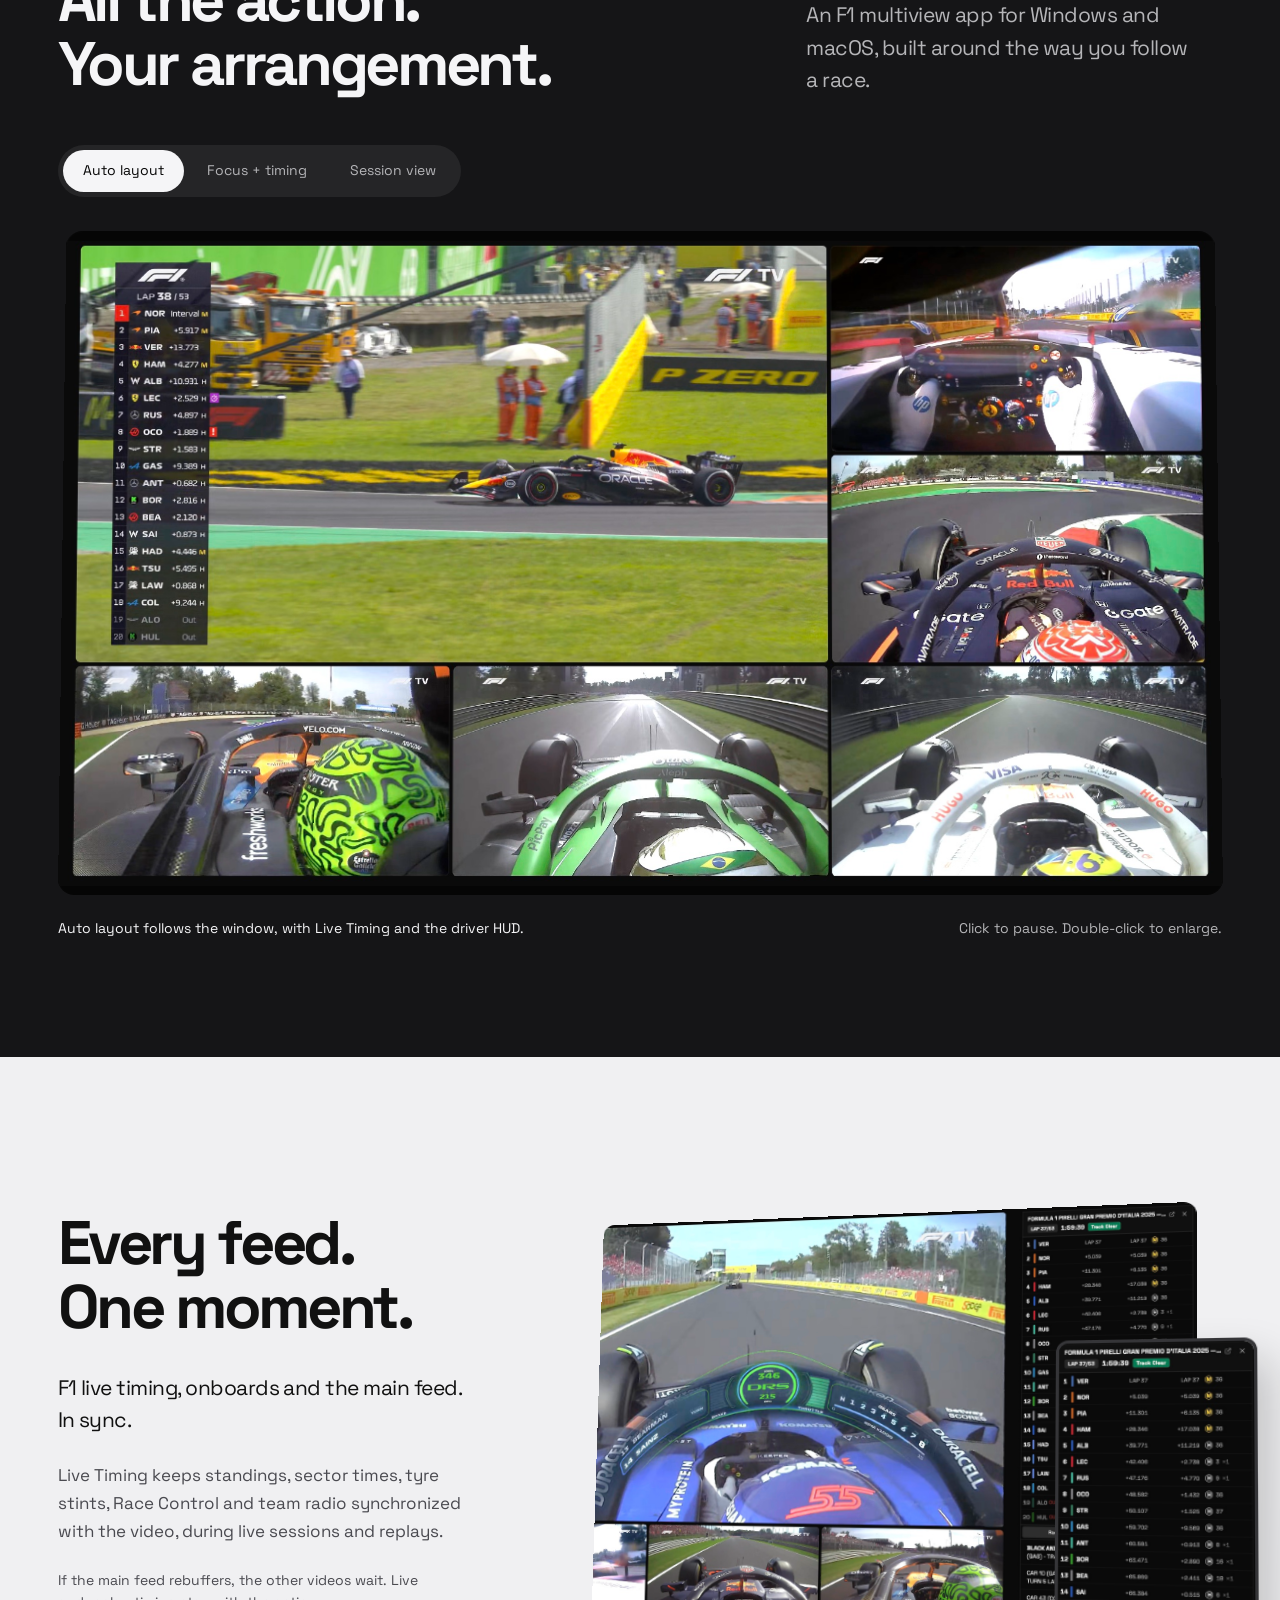
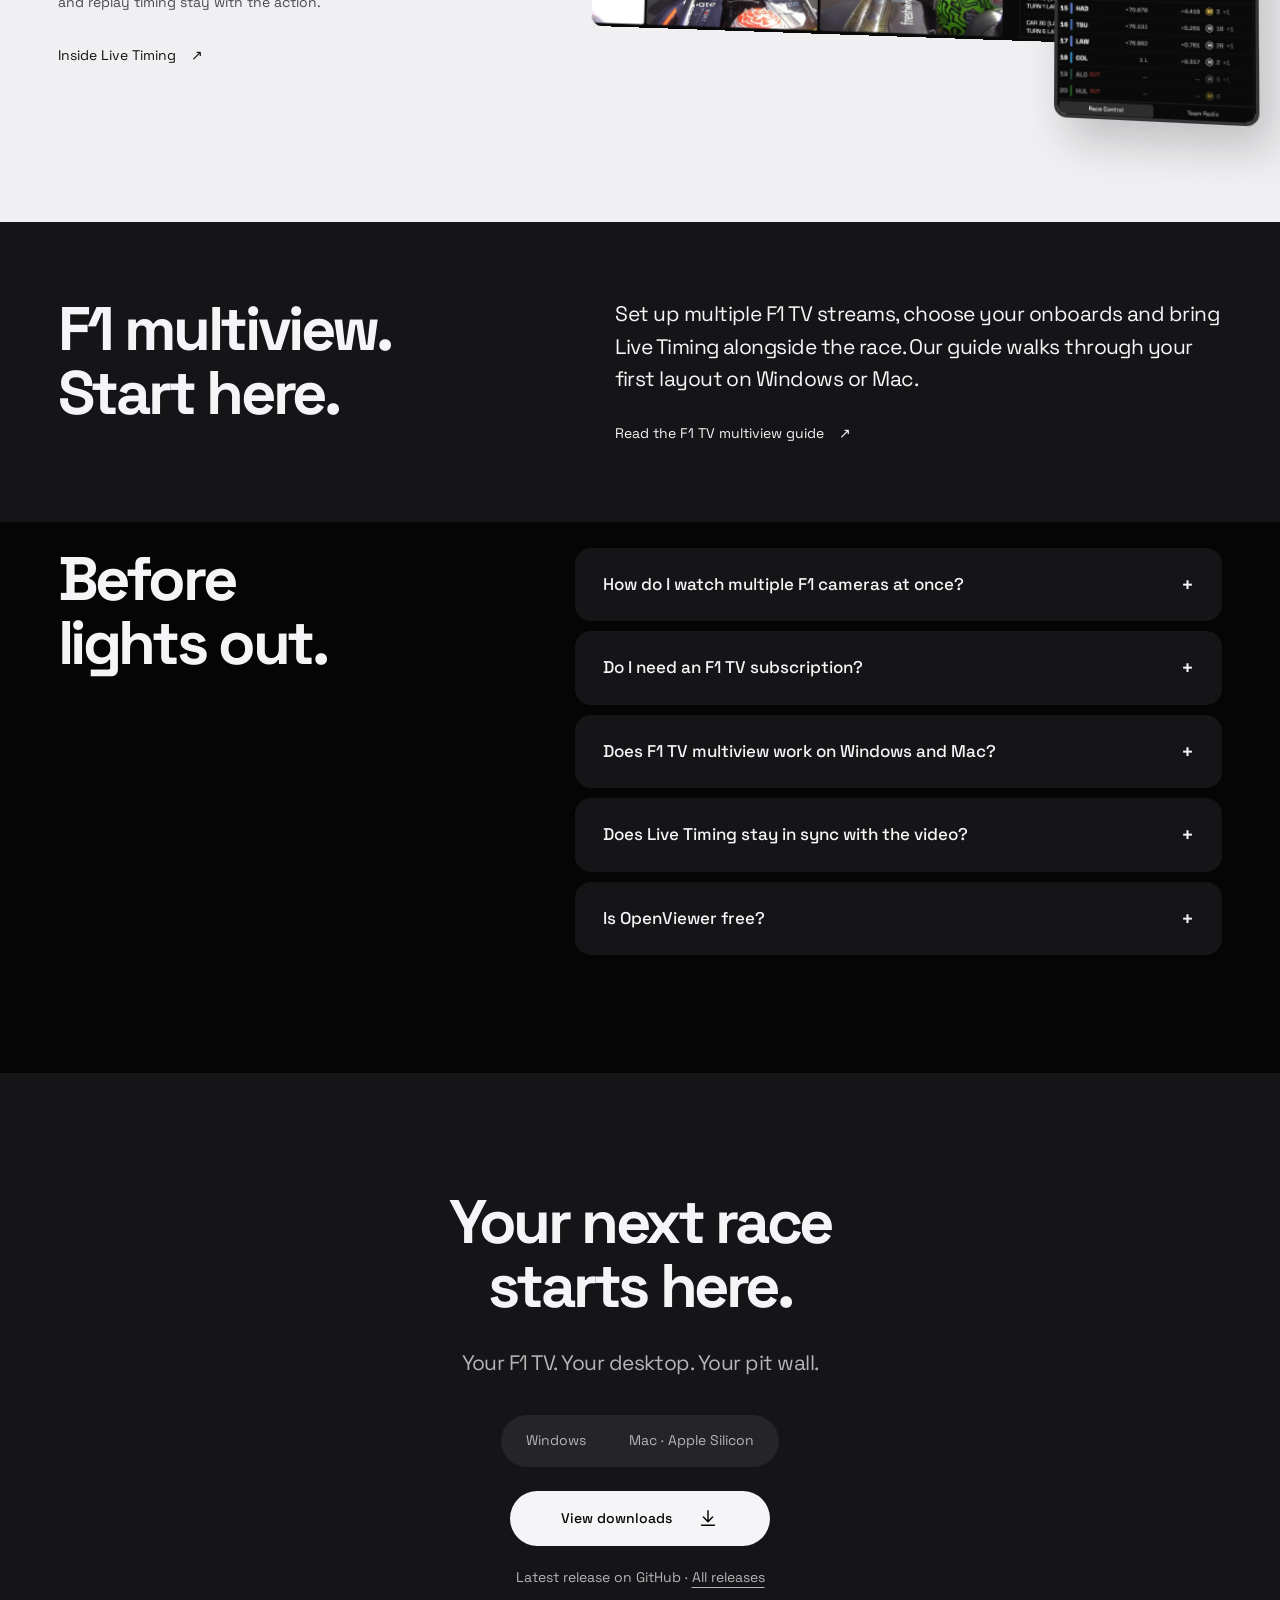
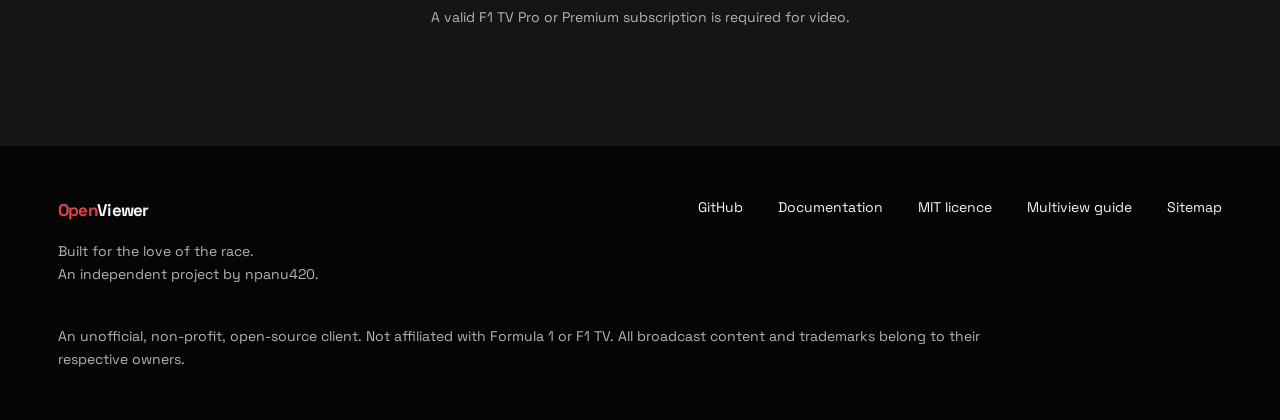
==== commit c06d9a1e: "Stabilize the responsive layout and simplify the demo" ====
--- a/index.html
+++ b/index.html
@@ -29,7 +29,7 @@
   <link rel="icon" href="assets/app-icon.png">
   <link rel="preload" href="assets/space-grotesk-700.woff2" as="font" type="font/woff2" crossorigin>
   <link rel="stylesheet" href="assets/motion/stage.css">
-  <link rel="stylesheet" href="pitwall.css?v=20261116-layout">
+  <link rel="stylesheet" href="pitwall.css?v=20261116-stable">
   <script>document.documentElement.classList.add('js')</script>
   <script src="assets/motion/gsap.min.js" defer></script>
   <script src="assets/motion/ScrollTrigger.min.js" defer></script>
@@ -37,7 +37,7 @@
   <script src="pitwall.js" defer></script>
   <script src="downloads.js" defer></script>
   <script src="auto-tiling.js" defer></script>
-  <script src="timing-demo.js?v=20261116-layout" defer></script>
+  <script src="timing-demo.js?v=20261116-stable" defer></script>
   <script type="application/ld+json">
 {
   "@context": "https://schema.org",
@@ -133,8 +133,8 @@
 </div></div></section>
 
 <section class="layout-story section-space" id="layouts">
-  <div class="frame"><div class="layout-heading"><h2>Make room<br> for your race.</h2><p class="lead muted">Build your F1 multiview layout. Drag. Resize. Save it for the next race weekend.</p></div><div class="dock-demo-controls"><label class="auto-fit-label"><input type="checkbox" data-dock-auto checked> Auto-fit while scrolling</label><button class="text-button" type="button" data-dock-reset>Reset view</button></div><label class="dock-width-control"><span>Timing width</span><input type="range" data-dock-width min="280" max="800" step="1" value="360" aria-label="Live Timing width"></label><div class="dock-demo-note"><p class="small muted">Drag the divider. Streams adapt to the space.</p><output class="small muted" data-feed-count aria-live="polite" aria-atomic="true">3 feeds</output></div><div class="wide-screen layout-showcase" data-ui>
-      <div class="layout-video-column"><div class="auto-feed-canvas" aria-label="Interactive automatic multiview layout"><button class="image-button auto-feed" data-feed="main" type="button" data-enlarge aria-label="Enlarge main race feed"><span class="auto-feed-crop" style="--feed-scale:152.744630%;--feed-left:-2.307080%;--feed-top:-1.133144%"><img src="assets/race-detail.jpg" width="1920" height="1080" alt="Main race feed" loading="lazy"></span></button><button class="image-button auto-feed" data-feed="ham" type="button" data-enlarge aria-label="Enlarge hamilton onboard with driver hud"><span class="auto-feed-crop" style="--feed-scale:307.200000%;--feed-left:-4.640000%;--feed-top:-204.545455%"><img src="assets/race-detail.jpg" width="1920" height="1080" alt="Hamilton onboard with driver HUD" loading="lazy"></span></button><button class="image-button auto-feed" data-feed="ver" type="button" data-enlarge aria-label="Enlarge verstappen onboard with driver hud"><span class="auto-feed-crop" style="--feed-scale:307.200000%;--feed-left:-105.600000%;--feed-top:-204.545455%"><img src="assets/race-detail.jpg" width="1920" height="1080" alt="Verstappen onboard with driver HUD" loading="lazy"></span></button><button class="image-button auto-feed" data-feed="nor" type="button" data-enlarge aria-label="Enlarge mclaren onboard" hidden><span class="auto-feed-crop" style="--feed-scale:310.177706%;--feed-left:-3.877221%;--feed-top:-205.747126%"><img src="assets/multiview.jpg" width="1920" height="1080" alt="McLaren onboard" loading="lazy"></span></button><button class="image-button auto-feed" data-feed="hul" type="button" data-enlarge aria-label="Enlarge sauber onboard" hidden><span class="auto-feed-crop" style="--feed-scale:310.177706%;--feed-left:-105.169628%;--feed-top:-205.747126%"><img src="assets/multiview.jpg" width="1920" height="1080" alt="Sauber onboard" loading="lazy"></span></button><button class="image-button auto-feed" data-feed="law" type="button" data-enlarge aria-label="Enlarge racing bulls onboard" hidden><span class="auto-feed-crop" style="--feed-scale:310.177706%;--feed-left:-206.300485%;--feed-top:-205.747126%"><img src="assets/multiview.jpg" width="1920" height="1080" alt="Racing Bulls onboard" loading="lazy"></span></button></div></div>
+  <div class="frame"><div class="layout-heading"><h2>Make room<br> for your race.</h2></div><div class="dock-demo-controls"><label class="auto-fit-label"><input type="checkbox" data-dock-auto checked> Fit to window</label><button class="text-button" type="button" data-dock-reset>Reset view</button></div><label class="dock-width-control"><span>Timing width</span><input type="range" data-dock-width min="280" max="800" step="1" value="360" aria-label="Live Timing width"></label><div class="wide-screen layout-showcase" data-ui>
+      <div class="layout-video-column"><div class="auto-feed-canvas" aria-label="Interactive automatic multiview layout"><button class="image-button auto-feed" data-feed="main" type="button" data-enlarge aria-label="Enlarge main race feed"><img src="assets/feed-main.jpg" width="1257" height="706" alt="Main race feed" loading="eager" decoding="async"></button><button class="image-button auto-feed" data-feed="ham" type="button" data-enlarge aria-label="Enlarge hamilton onboard with driver hud"><img src="assets/feed-ham.jpg" width="625" height="352" alt="Hamilton onboard with driver HUD" loading="eager" decoding="async"></button><button class="image-button auto-feed" data-feed="ver" type="button" data-enlarge aria-label="Enlarge verstappen onboard with driver hud"><img src="assets/feed-ver.jpg" width="625" height="352" alt="Verstappen onboard with driver HUD" loading="eager" decoding="async"></button><button class="image-button auto-feed" data-feed="nor" type="button" data-enlarge aria-label="Enlarge mclaren onboard" hidden><img src="assets/feed-nor.jpg" width="619" height="348" alt="McLaren onboard" loading="eager" decoding="async"></button><button class="image-button auto-feed" data-feed="hul" type="button" data-enlarge aria-label="Enlarge sauber onboard" hidden><img src="assets/feed-hul.jpg" width="619" height="348" alt="Sauber onboard" loading="eager" decoding="async"></button><button class="image-button auto-feed" data-feed="law" type="button" data-enlarge aria-label="Enlarge racing bulls onboard" hidden><img src="assets/feed-law.jpg" width="619" height="348" alt="Racing Bulls onboard" loading="eager" decoding="async"></button></div></div>
       <div class="dock-width-handle" role="separator" tabindex="0" aria-orientation="vertical" aria-label="Resize Live Timing width" aria-valuemin="280" aria-valuemax="800" aria-valuenow="360"><span></span></div>
       <figure class="layout-timing-panel interactive-dock" aria-label="Interactive replay timing snapshot">
         <header class="dock-session"><strong>2025 Italian Grand Prix</strong><div><span>Lap 42/53</span><span>1:56:39</span><span class="track-clear">Track clear</span></div></header>
@@ -143,7 +143,7 @@
         <figcaption class="dock-snapshot">Replay snapshot · Monza 2025</figcaption>
         <div class="dock-height-handle" role="separator" tabindex="0" aria-orientation="horizontal" aria-label="Resize Live Timing height" aria-valuemin="380" aria-valuemax="1120" aria-valuenow="620"><span></span></div>
       </figure>
-    </div><div class="layout-caption"><p>Go fullscreen.<br> Keep every perspective.</p><p class="muted">Open your multiview in a fullscreen window. Save a layout you like and bring it back for the next race.</p></div></div>
+    </div></div>
 </section>
 
 <section class="experience section-space" id="experience">
--- a/pitwall.css
+++ b/pitwall.css
@@ -72,7 +72,7 @@
 /* Interactive dock follows the app's row fitting, tab and resize conventions. */
 .dock-demo-controls{display:flex;align-items:center;justify-content:space-between;gap:20px;margin-bottom:12px}
 .auto-fit-label{display:inline-flex;align-items:center;gap:10px;font-size:var(--small-type);cursor:pointer}.auto-fit-label input{accent-color:var(--accent);width:18px;height:18px}
-.dock-demo-note{margin-bottom:24px}
+
 .layout-showcase.wide-screen{grid-template-columns:minmax(0,1fr) 18px var(--dock-width,36%);gap:10px;align-items:start}
 .layout-timing-panel.interactive-dock{position:sticky;top:calc(var(--header-height) + 16px);height:var(--dock-height,620px);display:flex;flex-direction:column;min-width:0;background:#090909;border-radius:10px;overflow:hidden;contain:layout style}
 .dock-session{padding:12px;background:#151517;flex-shrink:0;font-size:13px;line-height:1.4}.dock-session strong{font-size:14px;display:block;margin-bottom:8px;white-space:nowrap;overflow:hidden;text-overflow:ellipsis}.dock-session>div{display:flex;gap:10px;flex-wrap:wrap;font-variant-numeric:tabular-nums}.track-clear{background:#007a54;color:#fff;padding-inline:5px;border-radius:3px}
@@ -82,7 +82,7 @@
 .dock-width-handle{position:sticky;top:calc(var(--header-height) + 16px);height:var(--dock-height,620px);display:flex;align-items:center;justify-content:center;cursor:col-resize;touch-action:none;outline-offset:-2px}.dock-width-handle>span{width:3px;height:52px;background:#555;border-radius:4px}.dock-width-handle:hover>span,.dock-width-handle:focus-visible>span{background:var(--ink)}
 .dock-height-handle{height:16px;flex-shrink:0;display:flex;align-items:center;justify-content:center;cursor:row-resize;touch-action:none;background:#151517}.dock-height-handle>span{width:48px;height:3px;background:#666;border-radius:3px}.dock-height-handle:hover>span{background:var(--ink)}
 @media(max-width:1050px){.site-header nav{display:none}.site-header .button-small{margin-left:auto}}
-@media(max-width:650px){:root{--header-height:76px}.layout-showcase.wide-screen{display:flex}.dock-width-handle{display:none}.layout-timing-panel.interactive-dock{position:relative;top:0;max-width:none}.dock-demo-controls{gap:16px}.dock-demo-controls .text-button{white-space:nowrap}.dock-demo-note{font-size:14px}.dock-standings table{font-size:13px}}
+@media(max-width:650px){:root{--header-height:76px}.layout-showcase.wide-screen{display:flex}.dock-width-handle{display:none}.layout-timing-panel.interactive-dock{position:relative;top:0;max-width:none}.dock-demo-controls{gap:16px}.dock-demo-controls .text-button{white-space:nowrap}.dock-standings table{font-size:13px}}
 @media(max-width:380px){.header-inner .brand img{display:none}.header-inner .button-small{padding-inline:12px;font-size:12px}}
 html.js .hero-scene.scene.is-live>.scene-stage{top:var(--header-height);height:calc(100svh - var(--header-height));overflow:visible;contain:layout}
 .experience-video{display:block;width:100%;height:auto;aspect-ratio:2560/1482;object-fit:contain;background:#050505}
@@ -100,11 +100,11 @@
 @media(max-width:650px){.reading-section{padding-block:56px}.reading-grid{display:block}.reading-grid h2{font-size:var(--heading-type)}.reading-grid .lead{margin-top:26px}.footer-links{justify-content:flex-start}}
 
 /* The layout demo uses the app's exact-aspect tile solver and real interface captures. */
-.auto-feed-canvas{position:relative;isolation:isolate;display:grid;grid-template-columns:1fr 1fr;gap:5px;min-width:0;border-radius:10px;overflow:hidden;background:#050505;contain:layout style}.auto-feed:first-child{grid-column:1/-1}.auto-feed{position:relative;aspect-ratio:16/9;border-radius:7px;overflow:hidden;background:#111;transform-origin:0 0;will-change:transform}.auto-feed[hidden]{display:none!important}.auto-feed-canvas[data-ready=true]{display:block;height:var(--feed-canvas-height,520px);transition:none}.auto-feed-canvas[data-ready=true] .auto-feed{position:absolute;left:0;top:0;aspect-ratio:auto}.auto-feed-crop{position:absolute;inset:0;display:block;overflow:hidden}.auto-feed-crop img{position:absolute;width:var(--feed-scale);max-width:none;height:auto;left:var(--feed-left);top:var(--feed-top);aspect-ratio:auto;object-fit:initial;object-position:initial;transition:none!important;transform:none!important}.auto-feed:focus-visible{outline-offset:-4px;z-index:8}
-.layout-showcase.wide-screen{gap:8px;grid-template-columns:minmax(0,1fr) 18px var(--dock-width,35%);align-items:start}.layout-video-column{min-width:0}.layout-showcase .dock-width-handle{position:relative;top:0}.layout-showcase .interactive-dock{position:relative;top:0}.dock-width-handle:before{content:'';position:absolute;inset:0 -8px}.dock-width-handle:focus-visible{outline-offset:-2px}.dock-demo-note{display:flex;align-items:baseline;justify-content:space-between;gap:16px;margin-bottom:22px}.dock-demo-note output{white-space:nowrap}.dock-width-control{display:none}.layout-caption{display:grid;grid-template-columns:1fr 1.25fr;gap:64px;margin-top:30px}.layout-caption>p:first-child{font-size:var(--lead-type);line-height:1.5}.layout-caption>p:last-child{max-width:60ch}.layout-story{padding-top:96px;padding-bottom:88px}
+.auto-feed-canvas{position:relative;isolation:isolate;display:grid;grid-template-columns:1fr 1fr;gap:5px;min-width:0;border-radius:10px;overflow:hidden;background:#050505;contain:layout style}.auto-feed:first-child{grid-column:1/-1}.auto-feed{position:relative;aspect-ratio:16/9;border-radius:7px;overflow:hidden;background:#111;transform-origin:0 0;transition:none;will-change:transform}.auto-feed[hidden]{display:none!important}.auto-feed-canvas[data-ready=true]{display:block;height:var(--feed-canvas-height,520px);transition:none}.auto-feed-canvas[data-ready=true] .auto-feed{position:absolute;left:0;top:0;aspect-ratio:auto}.auto-feed img{position:absolute;inset:0;display:block;width:100%;height:100%;max-width:100%;aspect-ratio:auto;object-fit:cover;object-position:center;transition:none!important;transform:none!important}.auto-feed:focus-visible{outline-offset:-4px;z-index:8}
+.layout-showcase.wide-screen{gap:8px;grid-template-columns:minmax(0,1fr) 18px var(--dock-width,35%);align-items:start}.layout-video-column{min-width:0}.layout-showcase .dock-width-handle{position:relative;top:0}.layout-showcase .interactive-dock{position:relative;top:0}.dock-width-handle:before{content:'';position:absolute;inset:0 -8px}.dock-width-handle:focus-visible{outline-offset:-2px}.dock-width-control{display:none}.dock-demo-controls{margin-bottom:18px}.layout-story{padding-top:96px;padding-bottom:88px}
 .interactive-dock[data-narrow=true] .dock-standings th:last-child,.interactive-dock[data-narrow=true] .dock-standings td:last-child{display:none}.interactive-dock[data-narrow=true] .dock-standings th:first-child,.interactive-dock[data-narrow=true] .dock-standings td:first-child{width:22px;padding-inline:2px}.interactive-dock[data-narrow=true] .dock-standings th:nth-child(2),.interactive-dock[data-narrow=true] .dock-standings td:nth-child(2){width:42px;padding-inline:5px}.interactive-dock[data-narrow=true] .dock-standings td,.interactive-dock[data-narrow=true] .dock-standings th{padding-inline:3px}.interactive-dock[data-narrow=true] .dock-standings table{font-size:12px}.interactive-dock[data-narrow=true] .dock-session{padding:8px;font-size:11px}.interactive-dock[data-narrow=true] .dock-session strong{font-size:12px;margin-bottom:4px}.interactive-dock[data-narrow=true] .dock-session>div{gap:4px}.interactive-dock[data-narrow=true] .dock-session>div>span:nth-child(2){display:none}.interactive-dock[data-narrow=true] .dock-snapshot{font-size:10px;padding-inline:5px}.interactive-dock[data-narrow=true] .dock-panel-tabs{flex-direction:column;gap:2px}.interactive-dock[data-narrow=true] .dock-panel-tabs button{min-height:28px;font-size:11px}
-@media(max-width:900px){.layout-caption{gap:36px}.layout-story{padding-top:76px;padding-bottom:68px}}
-@media(max-width:650px){.layout-story{padding-top:58px;padding-bottom:54px}.layout-showcase.wide-screen{display:grid;grid-template-columns:minmax(0,1fr) 14px var(--dock-width,42%);gap:4px;align-items:start}.layout-showcase .layout-video-column,.layout-showcase .layout-timing-panel{width:auto;max-width:none;align-self:start}.layout-showcase .dock-width-handle{display:flex;position:relative;top:0;height:var(--dock-height,400px)}.layout-showcase .interactive-dock{position:relative;top:0;min-width:0}.dock-width-control{display:flex;align-items:center;gap:20px;font-size:14px;margin-block:8px 12px}.dock-width-control input{width:100%;min-width:0;min-height:40px;accent-color:var(--accent);cursor:ew-resize}.dock-width-control span{white-space:nowrap}.dock-demo-note{gap:12px;margin-bottom:20px}.dock-demo-note p{font-size:13px}.dock-demo-note output{font-size:12px}.layout-caption{display:block;margin-top:26px}.layout-caption>p+p{margin-top:18px}.auto-feed{border-radius:4px}.auto-feed-canvas{border-radius:5px}.layout-showcase .interactive-dock{border-radius:6px}.dock-control p{padding:8px;font-size:11px}.dock-panel-tabs button{font-size:11px;padding-inline:0}}
+@media(max-width:900px){.layout-story{padding-top:76px;padding-bottom:68px}}
+@media(max-width:650px){.layout-story{padding-top:58px;padding-bottom:54px}.layout-showcase.wide-screen{display:grid;grid-template-columns:minmax(0,1fr) 14px var(--dock-width,42%);gap:4px;align-items:start}.layout-showcase .layout-video-column,.layout-showcase .layout-timing-panel{width:auto;max-width:none;align-self:start}.layout-showcase .dock-width-handle{display:flex;position:relative;top:0;height:var(--dock-height,400px)}.layout-showcase .interactive-dock{position:relative;top:0;min-width:0}.dock-width-control{display:flex;align-items:center;gap:20px;font-size:14px;margin-block:8px 12px}.dock-width-control input{width:100%;min-width:0;min-height:40px;accent-color:var(--accent);cursor:ew-resize}.dock-width-control span{white-space:nowrap}.auto-feed{border-radius:4px}.auto-feed-canvas{border-radius:5px}.layout-showcase .interactive-dock{border-radius:6px}.dock-control p{padding:8px;font-size:11px}.dock-panel-tabs button{font-size:11px;padding-inline:0}}
 @media(prefers-reduced-motion:reduce){.auto-feed-canvas[data-ready=true]{transition:none}.auto-feed{will-change:auto}}
 
 @media(max-width:380px){.experience-controls .segmented button{font-size:12px;padding-inline:8px;flex:1 1 0;min-width:0;white-space:normal;min-height:54px}}
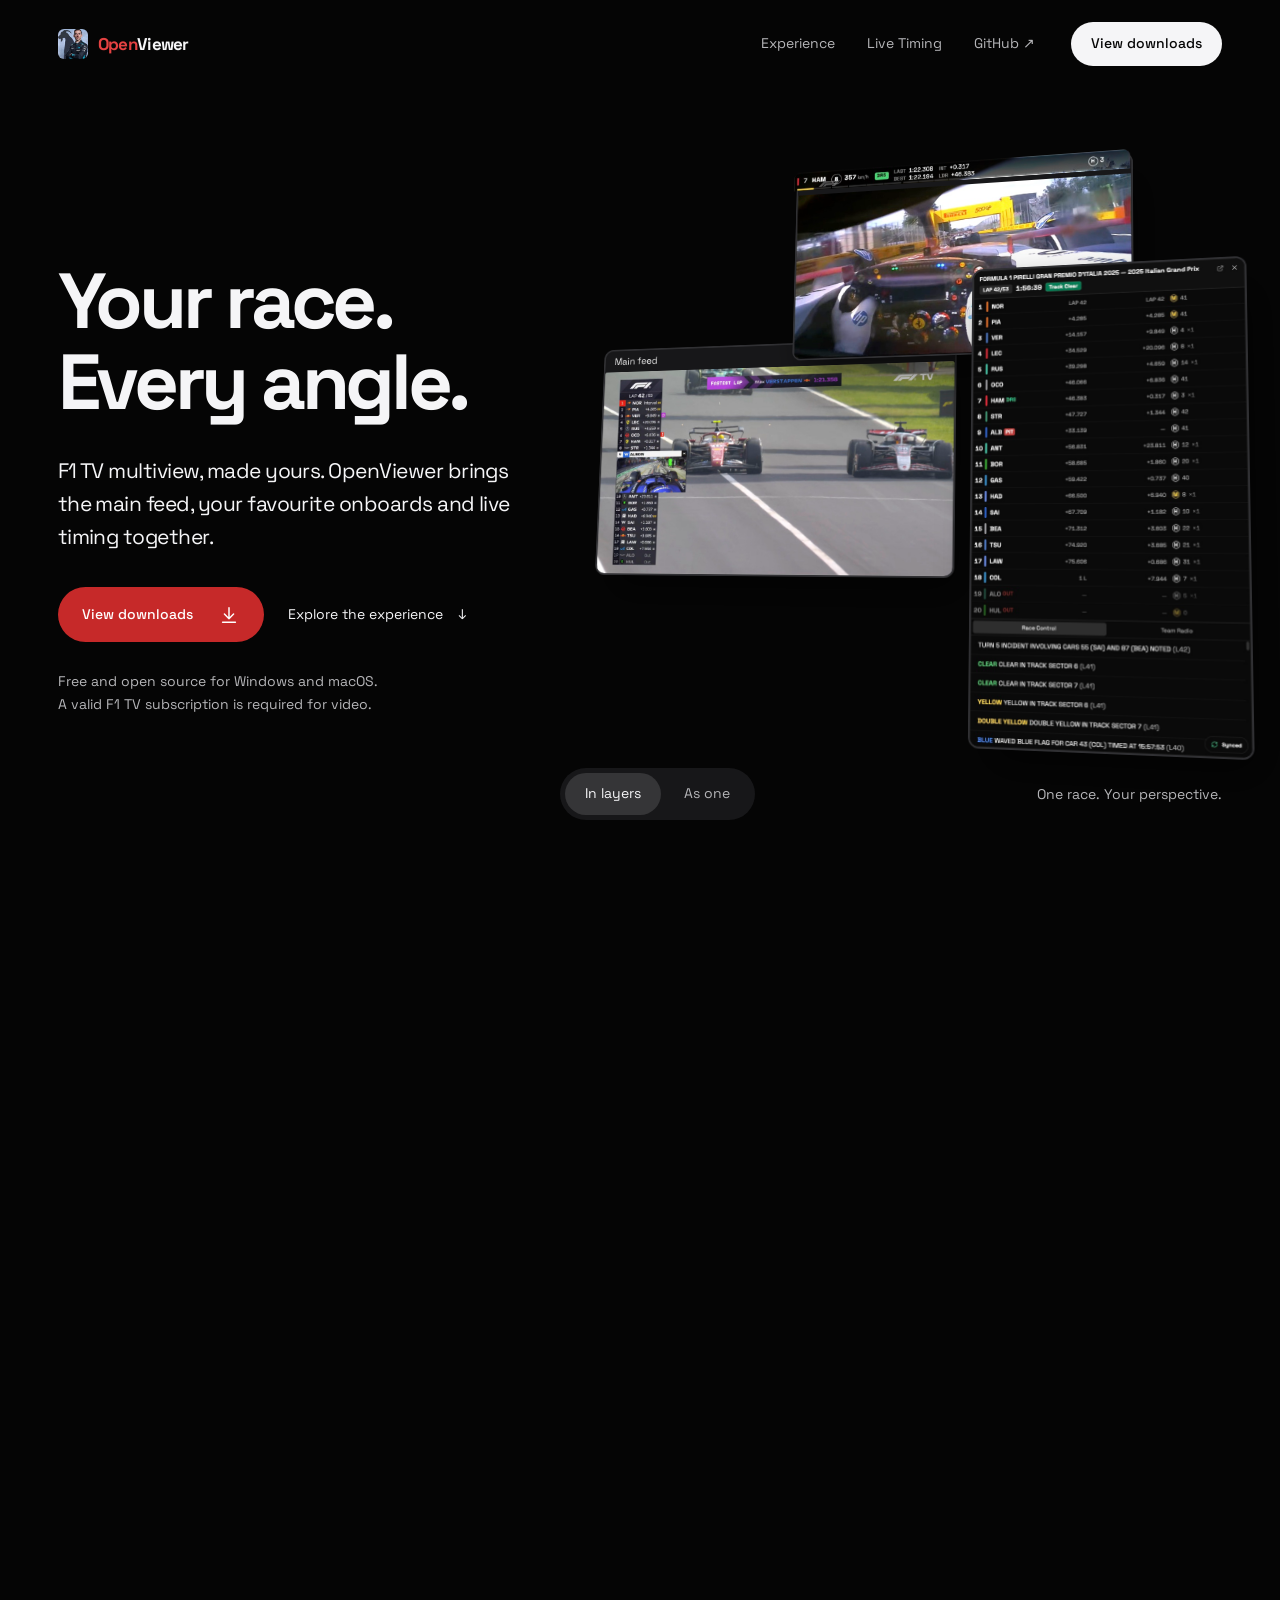
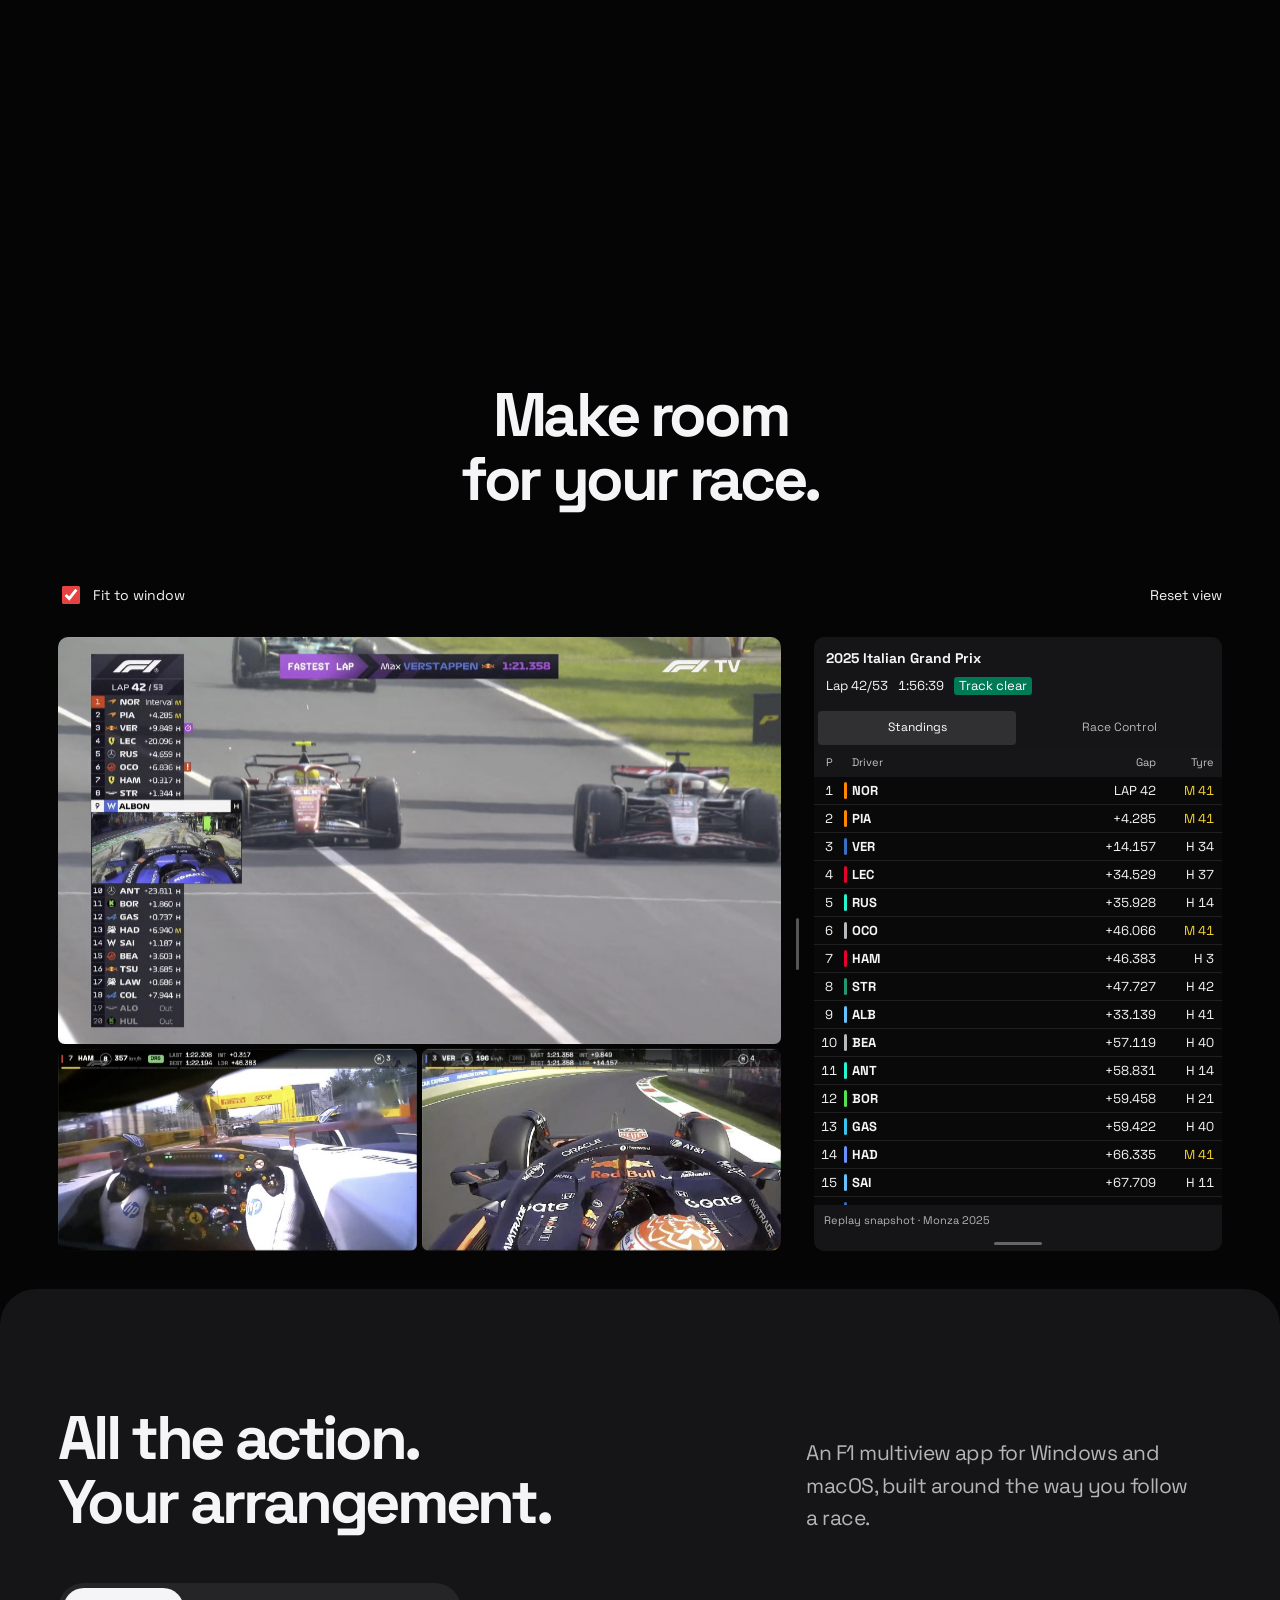
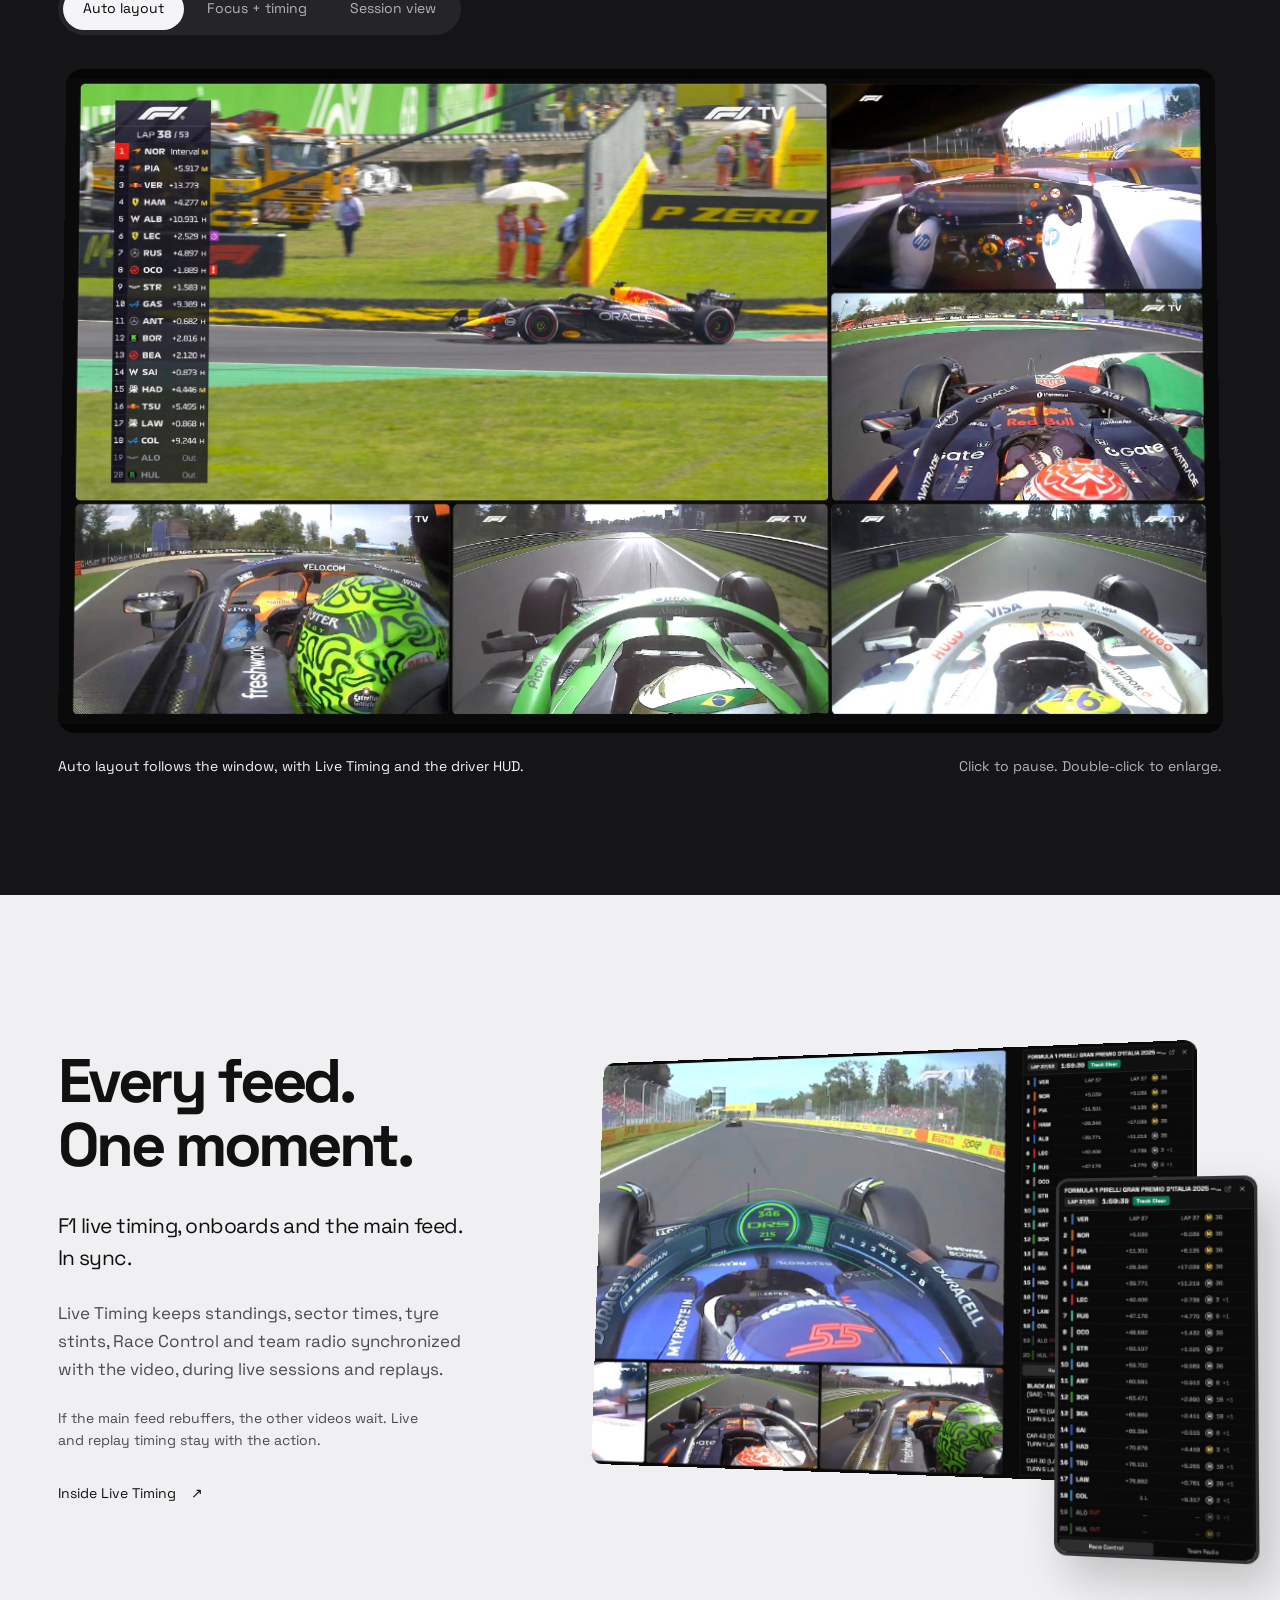
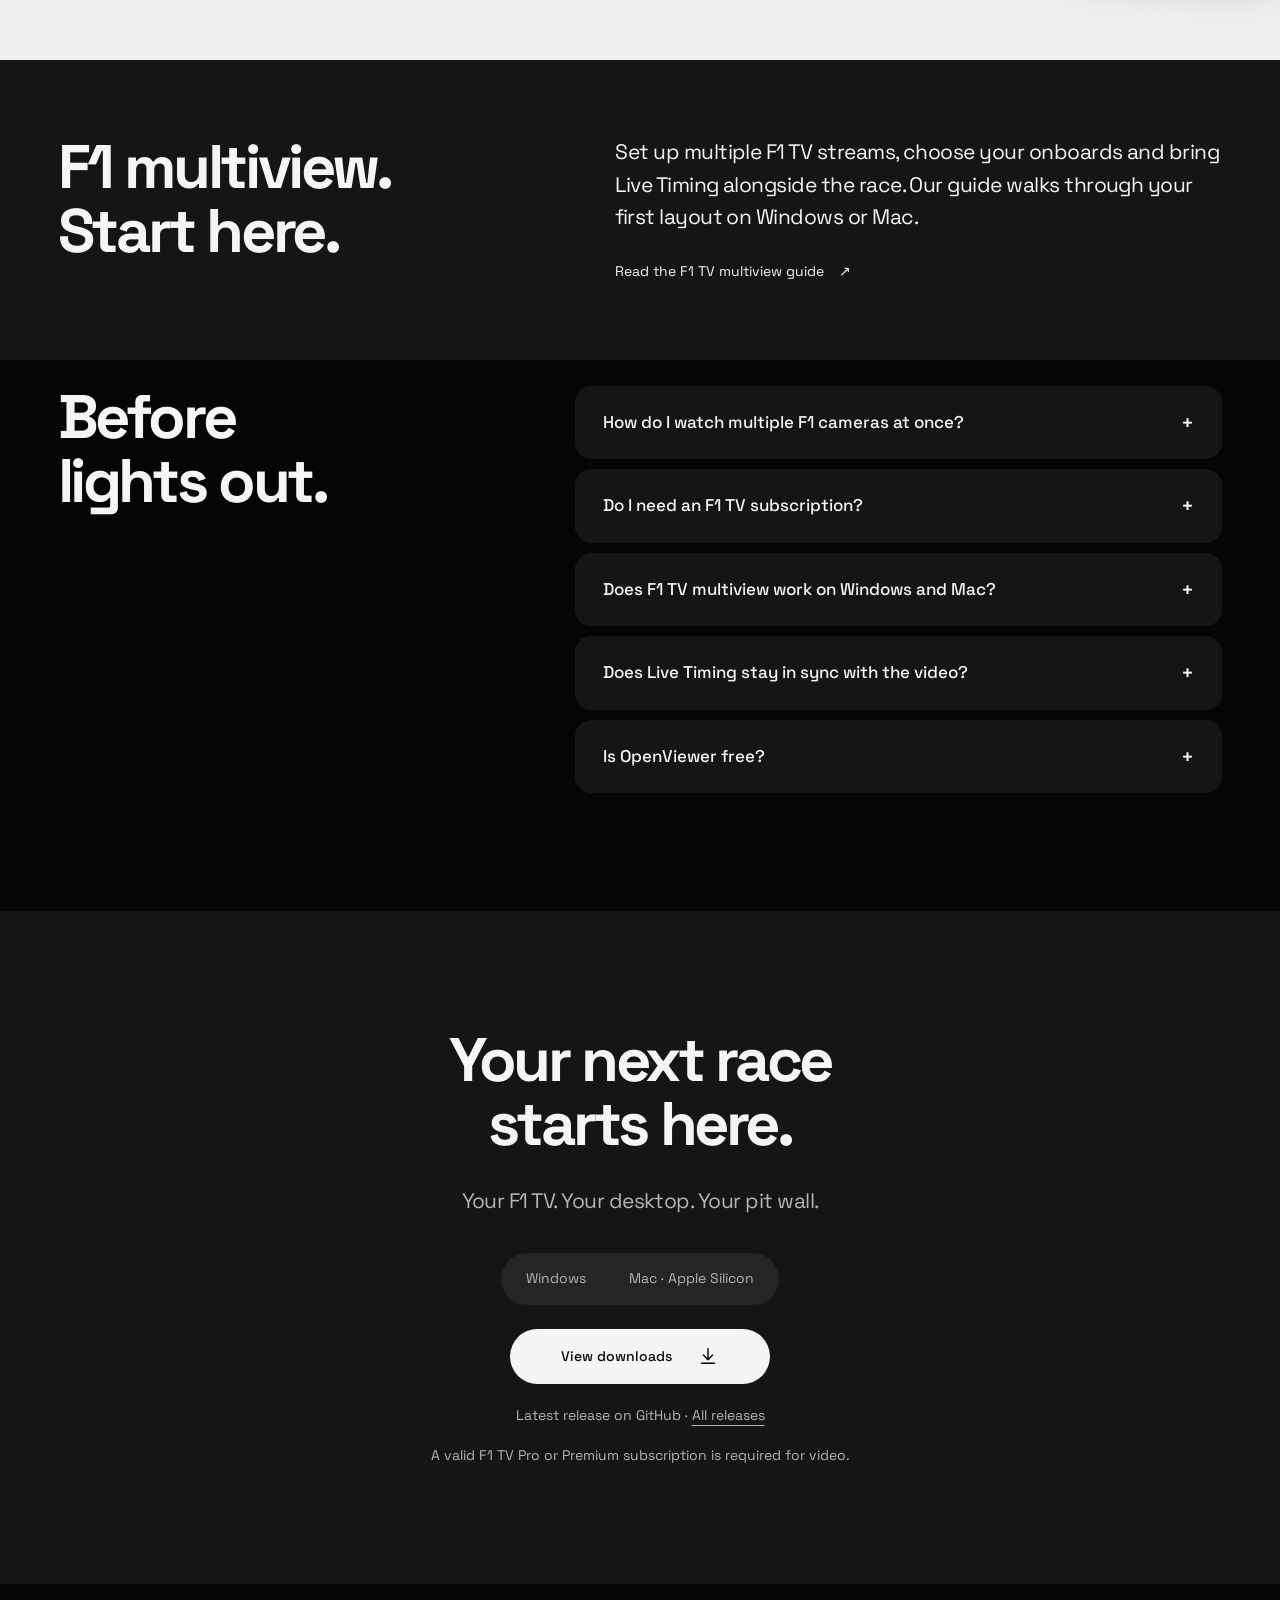
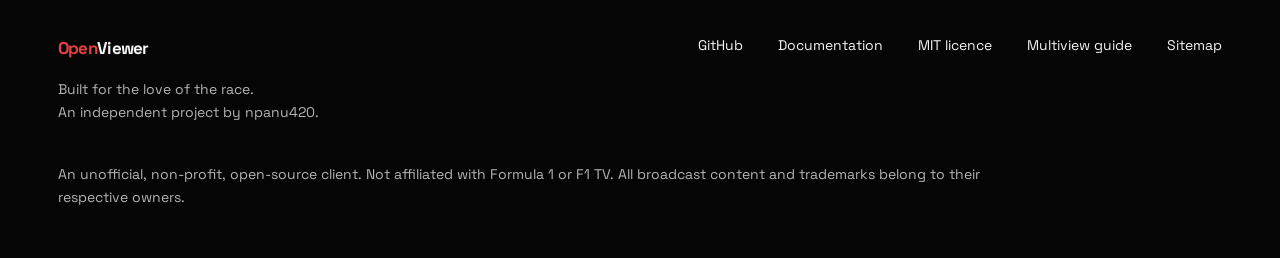
==== commit b3ff1da3: "Start the layout demo with a main feed and two onboards" ====
--- a/index.html
+++ b/index.html
@@ -29,7 +29,7 @@
   <link rel="icon" href="assets/app-icon.png">
   <link rel="preload" href="assets/space-grotesk-700.woff2" as="font" type="font/woff2" crossorigin>
   <link rel="stylesheet" href="assets/motion/stage.css">
-  <link rel="stylesheet" href="pitwall.css?v=20261116-stable">
+  <link rel="stylesheet" href="pitwall.css?v=20261116-default">
   <script>document.documentElement.classList.add('js')</script>
   <script src="assets/motion/gsap.min.js" defer></script>
   <script src="assets/motion/ScrollTrigger.min.js" defer></script>
@@ -37,7 +37,7 @@
   <script src="pitwall.js" defer></script>
   <script src="downloads.js" defer></script>
   <script src="auto-tiling.js" defer></script>
-  <script src="timing-demo.js?v=20261116-stable" defer></script>
+  <script src="timing-demo.js?v=20261116-default" defer></script>
   <script type="application/ld+json">
 {
   "@context": "https://schema.org",
